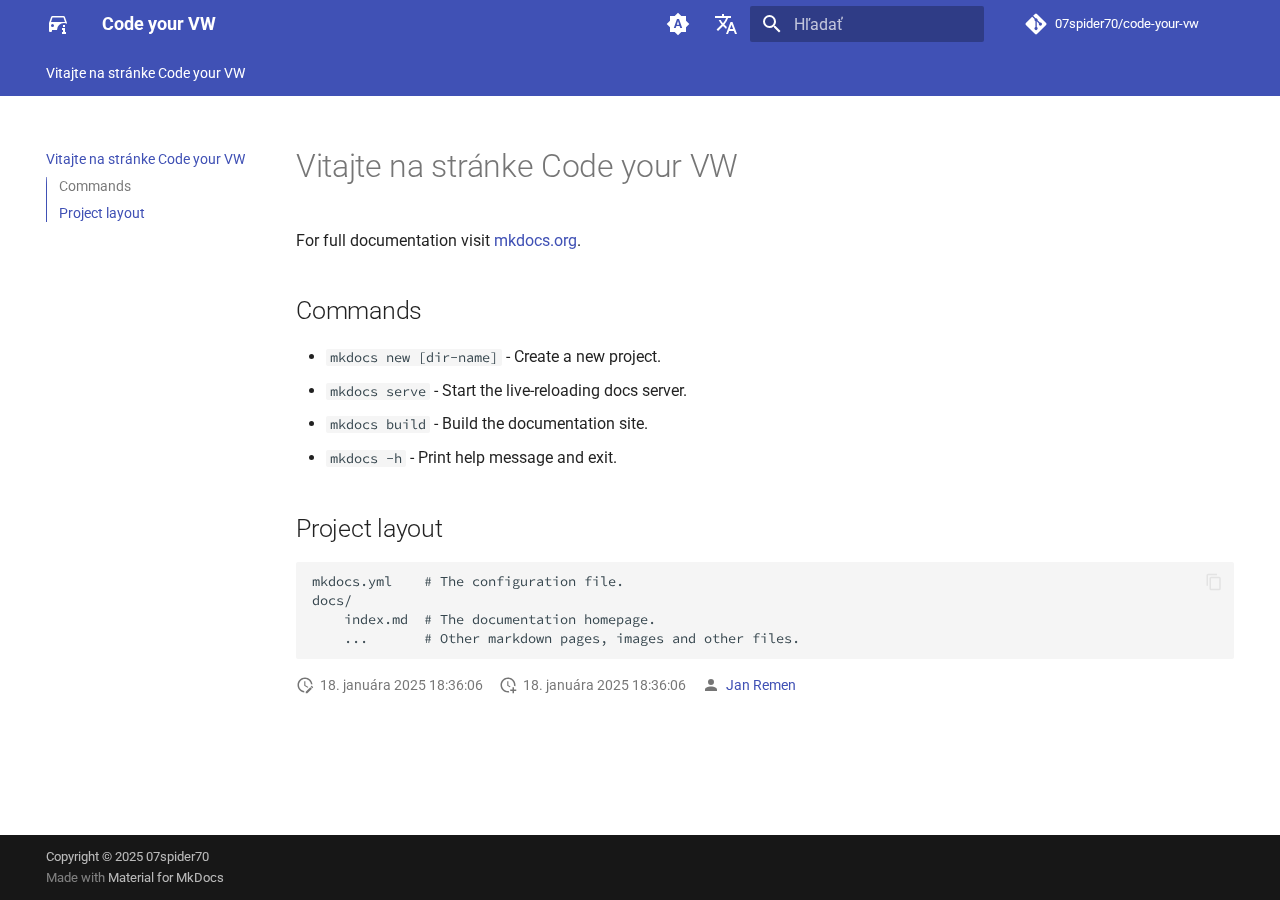
==== sk/index.html @ 98e1bb44 "Deployed 4ce5ed2 with MkDocs version: 1.6.1" ====
<!doctype html>
<html lang="sk" class="no-js">
  <head>
    
      <meta charset="utf-8">
      <meta name="viewport" content="width=device-width,initial-scale=1">
      
        <meta name="description" content="Code your VW is a collection of code snippets for Volkswagen cars.">
      
      
        <meta name="author" content="07spider70">
      
      
        <link rel="canonical" href="https://07spider70.github.io/code-your-vw/sk/">
      
      
      
      
      <link rel="icon" href="../assets/images/favicon.png">
      <meta name="generator" content="mkdocs-1.6.1, mkdocs-material-9.5.50">
    
    
      
        <title>Vitajte na stránke Code your VW - Code your VW</title>
      
    
    
      <link rel="stylesheet" href="../assets/stylesheets/main.a40c8224.min.css">
      
        
        <link rel="stylesheet" href="../assets/stylesheets/palette.06af60db.min.css">
      
      


    
    
      
    
    
      
        
        
        
        <link rel="stylesheet" href="../assets/external/fonts.googleapis.com/css.b7066c2d.css">
        <style>:root{--md-text-font:"Roboto";--md-code-font:"Source Code Pro"}</style>
      
    
    
      <link rel="stylesheet" href="../stylesheets/extra.css">
    
    <script>__md_scope=new URL("..",location),__md_hash=e=>[...e].reduce(((e,_)=>(e<<5)-e+_.charCodeAt(0)),0),__md_get=(e,_=localStorage,t=__md_scope)=>JSON.parse(_.getItem(t.pathname+"."+e)),__md_set=(e,_,t=localStorage,a=__md_scope)=>{try{t.setItem(a.pathname+"."+e,JSON.stringify(_))}catch(e){}}</script>
    
      

    
    
    
  </head>
  
  
    
    
      
    
    
    
    
    <body dir="ltr" data-md-color-scheme="default" data-md-color-primary="indigo" data-md-color-accent="indigo">
  
    
    <input class="md-toggle" data-md-toggle="drawer" type="checkbox" id="__drawer" autocomplete="off">
    <input class="md-toggle" data-md-toggle="search" type="checkbox" id="__search" autocomplete="off">
    <label class="md-overlay" for="__drawer"></label>
    <div data-md-component="skip">
      
        
        <a href="#vitajte-na-stranke-code-your-vw" class="md-skip">
          Preskočiť na obsah
        </a>
      
    </div>
    <div data-md-component="announce">
      
    </div>
    
    
      

<header class="md-header" data-md-component="header">
  <nav class="md-header__inner md-grid" aria-label="Hlavička">
    <a href="./" title="Code your VW" class="md-header__button md-logo" aria-label="Code your VW" data-md-component="logo">
      
  
  <svg xmlns="http://www.w3.org/2000/svg" viewBox="0 0 24 24"><path d="M19 15h-2v-2h2m1 7v2h-4v-2h1v-2h-1v-2h3v4m-.08-15a1.5 1.5 0 0 0-1.42-1h-11a1.5 1.5 0 0 0-1.42 1L3 11v8a1 1 0 0 0 1 1h1a1 1 0 0 0 1-1v-1h5a7 7 0 0 1 7-7 6.84 6.84 0 0 1 3 .68V11M6.5 15A1.5 1.5 0 1 1 8 13.5 1.5 1.5 0 0 1 6.5 15M5 10l1.5-4.5h11L19 10Z"/></svg>

    </a>
    <label class="md-header__button md-icon" for="__drawer">
      
      <svg xmlns="http://www.w3.org/2000/svg" viewBox="0 0 24 24"><path d="M3 6h18v2H3zm0 5h18v2H3zm0 5h18v2H3z"/></svg>
    </label>
    <div class="md-header__title" data-md-component="header-title">
      <div class="md-header__ellipsis">
        <div class="md-header__topic">
          <span class="md-ellipsis">
            Code your VW
          </span>
        </div>
        <div class="md-header__topic" data-md-component="header-topic">
          <span class="md-ellipsis">
            
              Vitajte na stránke Code your VW
            
          </span>
        </div>
      </div>
    </div>
    
      
        <form class="md-header__option" data-md-component="palette">
  
    
    
    
    <input class="md-option" data-md-color-media="(prefers-color-scheme)" data-md-color-scheme="default" data-md-color-primary="indigo" data-md-color-accent="indigo"  aria-label="Switch to light mode"  type="radio" name="__palette" id="__palette_0">
    
      <label class="md-header__button md-icon" title="Switch to light mode" for="__palette_1" hidden>
        <svg xmlns="http://www.w3.org/2000/svg" viewBox="0 0 24 24"><path d="m14.3 16-.7-2h-3.2l-.7 2H7.8L11 7h2l3.2 9zM20 8.69V4h-4.69L12 .69 8.69 4H4v4.69L.69 12 4 15.31V20h4.69L12 23.31 15.31 20H20v-4.69L23.31 12zm-9.15 3.96h2.3L12 9z"/></svg>
      </label>
    
  
    
    
    
    <input class="md-option" data-md-color-media="(prefers-color-scheme: light)" data-md-color-scheme="default" data-md-color-primary="indigo" data-md-color-accent="indigo"  aria-label="Switch to dark mode"  type="radio" name="__palette" id="__palette_1">
    
      <label class="md-header__button md-icon" title="Switch to dark mode" for="__palette_2" hidden>
        <svg xmlns="http://www.w3.org/2000/svg" viewBox="0 0 24 24"><path d="M12 2a7 7 0 0 0-7 7c0 2.38 1.19 4.47 3 5.74V17a1 1 0 0 0 1 1h6a1 1 0 0 0 1-1v-2.26c1.81-1.27 3-3.36 3-5.74a7 7 0 0 0-7-7M9 21a1 1 0 0 0 1 1h4a1 1 0 0 0 1-1v-1H9z"/></svg>
      </label>
    
  
    
    
    
    <input class="md-option" data-md-color-media="(prefers-color-scheme: dark)" data-md-color-scheme="slate" data-md-color-primary="indigo" data-md-color-accent="indigo"  aria-label="Switch to system preference"  type="radio" name="__palette" id="__palette_2">
    
      <label class="md-header__button md-icon" title="Switch to system preference" for="__palette_0" hidden>
        <svg xmlns="http://www.w3.org/2000/svg" viewBox="0 0 24 24"><path d="M12 2a7 7 0 0 1 7 7c0 2.38-1.19 4.47-3 5.74V17a1 1 0 0 1-1 1H9a1 1 0 0 1-1-1v-2.26C6.19 13.47 5 11.38 5 9a7 7 0 0 1 7-7M9 21v-1h6v1a1 1 0 0 1-1 1h-4a1 1 0 0 1-1-1m3-17a5 5 0 0 0-5 5c0 2.05 1.23 3.81 3 4.58V16h4v-2.42c1.77-.77 3-2.53 3-4.58a5 5 0 0 0-5-5"/></svg>
      </label>
    
  
</form>
      
    
    
      <script>var palette=__md_get("__palette");if(palette&&palette.color){if("(prefers-color-scheme)"===palette.color.media){var media=matchMedia("(prefers-color-scheme: light)"),input=document.querySelector(media.matches?"[data-md-color-media='(prefers-color-scheme: light)']":"[data-md-color-media='(prefers-color-scheme: dark)']");palette.color.media=input.getAttribute("data-md-color-media"),palette.color.scheme=input.getAttribute("data-md-color-scheme"),palette.color.primary=input.getAttribute("data-md-color-primary"),palette.color.accent=input.getAttribute("data-md-color-accent")}for(var[key,value]of Object.entries(palette.color))document.body.setAttribute("data-md-color-"+key,value)}</script>
    
    
      <div class="md-header__option">
  <div class="md-select">
    
    <button class="md-header__button md-icon" aria-label="Vyberte jazyk">
      <svg xmlns="http://www.w3.org/2000/svg" viewBox="0 0 24 24"><path d="m12.87 15.07-2.54-2.51.03-.03A17.5 17.5 0 0 0 14.07 6H17V4h-7V2H8v2H1v2h11.17C11.5 7.92 10.44 9.75 9 11.35 8.07 10.32 7.3 9.19 6.69 8h-2c.73 1.63 1.73 3.17 2.98 4.56l-5.09 5.02L4 19l5-5 3.11 3.11zM18.5 10h-2L12 22h2l1.12-3h4.75L21 22h2zm-2.62 7 1.62-4.33L19.12 17z"/></svg>
    </button>
    <div class="md-select__inner">
      <ul class="md-select__list">
        
          <li class="md-select__item">
            <a href="/code-your-vw/" hreflang="en" class="md-select__link">
              English
            </a>
          </li>
        
          <li class="md-select__item">
            <a href="/code-your-vw/sk/" hreflang="sk" class="md-select__link">
              Slovenský
            </a>
          </li>
        
      </ul>
    </div>
  </div>
</div>
    
    
      <label class="md-header__button md-icon" for="__search">
        
        <svg xmlns="http://www.w3.org/2000/svg" viewBox="0 0 24 24"><path d="M9.5 3A6.5 6.5 0 0 1 16 9.5c0 1.61-.59 3.09-1.56 4.23l.27.27h.79l5 5-1.5 1.5-5-5v-.79l-.27-.27A6.52 6.52 0 0 1 9.5 16 6.5 6.5 0 0 1 3 9.5 6.5 6.5 0 0 1 9.5 3m0 2C7 5 5 7 5 9.5S7 14 9.5 14 14 12 14 9.5 12 5 9.5 5"/></svg>
      </label>
      <div class="md-search" data-md-component="search" role="dialog">
  <label class="md-search__overlay" for="__search"></label>
  <div class="md-search__inner" role="search">
    <form class="md-search__form" name="search">
      <input type="text" class="md-search__input" name="query" aria-label="Hľadať" placeholder="Hľadať" autocapitalize="off" autocorrect="off" autocomplete="off" spellcheck="false" data-md-component="search-query" required>
      <label class="md-search__icon md-icon" for="__search">
        
        <svg xmlns="http://www.w3.org/2000/svg" viewBox="0 0 24 24"><path d="M9.5 3A6.5 6.5 0 0 1 16 9.5c0 1.61-.59 3.09-1.56 4.23l.27.27h.79l5 5-1.5 1.5-5-5v-.79l-.27-.27A6.52 6.52 0 0 1 9.5 16 6.5 6.5 0 0 1 3 9.5 6.5 6.5 0 0 1 9.5 3m0 2C7 5 5 7 5 9.5S7 14 9.5 14 14 12 14 9.5 12 5 9.5 5"/></svg>
        
        <svg xmlns="http://www.w3.org/2000/svg" viewBox="0 0 24 24"><path d="M20 11v2H8l5.5 5.5-1.42 1.42L4.16 12l7.92-7.92L13.5 5.5 8 11z"/></svg>
      </label>
      <nav class="md-search__options" aria-label="Vyhľadávanie">
        
          <a href="javascript:void(0)" class="md-search__icon md-icon" title="Zdieľaj" aria-label="Zdieľaj" data-clipboard data-clipboard-text="" data-md-component="search-share" tabindex="-1">
            
            <svg xmlns="http://www.w3.org/2000/svg" viewBox="0 0 24 24"><path d="M18 16.08c-.76 0-1.44.3-1.96.77L8.91 12.7c.05-.23.09-.46.09-.7s-.04-.47-.09-.7l7.05-4.11c.54.5 1.25.81 2.04.81a3 3 0 0 0 3-3 3 3 0 0 0-3-3 3 3 0 0 0-3 3c0 .24.04.47.09.7L8.04 9.81C7.5 9.31 6.79 9 6 9a3 3 0 0 0-3 3 3 3 0 0 0 3 3c.79 0 1.5-.31 2.04-.81l7.12 4.15c-.05.21-.08.43-.08.66 0 1.61 1.31 2.91 2.92 2.91s2.92-1.3 2.92-2.91A2.92 2.92 0 0 0 18 16.08"/></svg>
          </a>
        
        <button type="reset" class="md-search__icon md-icon" title="Vyčistiť" aria-label="Vyčistiť" tabindex="-1">
          
          <svg xmlns="http://www.w3.org/2000/svg" viewBox="0 0 24 24"><path d="M19 6.41 17.59 5 12 10.59 6.41 5 5 6.41 10.59 12 5 17.59 6.41 19 12 13.41 17.59 19 19 17.59 13.41 12z"/></svg>
        </button>
      </nav>
      
        <div class="md-search__suggest" data-md-component="search-suggest"></div>
      
    </form>
    <div class="md-search__output">
      <div class="md-search__scrollwrap" tabindex="0" data-md-scrollfix>
        <div class="md-search-result" data-md-component="search-result">
          <div class="md-search-result__meta">
            Spúšťam hľadanie
          </div>
          <ol class="md-search-result__list" role="presentation"></ol>
        </div>
      </div>
    </div>
  </div>
</div>
    
    
      <div class="md-header__source">
        <a href="https://github.com/07spider70/code-your-vw" title="Zobraziť repozitár" class="md-source" data-md-component="source">
  <div class="md-source__icon md-icon">
    
    <svg xmlns="http://www.w3.org/2000/svg" viewBox="0 0 448 512"><!--! Font Awesome Free 6.7.2 by @fontawesome - https://fontawesome.com License - https://fontawesome.com/license/free (Icons: CC BY 4.0, Fonts: SIL OFL 1.1, Code: MIT License) Copyright 2024 Fonticons, Inc.--><path d="M439.55 236.05 244 40.45a28.87 28.87 0 0 0-40.81 0l-40.66 40.63 51.52 51.52c27.06-9.14 52.68 16.77 43.39 43.68l49.66 49.66c34.23-11.8 61.18 31 35.47 56.69-26.49 26.49-70.21-2.87-56-37.34L240.22 199v121.85c25.3 12.54 22.26 41.85 9.08 55a34.34 34.34 0 0 1-48.55 0c-17.57-17.6-11.07-46.91 11.25-56v-123c-20.8-8.51-24.6-30.74-18.64-45L142.57 101 8.45 235.14a28.86 28.86 0 0 0 0 40.81l195.61 195.6a28.86 28.86 0 0 0 40.8 0l194.69-194.69a28.86 28.86 0 0 0 0-40.81"/></svg>
  </div>
  <div class="md-source__repository">
    07spider70/code-your-vw
  </div>
</a>
      </div>
    
  </nav>
  
</header>
    
    <div class="md-container" data-md-component="container">
      
      
        
          
            
<nav class="md-tabs" aria-label="Karty" data-md-component="tabs">
  <div class="md-grid">
    <ul class="md-tabs__list">
      
        
  
  
    
  
  
    <li class="md-tabs__item md-tabs__item--active">
      <a href="./" class="md-tabs__link">
        
  
    
  
  Vitajte na stránke Code your VW

      </a>
    </li>
  

      
    </ul>
  </div>
</nav>
          
        
      
      <main class="md-main" data-md-component="main">
        <div class="md-main__inner md-grid">
          
            
              
              <div class="md-sidebar md-sidebar--primary" data-md-component="sidebar" data-md-type="navigation" >
                <div class="md-sidebar__scrollwrap">
                  <div class="md-sidebar__inner">
                    


  


  

<nav class="md-nav md-nav--primary md-nav--lifted md-nav--integrated" aria-label="Navigácia" data-md-level="0">
  <label class="md-nav__title" for="__drawer">
    <a href="./" title="Code your VW" class="md-nav__button md-logo" aria-label="Code your VW" data-md-component="logo">
      
  
  <svg xmlns="http://www.w3.org/2000/svg" viewBox="0 0 24 24"><path d="M19 15h-2v-2h2m1 7v2h-4v-2h1v-2h-1v-2h3v4m-.08-15a1.5 1.5 0 0 0-1.42-1h-11a1.5 1.5 0 0 0-1.42 1L3 11v8a1 1 0 0 0 1 1h1a1 1 0 0 0 1-1v-1h5a7 7 0 0 1 7-7 6.84 6.84 0 0 1 3 .68V11M6.5 15A1.5 1.5 0 1 1 8 13.5 1.5 1.5 0 0 1 6.5 15M5 10l1.5-4.5h11L19 10Z"/></svg>

    </a>
    Code your VW
  </label>
  
    <div class="md-nav__source">
      <a href="https://github.com/07spider70/code-your-vw" title="Zobraziť repozitár" class="md-source" data-md-component="source">
  <div class="md-source__icon md-icon">
    
    <svg xmlns="http://www.w3.org/2000/svg" viewBox="0 0 448 512"><!--! Font Awesome Free 6.7.2 by @fontawesome - https://fontawesome.com License - https://fontawesome.com/license/free (Icons: CC BY 4.0, Fonts: SIL OFL 1.1, Code: MIT License) Copyright 2024 Fonticons, Inc.--><path d="M439.55 236.05 244 40.45a28.87 28.87 0 0 0-40.81 0l-40.66 40.63 51.52 51.52c27.06-9.14 52.68 16.77 43.39 43.68l49.66 49.66c34.23-11.8 61.18 31 35.47 56.69-26.49 26.49-70.21-2.87-56-37.34L240.22 199v121.85c25.3 12.54 22.26 41.85 9.08 55a34.34 34.34 0 0 1-48.55 0c-17.57-17.6-11.07-46.91 11.25-56v-123c-20.8-8.51-24.6-30.74-18.64-45L142.57 101 8.45 235.14a28.86 28.86 0 0 0 0 40.81l195.61 195.6a28.86 28.86 0 0 0 40.8 0l194.69-194.69a28.86 28.86 0 0 0 0-40.81"/></svg>
  </div>
  <div class="md-source__repository">
    07spider70/code-your-vw
  </div>
</a>
    </div>
  
  <ul class="md-nav__list" data-md-scrollfix>
    
      
      
  
  
    
  
  
  
    <li class="md-nav__item md-nav__item--active">
      
      <input class="md-nav__toggle md-toggle" type="checkbox" id="__toc">
      
      
        
      
      
        <label class="md-nav__link md-nav__link--active" for="__toc">
          
  
  <span class="md-ellipsis">
    Vitajte na stránke Code your VW
  </span>
  

          <span class="md-nav__icon md-icon"></span>
        </label>
      
      <a href="./" class="md-nav__link md-nav__link--active">
        
  
  <span class="md-ellipsis">
    Vitajte na stránke Code your VW
  </span>
  

      </a>
      
        

<nav class="md-nav md-nav--secondary" aria-label="Obsah">
  
  
  
    
  
  
    <label class="md-nav__title" for="__toc">
      <span class="md-nav__icon md-icon"></span>
      Obsah
    </label>
    <ul class="md-nav__list" data-md-component="toc" data-md-scrollfix>
      
        <li class="md-nav__item">
  <a href="#commands" class="md-nav__link">
    <span class="md-ellipsis">
      Commands
    </span>
  </a>
  
</li>
      
        <li class="md-nav__item">
  <a href="#project-layout" class="md-nav__link">
    <span class="md-ellipsis">
      Project layout
    </span>
  </a>
  
</li>
      
    </ul>
  
</nav>
      
    </li>
  

    
  </ul>
</nav>
                  </div>
                </div>
              </div>
            
            
          
          
            <div class="md-content" data-md-component="content">
              <article class="md-content__inner md-typeset">
                
                  

  
  


<h1 id="vitajte-na-stranke-code-your-vw">Vitajte na stránke Code your VW<a class="headerlink" href="#vitajte-na-stranke-code-your-vw" title="Permanent link">&para;</a></h1>
<p>For full documentation visit <a href="https://www.mkdocs.org">mkdocs.org</a>.</p>
<h2 id="commands">Commands<a class="headerlink" href="#commands" title="Permanent link">&para;</a></h2>
<ul>
<li><code>mkdocs new [dir-name]</code> - Create a new project.</li>
<li><code>mkdocs serve</code> - Start the live-reloading docs server.</li>
<li><code>mkdocs build</code> - Build the documentation site.</li>
<li><code>mkdocs -h</code> - Print help message and exit.</li>
</ul>
<h2 id="project-layout">Project layout<a class="headerlink" href="#project-layout" title="Permanent link">&para;</a></h2>
<div class="highlight"><pre><span></span><code>mkdocs.yml    # The configuration file.
docs/
    index.md  # The documentation homepage.
    ...       # Other markdown pages, images and other files.
</code></pre></div>







  
    
  
  
    
  


  <aside class="md-source-file">
    
      
  <span class="md-source-file__fact">
    <span class="md-icon" title="Posledná aktualizácia">
      <svg xmlns="http://www.w3.org/2000/svg" viewBox="0 0 24 24"><path d="M21 13.1c-.1 0-.3.1-.4.2l-1 1 2.1 2.1 1-1c.2-.2.2-.6 0-.8l-1.3-1.3c-.1-.1-.2-.2-.4-.2m-1.9 1.8-6.1 6V23h2.1l6.1-6.1zM12.5 7v5.2l4 2.4-1 1L11 13V7zM11 21.9c-5.1-.5-9-4.8-9-9.9C2 6.5 6.5 2 12 2c5.3 0 9.6 4.1 10 9.3-.3-.1-.6-.2-1-.2s-.7.1-1 .2C19.6 7.2 16.2 4 12 4c-4.4 0-8 3.6-8 8 0 4.1 3.1 7.5 7.1 7.9l-.1.2z"/></svg>
    </span>
    <span class="git-revision-date-localized-plugin git-revision-date-localized-plugin-datetime">18. januára 2025 18:36:06</span>
  </span>

    
    
      
  <span class="md-source-file__fact">
    <span class="md-icon" title="Vytvorené">
      <svg xmlns="http://www.w3.org/2000/svg" viewBox="0 0 24 24"><path d="M14.47 15.08 11 13V7h1.5v5.25l3.08 1.83c-.41.28-.79.62-1.11 1m-1.39 4.84c-.36.05-.71.08-1.08.08-4.42 0-8-3.58-8-8s3.58-8 8-8 8 3.58 8 8c0 .37-.03.72-.08 1.08.69.1 1.33.32 1.92.64.1-.56.16-1.13.16-1.72 0-5.5-4.5-10-10-10S2 6.5 2 12s4.47 10 10 10c.59 0 1.16-.06 1.72-.16-.32-.59-.54-1.23-.64-1.92M18 15v3h-3v2h3v3h2v-3h3v-2h-3v-3z"/></svg>
    </span>
    <span class="git-revision-date-localized-plugin git-revision-date-localized-plugin-datetime">18. januára 2025 18:36:06</span>
  </span>

    
    
      
  
  <span class="md-source-file__fact">
    <span class="md-icon" title="Prispievatelia">
      
        <svg xmlns="http://www.w3.org/2000/svg" viewBox="0 0 24 24"><path d="M12 4a4 4 0 0 1 4 4 4 4 0 0 1-4 4 4 4 0 0 1-4-4 4 4 0 0 1 4-4m0 10c4.42 0 8 1.79 8 4v2H4v-2c0-2.21 3.58-4 8-4"/></svg>
      
    </span>
    <nav>
      
        <a href="mailto:remen@emtest.sk">Jan Remen</a>
    </nav>
  </span>

    
    
  </aside>





                
              </article>
            </div>
          
          
  <script>var tabs=__md_get("__tabs");if(Array.isArray(tabs))e:for(var set of document.querySelectorAll(".tabbed-set")){var labels=set.querySelector(".tabbed-labels");for(var tab of tabs)for(var label of labels.getElementsByTagName("label"))if(label.innerText.trim()===tab){var input=document.getElementById(label.htmlFor);input.checked=!0;continue e}}</script>

<script>var target=document.getElementById(location.hash.slice(1));target&&target.name&&(target.checked=target.name.startsWith("__tabbed_"))</script>
        </div>
        
          <button type="button" class="md-top md-icon" data-md-component="top" hidden>
  
  <svg xmlns="http://www.w3.org/2000/svg" viewBox="0 0 24 24"><path d="M13 20h-2V8l-5.5 5.5-1.42-1.42L12 4.16l7.92 7.92-1.42 1.42L13 8z"/></svg>
  Na začiatok
</button>
        
      </main>
      
        <footer class="md-footer">
  
    
  
  <div class="md-footer-meta md-typeset">
    <div class="md-footer-meta__inner md-grid">
      <div class="md-copyright">
  
    <div class="md-copyright__highlight">
      Copyright &copy; 2025 07spider70
    </div>
  
  
    Made with
    <a href="https://squidfunk.github.io/mkdocs-material/" target="_blank" rel="noopener">
      Material for MkDocs
    </a>
  
</div>
      
    </div>
  </div>
</footer>
      
    </div>
    <div class="md-dialog" data-md-component="dialog">
      <div class="md-dialog__inner md-typeset"></div>
    </div>
    
      <div class="md-progress" data-md-component="progress" role="progressbar"></div>
    
    
    <script id="__config" type="application/json">{"base": "..", "features": ["navigation.tabs", "navigation.sections", "navigation.path", "navigation.expand", "navigation.footer", "navigation.indexes", "navigation.instant", "navigation.instant.progress", "navigation.tracking", "navigation.top", "search.suggest", "search.highlight", "content.tabs.link", "content.code.annotate", "content.code.copy", "content.tooltips", "toc.integrate", "search.share", "announce.dismiss"], "search": "../assets/javascripts/workers/search.f8cc74c7.min.js", "translations": {"clipboard.copied": "Skop\u00edrovan\u00e9 do schr\u00e1nky", "clipboard.copy": "Kop\u00edrova\u0165 do schr\u00e1nky", "search.result.more.one": "1 \u010fal\u0161\u00ed na tejto str\u00e1nke", "search.result.more.other": "# \u010fal\u0161\u00edch na tejto str\u00e1nke", "search.result.none": "\u017diadne vyhovuj\u00face dokumenty", "search.result.one": "Vyhovuj\u00faci dokument: 1", "search.result.other": "Vyhovuj\u00face dokumenty: #", "search.result.placeholder": "Pre vyh\u013ead\u00e1vanie za\u010dni p\u00edsa\u0165", "search.result.term.missing": "Ch\u00fdbaj\u00faci", "select.version": "Vyberte verziu"}}</script>
    
    
      <script src="../assets/javascripts/bundle.60a45f97.min.js"></script>
      
    
  </body>
</html>
---- assets/stylesheets/main.a40c8224.min.css ----
@charset "UTF-8";html{-webkit-text-size-adjust:none;-moz-text-size-adjust:none;text-size-adjust:none;box-sizing:border-box}*,:after,:before{box-sizing:inherit}@media (prefers-reduced-motion){*,:after,:before{transition:none!important}}body{margin:0}a,button,input,label{-webkit-tap-highlight-color:transparent}a{color:inherit;text-decoration:none}hr{border:0;box-sizing:initial;display:block;height:.05rem;overflow:visible;padding:0}small{font-size:80%}sub,sup{line-height:1em}img{border-style:none}table{border-collapse:initial;border-spacing:0}td,th{font-weight:400;vertical-align:top}button{background:#0000;border:0;font-family:inherit;font-size:inherit;margin:0;padding:0}input{border:0;outline:none}:root{--md-primary-fg-color:#4051b5;--md-primary-fg-color--light:#5d6cc0;--md-primary-fg-color--dark:#303fa1;--md-primary-bg-color:#fff;--md-primary-bg-color--light:#ffffffb3;--md-accent-fg-color:#526cfe;--md-accent-fg-color--transparent:#526cfe1a;--md-accent-bg-color:#fff;--md-accent-bg-color--light:#ffffffb3}[data-md-color-scheme=default]{color-scheme:light}[data-md-color-scheme=default] img[src$="#gh-dark-mode-only"],[data-md-color-scheme=default] img[src$="#only-dark"]{display:none}:root,[data-md-color-scheme=default]{--md-hue:225deg;--md-default-fg-color:#000000de;--md-default-fg-color--light:#0000008a;--md-default-fg-color--lighter:#00000052;--md-default-fg-color--lightest:#00000012;--md-default-bg-color:#fff;--md-default-bg-color--light:#ffffffb3;--md-default-bg-color--lighter:#ffffff4d;--md-default-bg-color--lightest:#ffffff1f;--md-code-fg-color:#36464e;--md-code-bg-color:#f5f5f5;--md-code-hl-color:#4287ff;--md-code-hl-color--light:#4287ff1a;--md-code-hl-number-color:#d52a2a;--md-code-hl-special-color:#db1457;--md-code-hl-function-color:#a846b9;--md-code-hl-constant-color:#6e59d9;--md-code-hl-keyword-color:#3f6ec6;--md-code-hl-string-color:#1c7d4d;--md-code-hl-name-color:var(--md-code-fg-color);--md-code-hl-operator-color:var(--md-default-fg-color--light);--md-code-hl-punctuation-color:var(--md-default-fg-color--light);--md-code-hl-comment-color:var(--md-default-fg-color--light);--md-code-hl-generic-color:var(--md-default-fg-color--light);--md-code-hl-variable-color:var(--md-default-fg-color--light);--md-typeset-color:var(--md-default-fg-color);--md-typeset-a-color:var(--md-primary-fg-color);--md-typeset-del-color:#f5503d26;--md-typeset-ins-color:#0bd57026;--md-typeset-kbd-color:#fafafa;--md-typeset-kbd-accent-color:#fff;--md-typeset-kbd-border-color:#b8b8b8;--md-typeset-mark-color:#ffff0080;--md-typeset-table-color:#0000001f;--md-typeset-table-color--light:rgba(0,0,0,.035);--md-admonition-fg-color:var(--md-default-fg-color);--md-admonition-bg-color:var(--md-default-bg-color);--md-warning-fg-color:#000000de;--md-warning-bg-color:#ff9;--md-footer-fg-color:#fff;--md-footer-fg-color--light:#ffffffb3;--md-footer-fg-color--lighter:#ffffff73;--md-footer-bg-color:#000000de;--md-footer-bg-color--dark:#00000052;--md-shadow-z1:0 0.2rem 0.5rem #0000000d,0 0 0.05rem #0000001a;--md-shadow-z2:0 0.2rem 0.5rem #0000001a,0 0 0.05rem #00000040;--md-shadow-z3:0 0.2rem 0.5rem #0003,0 0 0.05rem #00000059}.md-icon svg{fill:currentcolor;display:block;height:1.2rem;width:1.2rem}body{-webkit-font-smoothing:antialiased;-moz-osx-font-smoothing:grayscale;--md-text-font-family:var(--md-text-font,_),-apple-system,BlinkMacSystemFont,Helvetica,Arial,sans-serif;--md-code-font-family:var(--md-code-font,_),SFMono-Regular,Consolas,Menlo,monospace}aside,body,input{font-feature-settings:"kern","liga";color:var(--md-typeset-color);font-family:var(--md-text-font-family)}code,kbd,pre{font-feature-settings:"kern";font-family:var(--md-code-font-family)}:root{--md-typeset-table-sort-icon:url('data:image/svg+xml;charset=utf-8,<svg xmlns="http://www.w3.org/2000/svg" viewBox="0 0 24 24"><path d="m18 21-4-4h3V7h-3l4-4 4 4h-3v10h3M2 19v-2h10v2M2 13v-2h7v2M2 7V5h4v2z"/></svg>');--md-typeset-table-sort-icon--asc:url('data:image/svg+xml;charset=utf-8,<svg xmlns="http://www.w3.org/2000/svg" viewBox="0 0 24 24"><path d="M19 17h3l-4 4-4-4h3V3h2M2 17h10v2H2M6 5v2H2V5m0 6h7v2H2z"/></svg>');--md-typeset-table-sort-icon--desc:url('data:image/svg+xml;charset=utf-8,<svg xmlns="http://www.w3.org/2000/svg" viewBox="0 0 24 24"><path d="M19 7h3l-4-4-4 4h3v14h2M2 17h10v2H2M6 5v2H2V5m0 6h7v2H2z"/></svg>')}.md-typeset{-webkit-print-color-adjust:exact;color-adjust:exact;font-size:.8rem;line-height:1.6}@media print{.md-typeset{font-size:.68rem}}.md-typeset blockquote,.md-typeset dl,.md-typeset figure,.md-typeset ol,.md-typeset pre,.md-typeset ul{margin-bottom:1em;margin-top:1em}.md-typeset h1{color:var(--md-default-fg-color--light);font-size:2em;line-height:1.3;margin:0 0 1.25em}.md-typeset h1,.md-typeset h2{font-weight:300;letter-spacing:-.01em}.md-typeset h2{font-size:1.5625em;line-height:1.4;margin:1.6em 0 .64em}.md-typeset h3{font-size:1.25em;font-weight:400;letter-spacing:-.01em;line-height:1.5;margin:1.6em 0 .8em}.md-typeset h2+h3{margin-top:.8em}.md-typeset h4{font-weight:700;letter-spacing:-.01em;margin:1em 0}.md-typeset h5,.md-typeset h6{color:var(--md-default-fg-color--light);font-size:.8em;font-weight:700;letter-spacing:-.01em;margin:1.25em 0}.md-typeset h5{text-transform:uppercase}.md-typeset h5 code{text-transform:none}.md-typeset hr{border-bottom:.05rem solid var(--md-default-fg-color--lightest);display:flow-root;margin:1.5em 0}.md-typeset a{color:var(--md-typeset-a-color);word-break:break-word}.md-typeset a,.md-typeset a:before{transition:color 125ms}.md-typeset a:focus,.md-typeset a:hover{color:var(--md-accent-fg-color)}.md-typeset a:focus code,.md-typeset a:hover code{background-color:var(--md-accent-fg-color--transparent)}.md-typeset a code{color:currentcolor;transition:background-color 125ms}.md-typeset a.focus-visible{outline-color:var(--md-accent-fg-color);outline-offset:.2rem}.md-typeset code,.md-typeset kbd,.md-typeset pre{color:var(--md-code-fg-color);direction:ltr;font-variant-ligatures:none}@media print{.md-typeset code,.md-typeset kbd,.md-typeset pre{white-space:pre-wrap}}.md-typeset code{background-color:var(--md-code-bg-color);border-radius:.1rem;-webkit-box-decoration-break:clone;box-decoration-break:clone;font-size:.85em;padding:0 .2941176471em;word-break:break-word}.md-typeset code:not(.focus-visible){-webkit-tap-highlight-color:transparent;outline:none}.md-typeset pre{display:flow-root;line-height:1.4;position:relative}.md-typeset pre>code{-webkit-box-decoration-break:slice;box-decoration-break:slice;box-shadow:none;display:block;margin:0;outline-color:var(--md-accent-fg-color);overflow:auto;padding:.7720588235em 1.1764705882em;scrollbar-color:var(--md-default-fg-color--lighter) #0000;scrollbar-width:thin;touch-action:auto;word-break:normal}.md-typeset pre>code:hover{scrollbar-color:var(--md-accent-fg-color) #0000}.md-typeset pre>code::-webkit-scrollbar{height:.2rem;width:.2rem}.md-typeset pre>code::-webkit-scrollbar-thumb{background-color:var(--md-default-fg-color--lighter)}.md-typeset pre>code::-webkit-scrollbar-thumb:hover{background-color:var(--md-accent-fg-color)}.md-typeset kbd{background-color:var(--md-typeset-kbd-color);border-radius:.1rem;box-shadow:0 .1rem 0 .05rem var(--md-typeset-kbd-border-color),0 .1rem 0 var(--md-typeset-kbd-border-color),0 -.1rem .2rem var(--md-typeset-kbd-accent-color) inset;color:var(--md-default-fg-color);display:inline-block;font-size:.75em;padding:0 .6666666667em;vertical-align:text-top;word-break:break-word}.md-typeset mark{background-color:var(--md-typeset-mark-color);-webkit-box-decoration-break:clone;box-decoration-break:clone;color:inherit;word-break:break-word}.md-typeset abbr{border-bottom:.05rem dotted var(--md-default-fg-color--light);cursor:help;text-decoration:none}.md-typeset small{opacity:.75}[dir=ltr] .md-typeset sub,[dir=ltr] .md-typeset sup{margin-left:.078125em}[dir=rtl] .md-typeset sub,[dir=rtl] .md-typeset sup{margin-right:.078125em}[dir=ltr] .md-typeset blockquote{padding-left:.6rem}[dir=rtl] .md-typeset blockquote{padding-right:.6rem}[dir=ltr] .md-typeset blockquote{border-left:.2rem solid var(--md-default-fg-color--lighter)}[dir=rtl] .md-typeset blockquote{border-right:.2rem solid var(--md-default-fg-color--lighter)}.md-typeset blockquote{color:var(--md-default-fg-color--light);margin-left:0;margin-right:0}.md-typeset ul{list-style-type:disc}.md-typeset ul[type]{list-style-type:revert-layer}[dir=ltr] .md-typeset ol,[dir=ltr] .md-typeset ul{margin-left:.625em}[dir=rtl] .md-typeset ol,[dir=rtl] .md-typeset ul{margin-right:.625em}.md-typeset ol,.md-typeset ul{padding:0}.md-typeset ol:not([hidden]),.md-typeset ul:not([hidden]){display:flow-root}.md-typeset ol ol,.md-typeset ul ol{list-style-type:lower-alpha}.md-typeset ol ol ol,.md-typeset ul ol ol{list-style-type:lower-roman}.md-typeset ol ol ol ol,.md-typeset ul ol ol ol{list-style-type:upper-alpha}.md-typeset ol ol ol ol ol,.md-typeset ul ol ol ol ol{list-style-type:upper-roman}.md-typeset ol[type],.md-typeset ul[type]{list-style-type:revert-layer}[dir=ltr] .md-typeset ol li,[dir=ltr] .md-typeset ul li{margin-left:1.25em}[dir=rtl] .md-typeset ol li,[dir=rtl] .md-typeset ul li{margin-right:1.25em}.md-typeset ol li,.md-typeset ul li{margin-bottom:.5em}.md-typeset ol li blockquote,.md-typeset ol li p,.md-typeset ul li blockquote,.md-typeset ul li p{margin:.5em 0}.md-typeset ol li:last-child,.md-typeset ul li:last-child{margin-bottom:0}[dir=ltr] .md-typeset ol li ol,[dir=ltr] .md-typeset ol li ul,[dir=ltr] .md-typeset ul li ol,[dir=ltr] .md-typeset ul li ul{margin-left:.625em}[dir=rtl] .md-typeset ol li ol,[dir=rtl] .md-typeset ol li ul,[dir=rtl] .md-typeset ul li ol,[dir=rtl] .md-typeset ul li ul{margin-right:.625em}.md-typeset ol li ol,.md-typeset ol li ul,.md-typeset ul li ol,.md-typeset ul li ul{margin-bottom:.5em;margin-top:.5em}[dir=ltr] .md-typeset dd{margin-left:1.875em}[dir=rtl] .md-typeset dd{margin-right:1.875em}.md-typeset dd{margin-bottom:1.5em;margin-top:1em}.md-typeset img,.md-typeset svg,.md-typeset video{height:auto;max-width:100%}.md-typeset img[align=left]{margin:1em 1em 1em 0}.md-typeset img[align=right]{margin:1em 0 1em 1em}.md-typeset img[align]:only-child{margin-top:0}.md-typeset figure{display:flow-root;margin:1em auto;max-width:100%;text-align:center;width:-moz-fit-content;width:fit-content}.md-typeset figure img{display:block;margin:0 auto}.md-typeset figcaption{font-style:italic;margin:1em auto;max-width:24rem}.md-typeset iframe{max-width:100%}.md-typeset table:not([class]){background-color:var(--md-default-bg-color);border:.05rem solid var(--md-typeset-table-color);border-radius:.1rem;display:inline-block;font-size:.64rem;max-width:100%;overflow:auto;touch-action:auto}@media print{.md-typeset table:not([class]){display:table}}.md-typeset table:not([class])+*{margin-top:1.5em}.md-typeset table:not([class]) td>:first-child,.md-typeset table:not([class]) th>:first-child{margin-top:0}.md-typeset table:not([class]) td>:last-child,.md-typeset table:not([class]) th>:last-child{margin-bottom:0}.md-typeset table:not([class]) td:not([align]),.md-typeset table:not([class]) th:not([align]){text-align:left}[dir=rtl] .md-typeset table:not([class]) td:not([align]),[dir=rtl] .md-typeset table:not([class]) th:not([align]){text-align:right}.md-typeset table:not([class]) th{font-weight:700;min-width:5rem;padding:.9375em 1.25em;vertical-align:top}.md-typeset table:not([class]) td{border-top:.05rem solid var(--md-typeset-table-color);padding:.9375em 1.25em;vertical-align:top}.md-typeset table:not([class]) tbody tr{transition:background-color 125ms}.md-typeset table:not([class]) tbody tr:hover{background-color:var(--md-typeset-table-color--light);box-shadow:0 .05rem 0 var(--md-default-bg-color) inset}.md-typeset table:not([class]) a{word-break:normal}.md-typeset table th[role=columnheader]{cursor:pointer}[dir=ltr] .md-typeset table th[role=columnheader]:after{margin-left:.5em}[dir=rtl] .md-typeset table th[role=columnheader]:after{margin-right:.5em}.md-typeset table th[role=columnheader]:after{content:"";display:inline-block;height:1.2em;-webkit-mask-image:var(--md-typeset-table-sort-icon);mask-image:var(--md-typeset-table-sort-icon);-webkit-mask-repeat:no-repeat;mask-repeat:no-repeat;-webkit-mask-size:contain;mask-size:contain;transition:background-color 125ms;vertical-align:text-bottom;width:1.2em}.md-typeset table th[role=columnheader]:hover:after{background-color:var(--md-default-fg-color--lighter)}.md-typeset table th[role=columnheader][aria-sort=ascending]:after{background-color:var(--md-default-fg-color--light);-webkit-mask-image:var(--md-typeset-table-sort-icon--asc);mask-image:var(--md-typeset-table-sort-icon--asc)}.md-typeset table th[role=columnheader][aria-sort=descending]:after{background-color:var(--md-default-fg-color--light);-webkit-mask-image:var(--md-typeset-table-sort-icon--desc);mask-image:var(--md-typeset-table-sort-icon--desc)}.md-typeset__scrollwrap{margin:1em -.8rem;overflow-x:auto;touch-action:auto}.md-typeset__table{display:inline-block;margin-bottom:.5em;padding:0 .8rem}@media print{.md-typeset__table{display:block}}html .md-typeset__table table{display:table;margin:0;overflow:hidden;width:100%}@media screen and (max-width:44.984375em){.md-content__inner>pre{margin:1em -.8rem}.md-content__inner>pre code{border-radius:0}}.md-typeset .md-author{border-radius:100%;display:block;flex-shrink:0;height:1.6rem;overflow:hidden;position:relative;transition:color 125ms,transform 125ms;width:1.6rem}.md-typeset .md-author img{display:block}.md-typeset .md-author--more{background:var(--md-default-fg-color--lightest);color:var(--md-default-fg-color--lighter);font-size:.6rem;font-weight:700;line-height:1.6rem;text-align:center}.md-typeset .md-author--long{height:2.4rem;width:2.4rem}.md-typeset a.md-author{transform:scale(1)}.md-typeset a.md-author img{border-radius:100%;filter:grayscale(100%) opacity(75%);transition:filter 125ms}.md-typeset a.md-author:focus,.md-typeset a.md-author:hover{transform:scale(1.1);z-index:1}.md-typeset a.md-author:focus img,.md-typeset a.md-author:hover img{filter:grayscale(0)}.md-banner{background-color:var(--md-footer-bg-color);color:var(--md-footer-fg-color);overflow:auto}@media print{.md-banner{display:none}}.md-banner--warning{background-color:var(--md-warning-bg-color);color:var(--md-warning-fg-color)}.md-banner__inner{font-size:.7rem;margin:.6rem auto;padding:0 .8rem}[dir=ltr] .md-banner__button{float:right}[dir=rtl] .md-banner__button{float:left}.md-banner__button{color:inherit;cursor:pointer;transition:opacity .25s}.no-js .md-banner__button{display:none}.md-banner__button:hover{opacity:.7}html{font-size:125%;height:100%;overflow-x:hidden}@media screen and (min-width:100em){html{font-size:137.5%}}@media screen and (min-width:125em){html{font-size:150%}}body{background-color:var(--md-default-bg-color);display:flex;flex-direction:column;font-size:.5rem;min-height:100%;position:relative;width:100%}@media print{body{display:block}}@media screen and (max-width:59.984375em){body[data-md-scrolllock]{position:fixed}}.md-grid{margin-left:auto;margin-right:auto;max-width:61rem}.md-container{display:flex;flex-direction:column;flex-grow:1}@media print{.md-container{display:block}}.md-main{flex-grow:1}.md-main__inner{display:flex;height:100%;margin-top:1.5rem}.md-ellipsis{overflow:hidden;text-overflow:ellipsis}.md-toggle{display:none}.md-option{height:0;opacity:0;position:absolute;width:0}.md-option:checked+label:not([hidden]){display:block}.md-option.focus-visible+label{outline-color:var(--md-accent-fg-color);outline-style:auto}.md-skip{background-color:var(--md-default-fg-color);border-radius:.1rem;color:var(--md-default-bg-color);font-size:.64rem;margin:.5rem;opacity:0;outline-color:var(--md-accent-fg-color);padding:.3rem .5rem;position:fixed;transform:translateY(.4rem);z-index:-1}.md-skip:focus{opacity:1;transform:translateY(0);transition:transform .25s cubic-bezier(.4,0,.2,1),opacity 175ms 75ms;z-index:10}@page{margin:25mm}:root{--md-clipboard-icon:url('data:image/svg+xml;charset=utf-8,<svg xmlns="http://www.w3.org/2000/svg" viewBox="0 0 24 24"><path d="M19 21H8V7h11m0-2H8a2 2 0 0 0-2 2v14a2 2 0 0 0 2 2h11a2 2 0 0 0 2-2V7a2 2 0 0 0-2-2m-3-4H4a2 2 0 0 0-2 2v14h2V3h12z"/></svg>')}.md-clipboard{border-radius:.1rem;color:var(--md-default-fg-color--lightest);cursor:pointer;height:1.5em;outline-color:var(--md-accent-fg-color);outline-offset:.1rem;position:absolute;right:.5em;top:.5em;transition:color .25s;width:1.5em;z-index:1}@media print{.md-clipboard{display:none}}.md-clipboard:not(.focus-visible){-webkit-tap-highlight-color:transparent;outline:none}:hover>.md-clipboard{color:var(--md-default-fg-color--light)}.md-clipboard:focus,.md-clipboard:hover{color:var(--md-accent-fg-color)}.md-clipboard:after{background-color:currentcolor;content:"";display:block;height:1.125em;margin:0 auto;-webkit-mask-image:var(--md-clipboard-icon);mask-image:var(--md-clipboard-icon);-webkit-mask-position:center;mask-position:center;-webkit-mask-repeat:no-repeat;mask-repeat:no-repeat;-webkit-mask-size:contain;mask-size:contain;width:1.125em}.md-clipboard--inline{cursor:pointer}.md-clipboard--inline code{transition:color .25s,background-color .25s}.md-clipboard--inline:focus code,.md-clipboard--inline:hover code{background-color:var(--md-accent-fg-color--transparent);color:var(--md-accent-fg-color)}.md-typeset .md-code__content{display:grid}@keyframes consent{0%{opacity:0;transform:translateY(100%)}to{opacity:1;transform:translateY(0)}}@keyframes overlay{0%{opacity:0}to{opacity:1}}.md-consent__overlay{animation:overlay .25s both;-webkit-backdrop-filter:blur(.1rem);backdrop-filter:blur(.1rem);background-color:#0000008a;height:100%;opacity:1;position:fixed;top:0;width:100%;z-index:5}.md-consent__inner{animation:consent .5s cubic-bezier(.1,.7,.1,1) both;background-color:var(--md-default-bg-color);border:0;border-radius:.1rem;bottom:0;box-shadow:0 0 .2rem #0000001a,0 .2rem .4rem #0003;max-height:100%;overflow:auto;padding:0;position:fixed;width:100%;z-index:5}.md-consent__form{padding:.8rem}.md-consent__settings{display:none;margin:1em 0}input:checked+.md-consent__settings{display:block}.md-consent__controls{margin-bottom:.8rem}.md-typeset .md-consent__controls .md-button{display:inline}@media screen and (max-width:44.984375em){.md-typeset .md-consent__controls .md-button{display:block;margin-top:.4rem;text-align:center;width:100%}}.md-consent label{cursor:pointer}.md-content{flex-grow:1;min-width:0}.md-content__inner{margin:0 .8rem 1.2rem;padding-top:.6rem}@media screen and (min-width:76.25em){[dir=ltr] .md-sidebar--primary:not([hidden])~.md-content>.md-content__inner{margin-left:1.2rem}[dir=ltr] .md-sidebar--secondary:not([hidden])~.md-content>.md-content__inner,[dir=rtl] .md-sidebar--primary:not([hidden])~.md-content>.md-content__inner{margin-right:1.2rem}[dir=rtl] .md-sidebar--secondary:not([hidden])~.md-content>.md-content__inner{margin-left:1.2rem}}.md-content__inner:before{content:"";display:block;height:.4rem}.md-content__inner>:last-child{margin-bottom:0}[dir=ltr] .md-content__button{float:right}[dir=rtl] .md-content__button{float:left}[dir=ltr] .md-content__button{margin-left:.4rem}[dir=rtl] .md-content__button{margin-right:.4rem}.md-content__button{margin:.4rem 0;padding:0}@media print{.md-content__button{display:none}}.md-typeset .md-content__button{color:var(--md-default-fg-color--lighter)}.md-content__button svg{display:inline;vertical-align:top}[dir=rtl] .md-content__button svg{transform:scaleX(-1)}[dir=ltr] .md-dialog{right:.8rem}[dir=rtl] .md-dialog{left:.8rem}.md-dialog{background-color:var(--md-default-fg-color);border-radius:.1rem;bottom:.8rem;box-shadow:var(--md-shadow-z3);min-width:11.1rem;opacity:0;padding:.4rem .6rem;pointer-events:none;position:fixed;transform:translateY(100%);transition:transform 0ms .4s,opacity .4s;z-index:4}@media print{.md-dialog{display:none}}.md-dialog--active{opacity:1;pointer-events:auto;transform:translateY(0);transition:transform .4s cubic-bezier(.075,.85,.175,1),opacity .4s}.md-dialog__inner{color:var(--md-default-bg-color);font-size:.7rem}.md-feedback{margin:2em 0 1em;text-align:center}.md-feedback fieldset{border:none;margin:0;padding:0}.md-feedback__title{font-weight:700;margin:1em auto}.md-feedback__inner{position:relative}.md-feedback__list{display:flex;flex-wrap:wrap;place-content:baseline center;position:relative}.md-feedback__list:hover .md-icon:not(:disabled){color:var(--md-default-fg-color--lighter)}:disabled .md-feedback__list{min-height:1.8rem}.md-feedback__icon{color:var(--md-default-fg-color--light);cursor:pointer;flex-shrink:0;margin:0 .1rem;transition:color 125ms}.md-feedback__icon:not(:disabled).md-icon:hover{color:var(--md-accent-fg-color)}.md-feedback__icon:disabled{color:var(--md-default-fg-color--lightest);pointer-events:none}.md-feedback__note{opacity:0;position:relative;transform:translateY(.4rem);transition:transform .4s cubic-bezier(.1,.7,.1,1),opacity .15s}.md-feedback__note>*{margin:0 auto;max-width:16rem}:disabled .md-feedback__note{opacity:1;transform:translateY(0)}@media print{.md-feedback{display:none}}.md-footer{background-color:var(--md-footer-bg-color);color:var(--md-footer-fg-color)}@media print{.md-footer{display:none}}.md-footer__inner{justify-content:space-between;overflow:auto;padding:.2rem}.md-footer__inner:not([hidden]){display:flex}.md-footer__link{align-items:end;display:flex;flex-grow:0.01;margin-bottom:.4rem;margin-top:1rem;max-width:100%;outline-color:var(--md-accent-fg-color);overflow:hidden;transition:opacity .25s}.md-footer__link:focus,.md-footer__link:hover{opacity:.7}[dir=rtl] .md-footer__link svg{transform:scaleX(-1)}@media screen and (max-width:44.984375em){.md-footer__link--prev{flex-shrink:0}.md-footer__link--prev .md-footer__title{display:none}}[dir=ltr] .md-footer__link--next{margin-left:auto}[dir=rtl] .md-footer__link--next{margin-right:auto}.md-footer__link--next{text-align:right}[dir=rtl] .md-footer__link--next{text-align:left}.md-footer__title{flex-grow:1;font-size:.9rem;margin-bottom:.7rem;max-width:calc(100% - 2.4rem);padding:0 1rem;white-space:nowrap}.md-footer__button{margin:.2rem;padding:.4rem}.md-footer__direction{font-size:.64rem;opacity:.7}.md-footer-meta{background-color:var(--md-footer-bg-color--dark)}.md-footer-meta__inner{display:flex;flex-wrap:wrap;justify-content:space-between;padding:.2rem}html .md-footer-meta.md-typeset a{color:var(--md-footer-fg-color--light)}html .md-footer-meta.md-typeset a:focus,html .md-footer-meta.md-typeset a:hover{color:var(--md-footer-fg-color)}.md-copyright{color:var(--md-footer-fg-color--lighter);font-size:.64rem;margin:auto .6rem;padding:.4rem 0;width:100%}@media screen and (min-width:45em){.md-copyright{width:auto}}.md-copyright__highlight{color:var(--md-footer-fg-color--light)}.md-social{display:inline-flex;gap:.2rem;margin:0 .4rem;padding:.2rem 0 .6rem}@media screen and (min-width:45em){.md-social{padding:.6rem 0}}.md-social__link{display:inline-block;height:1.6rem;text-align:center;width:1.6rem}.md-social__link:before{line-height:1.9}.md-social__link svg{fill:currentcolor;max-height:.8rem;vertical-align:-25%}.md-typeset .md-button{border:.1rem solid;border-radius:.1rem;color:var(--md-primary-fg-color);cursor:pointer;display:inline-block;font-weight:700;padding:.625em 2em;transition:color 125ms,background-color 125ms,border-color 125ms}.md-typeset .md-button--primary{background-color:var(--md-primary-fg-color);border-color:var(--md-primary-fg-color);color:var(--md-primary-bg-color)}.md-typeset .md-button:focus,.md-typeset .md-button:hover{background-color:var(--md-accent-fg-color);border-color:var(--md-accent-fg-color);color:var(--md-accent-bg-color)}[dir=ltr] .md-typeset .md-input{border-top-left-radius:.1rem}[dir=ltr] .md-typeset .md-input,[dir=rtl] .md-typeset .md-input{border-top-right-radius:.1rem}[dir=rtl] .md-typeset .md-input{border-top-left-radius:.1rem}.md-typeset .md-input{border-bottom:.1rem solid var(--md-default-fg-color--lighter);box-shadow:var(--md-shadow-z1);font-size:.8rem;height:1.8rem;padding:0 .6rem;transition:border .25s,box-shadow .25s}.md-typeset .md-input:focus,.md-typeset .md-input:hover{border-bottom-color:var(--md-accent-fg-color);box-shadow:var(--md-shadow-z2)}.md-typeset .md-input--stretch{width:100%}.md-header{background-color:var(--md-primary-fg-color);box-shadow:0 0 .2rem #0000,0 .2rem .4rem #0000;color:var(--md-primary-bg-color);display:block;left:0;position:sticky;right:0;top:0;z-index:4}@media print{.md-header{display:none}}.md-header[hidden]{transform:translateY(-100%);transition:transform .25s cubic-bezier(.8,0,.6,1),box-shadow .25s}.md-header--shadow{box-shadow:0 0 .2rem #0000001a,0 .2rem .4rem #0003;transition:transform .25s cubic-bezier(.1,.7,.1,1),box-shadow .25s}.md-header__inner{align-items:center;display:flex;padding:0 .2rem}.md-header__button{color:currentcolor;cursor:pointer;margin:.2rem;outline-color:var(--md-accent-fg-color);padding:.4rem;position:relative;transition:opacity .25s;vertical-align:middle;z-index:1}.md-header__button:hover{opacity:.7}.md-header__button:not([hidden]){display:inline-block}.md-header__button:not(.focus-visible){-webkit-tap-highlight-color:transparent;outline:none}.md-header__button.md-logo{margin:.2rem;padding:.4rem}@media screen and (max-width:76.234375em){.md-header__button.md-logo{display:none}}.md-header__button.md-logo img,.md-header__button.md-logo svg{fill:currentcolor;display:block;height:1.2rem;width:auto}@media screen and (min-width:60em){.md-header__button[for=__search]{display:none}}.no-js .md-header__button[for=__search]{display:none}[dir=rtl] .md-header__button[for=__search] svg{transform:scaleX(-1)}@media screen and (min-width:76.25em){.md-header__button[for=__drawer]{display:none}}.md-header__topic{display:flex;max-width:100%;position:absolute;transition:transform .4s cubic-bezier(.1,.7,.1,1),opacity .15s;white-space:nowrap}.md-header__topic+.md-header__topic{opacity:0;pointer-events:none;transform:translateX(1.25rem);transition:transform .4s cubic-bezier(1,.7,.1,.1),opacity .15s;z-index:-1}[dir=rtl] .md-header__topic+.md-header__topic{transform:translateX(-1.25rem)}.md-header__topic:first-child{font-weight:700}[dir=ltr] .md-header__title{margin-left:1rem;margin-right:.4rem}[dir=rtl] .md-header__title{margin-left:.4rem;margin-right:1rem}.md-header__title{flex-grow:1;font-size:.9rem;height:2.4rem;line-height:2.4rem}.md-header__title--active .md-header__topic{opacity:0;pointer-events:none;transform:translateX(-1.25rem);transition:transform .4s cubic-bezier(1,.7,.1,.1),opacity .15s;z-index:-1}[dir=rtl] .md-header__title--active .md-header__topic{transform:translateX(1.25rem)}.md-header__title--active .md-header__topic+.md-header__topic{opacity:1;pointer-events:auto;transform:translateX(0);transition:transform .4s cubic-bezier(.1,.7,.1,1),opacity .15s;z-index:0}.md-header__title>.md-header__ellipsis{height:100%;position:relative;width:100%}.md-header__option{display:flex;flex-shrink:0;max-width:100%;transition:max-width 0ms .25s,opacity .25s .25s;white-space:nowrap}[data-md-toggle=search]:checked~.md-header .md-header__option{max-width:0;opacity:0;transition:max-width 0ms,opacity 0ms}.md-header__option>input{bottom:0}.md-header__source{display:none}@media screen and (min-width:60em){[dir=ltr] .md-header__source{margin-left:1rem}[dir=rtl] .md-header__source{margin-right:1rem}.md-header__source{display:block;max-width:11.7rem;width:11.7rem}}@media screen and (min-width:76.25em){[dir=ltr] .md-header__source{margin-left:1.4rem}[dir=rtl] .md-header__source{margin-right:1.4rem}}.md-meta{color:var(--md-default-fg-color--light);font-size:.7rem;line-height:1.3}.md-meta__list{display:inline-flex;flex-wrap:wrap;list-style:none;margin:0;padding:0}.md-meta__item:not(:last-child):after{content:"·";margin-left:.2rem;margin-right:.2rem}.md-meta__link{color:var(--md-typeset-a-color)}.md-meta__link:focus,.md-meta__link:hover{color:var(--md-accent-fg-color)}.md-draft{background-color:#ff1744;border-radius:.125em;color:#fff;display:inline-block;font-weight:700;padding-left:.5714285714em;padding-right:.5714285714em}:root{--md-nav-icon--prev:url('data:image/svg+xml;charset=utf-8,<svg xmlns="http://www.w3.org/2000/svg" viewBox="0 0 24 24"><path d="M20 11v2H8l5.5 5.5-1.42 1.42L4.16 12l7.92-7.92L13.5 5.5 8 11z"/></svg>');--md-nav-icon--next:url('data:image/svg+xml;charset=utf-8,<svg xmlns="http://www.w3.org/2000/svg" viewBox="0 0 24 24"><path d="M8.59 16.58 13.17 12 8.59 7.41 10 6l6 6-6 6z"/></svg>');--md-toc-icon:url('data:image/svg+xml;charset=utf-8,<svg xmlns="http://www.w3.org/2000/svg" viewBox="0 0 24 24"><path d="M3 9h14V7H3zm0 4h14v-2H3zm0 4h14v-2H3zm16 0h2v-2h-2zm0-10v2h2V7zm0 6h2v-2h-2z"/></svg>')}.md-nav{font-size:.7rem;line-height:1.3}.md-nav__title{color:var(--md-default-fg-color--light);display:block;font-weight:700;overflow:hidden;padding:0 .6rem;text-overflow:ellipsis}.md-nav__title .md-nav__button{display:none}.md-nav__title .md-nav__button img{height:100%;width:auto}.md-nav__title .md-nav__button.md-logo img,.md-nav__title .md-nav__button.md-logo svg{fill:currentcolor;display:block;height:2.4rem;max-width:100%;object-fit:contain;width:auto}.md-nav__list{list-style:none;margin:0;padding:0}.md-nav__link{align-items:flex-start;display:flex;gap:.4rem;margin-top:.625em;scroll-snap-align:start;transition:color 125ms}.md-nav__link--passed{color:var(--md-default-fg-color--light)}.md-nav__item .md-nav__link--active,.md-nav__item .md-nav__link--active code{color:var(--md-typeset-a-color)}.md-nav__link .md-ellipsis{position:relative}[dir=ltr] .md-nav__link .md-icon:last-child{margin-left:auto}[dir=rtl] .md-nav__link .md-icon:last-child{margin-right:auto}.md-nav__link svg{fill:currentcolor;flex-shrink:0;height:1.3em;position:relative}.md-nav__link[for]:focus,.md-nav__link[for]:hover,.md-nav__link[href]:focus,.md-nav__link[href]:hover{color:var(--md-accent-fg-color);cursor:pointer}.md-nav__link.focus-visible{outline-color:var(--md-accent-fg-color);outline-offset:.2rem}.md-nav--primary .md-nav__link[for=__toc]{display:none}.md-nav--primary .md-nav__link[for=__toc] .md-icon:after{background-color:currentcolor;display:block;height:100%;-webkit-mask-image:var(--md-toc-icon);mask-image:var(--md-toc-icon);width:100%}.md-nav--primary .md-nav__link[for=__toc]~.md-nav{display:none}.md-nav__container>.md-nav__link{margin-top:0}.md-nav__container>.md-nav__link:first-child{flex-grow:1;min-width:0}.md-nav__icon{flex-shrink:0}.md-nav__source{display:none}@media screen and (max-width:76.234375em){.md-nav--primary,.md-nav--primary .md-nav{background-color:var(--md-default-bg-color);display:flex;flex-direction:column;height:100%;left:0;position:absolute;right:0;top:0;z-index:1}.md-nav--primary .md-nav__item,.md-nav--primary .md-nav__title{font-size:.8rem;line-height:1.5}.md-nav--primary .md-nav__title{background-color:var(--md-default-fg-color--lightest);color:var(--md-default-fg-color--light);cursor:pointer;height:5.6rem;line-height:2.4rem;padding:3rem .8rem .2rem;position:relative;white-space:nowrap}[dir=ltr] .md-nav--primary .md-nav__title .md-nav__icon{left:.4rem}[dir=rtl] .md-nav--primary .md-nav__title .md-nav__icon{right:.4rem}.md-nav--primary .md-nav__title .md-nav__icon{display:block;height:1.2rem;margin:.2rem;position:absolute;top:.4rem;width:1.2rem}.md-nav--primary .md-nav__title .md-nav__icon:after{background-color:currentcolor;content:"";display:block;height:100%;-webkit-mask-image:var(--md-nav-icon--prev);mask-image:var(--md-nav-icon--prev);-webkit-mask-position:center;mask-position:center;-webkit-mask-repeat:no-repeat;mask-repeat:no-repeat;-webkit-mask-size:contain;mask-size:contain;width:100%}.md-nav--primary .md-nav__title~.md-nav__list{background-color:var(--md-default-bg-color);box-shadow:0 .05rem 0 var(--md-default-fg-color--lightest) inset;overflow-y:auto;scroll-snap-type:y mandatory;touch-action:pan-y}.md-nav--primary .md-nav__title~.md-nav__list>:first-child{border-top:0}.md-nav--primary .md-nav__title[for=__drawer]{background-color:var(--md-primary-fg-color);color:var(--md-primary-bg-color);font-weight:700}.md-nav--primary .md-nav__title .md-logo{display:block;left:.2rem;margin:.2rem;padding:.4rem;position:absolute;right:.2rem;top:.2rem}.md-nav--primary .md-nav__list{flex:1}.md-nav--primary .md-nav__item{border-top:.05rem solid var(--md-default-fg-color--lightest)}.md-nav--primary .md-nav__item--active>.md-nav__link{color:var(--md-typeset-a-color)}.md-nav--primary .md-nav__item--active>.md-nav__link:focus,.md-nav--primary .md-nav__item--active>.md-nav__link:hover{color:var(--md-accent-fg-color)}.md-nav--primary .md-nav__link{margin-top:0;padding:.6rem .8rem}.md-nav--primary .md-nav__link svg{margin-top:.1em}.md-nav--primary .md-nav__link>.md-nav__link{padding:0}[dir=ltr] .md-nav--primary .md-nav__link .md-nav__icon{margin-right:-.2rem}[dir=rtl] .md-nav--primary .md-nav__link .md-nav__icon{margin-left:-.2rem}.md-nav--primary .md-nav__link .md-nav__icon{font-size:1.2rem;height:1.2rem;width:1.2rem}.md-nav--primary .md-nav__link .md-nav__icon:after{background-color:currentcolor;content:"";display:block;height:100%;-webkit-mask-image:var(--md-nav-icon--next);mask-image:var(--md-nav-icon--next);-webkit-mask-position:center;mask-position:center;-webkit-mask-repeat:no-repeat;mask-repeat:no-repeat;-webkit-mask-size:contain;mask-size:contain;width:100%}[dir=rtl] .md-nav--primary .md-nav__icon:after{transform:scale(-1)}.md-nav--primary .md-nav--secondary .md-nav{background-color:initial;position:static}[dir=ltr] .md-nav--primary .md-nav--secondary .md-nav .md-nav__link{padding-left:1.4rem}[dir=rtl] .md-nav--primary .md-nav--secondary .md-nav .md-nav__link{padding-right:1.4rem}[dir=ltr] .md-nav--primary .md-nav--secondary .md-nav .md-nav .md-nav__link{padding-left:2rem}[dir=rtl] .md-nav--primary .md-nav--secondary .md-nav .md-nav .md-nav__link{padding-right:2rem}[dir=ltr] .md-nav--primary .md-nav--secondary .md-nav .md-nav .md-nav .md-nav__link{padding-left:2.6rem}[dir=rtl] .md-nav--primary .md-nav--secondary .md-nav .md-nav .md-nav .md-nav__link{padding-right:2.6rem}[dir=ltr] .md-nav--primary .md-nav--secondary .md-nav .md-nav .md-nav .md-nav .md-nav__link{padding-left:3.2rem}[dir=rtl] .md-nav--primary .md-nav--secondary .md-nav .md-nav .md-nav .md-nav .md-nav__link{padding-right:3.2rem}.md-nav--secondary{background-color:initial}.md-nav__toggle~.md-nav{display:flex;opacity:0;transform:translateX(100%);transition:transform .25s cubic-bezier(.8,0,.6,1),opacity 125ms 50ms}[dir=rtl] .md-nav__toggle~.md-nav{transform:translateX(-100%)}.md-nav__toggle:checked~.md-nav{opacity:1;transform:translateX(0);transition:transform .25s cubic-bezier(.4,0,.2,1),opacity 125ms 125ms}.md-nav__toggle:checked~.md-nav>.md-nav__list{-webkit-backface-visibility:hidden;backface-visibility:hidden}}@media screen and (max-width:59.984375em){.md-nav--primary .md-nav__link[for=__toc]{display:flex}.md-nav--primary .md-nav__link[for=__toc] .md-icon:after{content:""}.md-nav--primary .md-nav__link[for=__toc]+.md-nav__link{display:none}.md-nav--primary .md-nav__link[for=__toc]~.md-nav{display:flex}.md-nav__source{background-color:var(--md-primary-fg-color--dark);color:var(--md-primary-bg-color);display:block;padding:0 .2rem}}@media screen and (min-width:60em) and (max-width:76.234375em){.md-nav--integrated .md-nav__link[for=__toc]{display:flex}.md-nav--integrated .md-nav__link[for=__toc] .md-icon:after{content:""}.md-nav--integrated .md-nav__link[for=__toc]+.md-nav__link{display:none}.md-nav--integrated .md-nav__link[for=__toc]~.md-nav{display:flex}}@media screen and (min-width:60em){.md-nav{margin-bottom:-.4rem}.md-nav--secondary .md-nav__title{background:var(--md-default-bg-color);box-shadow:0 0 .4rem .4rem var(--md-default-bg-color);position:sticky;top:0;z-index:1}.md-nav--secondary .md-nav__title[for=__toc]{scroll-snap-align:start}.md-nav--secondary .md-nav__title .md-nav__icon{display:none}[dir=ltr] .md-nav--secondary .md-nav__list{padding-left:.6rem}[dir=rtl] .md-nav--secondary .md-nav__list{padding-right:.6rem}.md-nav--secondary .md-nav__list{padding-bottom:.4rem}[dir=ltr] .md-nav--secondary .md-nav__item>.md-nav__link{margin-right:.4rem}[dir=rtl] .md-nav--secondary .md-nav__item>.md-nav__link{margin-left:.4rem}}@media screen and (min-width:76.25em){.md-nav{margin-bottom:-.4rem;transition:max-height .25s cubic-bezier(.86,0,.07,1)}.md-nav--primary .md-nav__title{background:var(--md-default-bg-color);box-shadow:0 0 .4rem .4rem var(--md-default-bg-color);position:sticky;top:0;z-index:1}.md-nav--primary .md-nav__title[for=__drawer]{scroll-snap-align:start}.md-nav--primary .md-nav__title .md-nav__icon{display:none}[dir=ltr] .md-nav--primary .md-nav__list{padding-left:.6rem}[dir=rtl] .md-nav--primary .md-nav__list{padding-right:.6rem}.md-nav--primary .md-nav__list{padding-bottom:.4rem}[dir=ltr] .md-nav--primary .md-nav__item>.md-nav__link{margin-right:.4rem}[dir=rtl] .md-nav--primary .md-nav__item>.md-nav__link{margin-left:.4rem}.md-nav__toggle~.md-nav{display:grid;grid-template-rows:0fr;opacity:0;transition:grid-template-rows .25s cubic-bezier(.86,0,.07,1),opacity .25s,visibility 0ms .25s;visibility:collapse}.md-nav__toggle~.md-nav>.md-nav__list{overflow:hidden}.md-nav__toggle.md-toggle--indeterminate~.md-nav,.md-nav__toggle:checked~.md-nav{grid-template-rows:1fr;opacity:1;transition:grid-template-rows .25s cubic-bezier(.86,0,.07,1),opacity .15s .1s,visibility 0ms;visibility:visible}.md-nav__toggle.md-toggle--indeterminate~.md-nav{transition:none}.md-nav__item--nested>.md-nav>.md-nav__title{display:none}.md-nav__item--section{display:block;margin:1.25em 0}.md-nav__item--section:last-child{margin-bottom:0}.md-nav__item--section>.md-nav__link{font-weight:700}.md-nav__item--section>.md-nav__link[for]{color:var(--md-default-fg-color--light)}.md-nav__item--section>.md-nav__link:not(.md-nav__container){pointer-events:none}.md-nav__item--section>.md-nav__link .md-icon,.md-nav__item--section>.md-nav__link>[for]{display:none}[dir=ltr] .md-nav__item--section>.md-nav{margin-left:-.6rem}[dir=rtl] .md-nav__item--section>.md-nav{margin-right:-.6rem}.md-nav__item--section>.md-nav{display:block;opacity:1;visibility:visible}.md-nav__item--section>.md-nav>.md-nav__list>.md-nav__item{padding:0}.md-nav__icon{border-radius:100%;height:.9rem;transition:background-color .25s;width:.9rem}.md-nav__icon:hover{background-color:var(--md-accent-fg-color--transparent)}.md-nav__icon:after{background-color:currentcolor;border-radius:100%;content:"";display:inline-block;height:100%;-webkit-mask-image:var(--md-nav-icon--next);mask-image:var(--md-nav-icon--next);-webkit-mask-position:center;mask-position:center;-webkit-mask-repeat:no-repeat;mask-repeat:no-repeat;-webkit-mask-size:contain;mask-size:contain;transition:transform .25s;vertical-align:-.1rem;width:100%}[dir=rtl] .md-nav__icon:after{transform:rotate(180deg)}.md-nav__item--nested .md-nav__toggle:checked~.md-nav__link .md-nav__icon:after,.md-nav__item--nested .md-toggle--indeterminate~.md-nav__link .md-nav__icon:after{transform:rotate(90deg)}.md-nav--lifted>.md-nav__list>.md-nav__item,.md-nav--lifted>.md-nav__title{display:none}.md-nav--lifted>.md-nav__list>.md-nav__item--active{display:block}.md-nav--lifted>.md-nav__list>.md-nav__item--active>.md-nav__link{background:var(--md-default-bg-color);box-shadow:0 0 .4rem .4rem var(--md-default-bg-color);margin-top:0;position:sticky;top:0;z-index:1}.md-nav--lifted>.md-nav__list>.md-nav__item--active>.md-nav__link:not(.md-nav__container){pointer-events:none}.md-nav--lifted>.md-nav__list>.md-nav__item--active.md-nav__item--section{margin:0}[dir=ltr] .md-nav--lifted>.md-nav__list>.md-nav__item>.md-nav:not(.md-nav--secondary){margin-left:-.6rem}[dir=rtl] .md-nav--lifted>.md-nav__list>.md-nav__item>.md-nav:not(.md-nav--secondary){margin-right:-.6rem}.md-nav--lifted>.md-nav__list>.md-nav__item>[for]{color:var(--md-default-fg-color--light)}.md-nav--lifted .md-nav[data-md-level="1"]{grid-template-rows:1fr;opacity:1;visibility:visible}[dir=ltr] .md-nav--integrated>.md-nav__list>.md-nav__item--active .md-nav--secondary{border-left:.05rem solid var(--md-primary-fg-color)}[dir=rtl] .md-nav--integrated>.md-nav__list>.md-nav__item--active .md-nav--secondary{border-right:.05rem solid var(--md-primary-fg-color)}.md-nav--integrated>.md-nav__list>.md-nav__item--active .md-nav--secondary{display:block;margin-bottom:1.25em;opacity:1;visibility:visible}.md-nav--integrated>.md-nav__list>.md-nav__item--active .md-nav--secondary>.md-nav__list{overflow:visible;padding-bottom:0}.md-nav--integrated>.md-nav__list>.md-nav__item--active .md-nav--secondary>.md-nav__title{display:none}}.md-pagination{font-size:.8rem;font-weight:700;gap:.4rem}.md-pagination,.md-pagination>*{align-items:center;display:flex;justify-content:center}.md-pagination>*{border-radius:.2rem;height:1.8rem;min-width:1.8rem;text-align:center}.md-pagination__current{background-color:var(--md-default-fg-color--lightest);color:var(--md-default-fg-color--light)}.md-pagination__link{transition:color 125ms,background-color 125ms}.md-pagination__link:focus,.md-pagination__link:hover{background-color:var(--md-accent-fg-color--transparent);color:var(--md-accent-fg-color)}.md-pagination__link:focus svg,.md-pagination__link:hover svg{color:var(--md-accent-fg-color)}.md-pagination__link.focus-visible{outline-color:var(--md-accent-fg-color);outline-offset:.2rem}.md-pagination__link svg{fill:currentcolor;color:var(--md-default-fg-color--lighter);display:block;max-height:100%;width:1.2rem}.md-post__back{border-bottom:.05rem solid var(--md-default-fg-color--lightest);margin-bottom:1.2rem;padding-bottom:1.2rem}@media screen and (max-width:76.234375em){.md-post__back{display:none}}[dir=rtl] .md-post__back svg{transform:scaleX(-1)}.md-post__authors{display:flex;flex-direction:column;gap:.6rem;margin:0 .6rem 1.2rem}.md-post .md-post__meta a{transition:color 125ms}.md-post .md-post__meta a:focus,.md-post .md-post__meta a:hover{color:var(--md-accent-fg-color)}.md-post__title{color:var(--md-default-fg-color--light);font-weight:700}.md-post--excerpt{margin-bottom:3.2rem}.md-post--excerpt .md-post__header{align-items:center;display:flex;gap:.6rem;min-height:1.6rem}.md-post--excerpt .md-post__authors{align-items:center;display:inline-flex;flex-direction:row;gap:.2rem;margin:0;min-height:2.4rem}[dir=ltr] .md-post--excerpt .md-post__meta .md-meta__list{margin-right:.4rem}[dir=rtl] .md-post--excerpt .md-post__meta .md-meta__list{margin-left:.4rem}.md-post--excerpt .md-post__content>:first-child{--md-scroll-margin:6rem;margin-top:0}.md-post>.md-nav--secondary{margin:1em 0}.md-profile{align-items:center;display:flex;font-size:.7rem;gap:.6rem;line-height:1.4;width:100%}.md-profile__description{flex-grow:1}.md-content--post{display:flex}@media screen and (max-width:76.234375em){.md-content--post{flex-flow:column-reverse}}.md-content--post>.md-content__inner{min-width:0}@media screen and (min-width:76.25em){[dir=ltr] .md-content--post>.md-content__inner{margin-left:1.2rem}[dir=rtl] .md-content--post>.md-content__inner{margin-right:1.2rem}}@media screen and (max-width:76.234375em){.md-sidebar.md-sidebar--post{padding:0;position:static;width:100%}.md-sidebar.md-sidebar--post .md-sidebar__scrollwrap{overflow:visible}.md-sidebar.md-sidebar--post .md-sidebar__inner{padding:0}.md-sidebar.md-sidebar--post .md-post__meta{margin-left:.6rem;margin-right:.6rem}.md-sidebar.md-sidebar--post .md-nav__item{border:none;display:inline}.md-sidebar.md-sidebar--post .md-nav__list{display:inline-flex;flex-wrap:wrap;gap:.6rem;padding-bottom:.6rem;padding-top:.6rem}.md-sidebar.md-sidebar--post .md-nav__link{padding:0}.md-sidebar.md-sidebar--post .md-nav{height:auto;margin-bottom:0;position:static}}:root{--md-progress-value:0;--md-progress-delay:400ms}.md-progress{background:var(--md-primary-bg-color);height:.075rem;opacity:min(clamp(0,var(--md-progress-value),1),clamp(0,100 - var(--md-progress-value),1));position:fixed;top:0;transform:scaleX(calc(var(--md-progress-value)*1%));transform-origin:left;transition:transform .5s cubic-bezier(.19,1,.22,1),opacity .25s var(--md-progress-delay);width:100%;z-index:4}:root{--md-search-result-icon:url('data:image/svg+xml;charset=utf-8,<svg xmlns="http://www.w3.org/2000/svg" viewBox="0 0 24 24"><path d="M14 2H6a2 2 0 0 0-2 2v16a2 2 0 0 0 2 2h7c-.41-.25-.8-.56-1.14-.9-.33-.33-.61-.7-.86-1.1H6V4h7v5h5v1.18c.71.16 1.39.43 2 .82V8zm6.31 16.9c1.33-2.11.69-4.9-1.4-6.22-2.11-1.33-4.91-.68-6.22 1.4-1.34 2.11-.69 4.89 1.4 6.22 1.46.93 3.32.93 4.79.02L22 23.39 23.39 22zm-3.81.1a2.5 2.5 0 0 1-2.5-2.5 2.5 2.5 0 0 1 2.5-2.5 2.5 2.5 0 0 1 2.5 2.5 2.5 2.5 0 0 1-2.5 2.5"/></svg>')}.md-search{position:relative}@media screen and (min-width:60em){.md-search{padding:.2rem 0}}.no-js .md-search{display:none}.md-search__overlay{opacity:0;z-index:1}@media screen and (max-width:59.984375em){[dir=ltr] .md-search__overlay{left:-2.2rem}[dir=rtl] .md-search__overlay{right:-2.2rem}.md-search__overlay{background-color:var(--md-default-bg-color);border-radius:1rem;height:2rem;overflow:hidden;pointer-events:none;position:absolute;top:-1rem;transform-origin:center;transition:transform .3s .1s,opacity .2s .2s;width:2rem}[data-md-toggle=search]:checked~.md-header .md-search__overlay{opacity:1;transition:transform .4s,opacity .1s}}@media screen and (min-width:60em){[dir=ltr] .md-search__overlay{left:0}[dir=rtl] .md-search__overlay{right:0}.md-search__overlay{background-color:#0000008a;cursor:pointer;height:0;position:fixed;top:0;transition:width 0ms .25s,height 0ms .25s,opacity .25s;width:0}[data-md-toggle=search]:checked~.md-header .md-search__overlay{height:200vh;opacity:1;transition:width 0ms,height 0ms,opacity .25s;width:100%}}@media screen and (max-width:29.984375em){[data-md-toggle=search]:checked~.md-header .md-search__overlay{transform:scale(45)}}@media screen and (min-width:30em) and (max-width:44.984375em){[data-md-toggle=search]:checked~.md-header .md-search__overlay{transform:scale(60)}}@media screen and (min-width:45em) and (max-width:59.984375em){[data-md-toggle=search]:checked~.md-header .md-search__overlay{transform:scale(75)}}.md-search__inner{-webkit-backface-visibility:hidden;backface-visibility:hidden}@media screen and (max-width:59.984375em){[dir=ltr] .md-search__inner{left:0}[dir=rtl] .md-search__inner{right:0}.md-search__inner{height:0;opacity:0;overflow:hidden;position:fixed;top:0;transform:translateX(5%);transition:width 0ms .3s,height 0ms .3s,transform .15s cubic-bezier(.4,0,.2,1) .15s,opacity .15s .15s;width:0;z-index:2}[dir=rtl] .md-search__inner{transform:translateX(-5%)}[data-md-toggle=search]:checked~.md-header .md-search__inner{height:100%;opacity:1;transform:translateX(0);transition:width 0ms 0ms,height 0ms 0ms,transform .15s cubic-bezier(.1,.7,.1,1) .15s,opacity .15s .15s;width:100%}}@media screen and (min-width:60em){[dir=ltr] .md-search__inner{float:right}[dir=rtl] .md-search__inner{float:left}.md-search__inner{padding:.1rem 0;position:relative;transition:width .25s cubic-bezier(.1,.7,.1,1);width:11.7rem}}@media screen and (min-width:60em) and (max-width:76.234375em){[data-md-toggle=search]:checked~.md-header .md-search__inner{width:23.4rem}}@media screen and (min-width:76.25em){[data-md-toggle=search]:checked~.md-header .md-search__inner{width:34.4rem}}.md-search__form{background-color:var(--md-default-bg-color);box-shadow:0 0 .6rem #0000;height:2.4rem;position:relative;transition:color .25s,background-color .25s;z-index:2}@media screen and (min-width:60em){.md-search__form{background-color:#00000042;border-radius:.1rem;height:1.8rem}.md-search__form:hover{background-color:#ffffff1f}}[data-md-toggle=search]:checked~.md-header .md-search__form{background-color:var(--md-default-bg-color);border-radius:.1rem .1rem 0 0;box-shadow:0 0 .6rem #00000012;color:var(--md-default-fg-color)}[dir=ltr] .md-search__input{padding-left:3.6rem;padding-right:2.2rem}[dir=rtl] .md-search__input{padding-left:2.2rem;padding-right:3.6rem}.md-search__input{background:#0000;font-size:.9rem;height:100%;position:relative;text-overflow:ellipsis;width:100%;z-index:2}.md-search__input::placeholder{transition:color .25s}.md-search__input::placeholder,.md-search__input~.md-search__icon{color:var(--md-default-fg-color--light)}.md-search__input::-ms-clear{display:none}@media screen and (max-width:59.984375em){.md-search__input{font-size:.9rem;height:2.4rem;width:100%}}@media screen and (min-width:60em){[dir=ltr] .md-search__input{padding-left:2.2rem}[dir=rtl] .md-search__input{padding-right:2.2rem}.md-search__input{color:inherit;font-size:.8rem}.md-search__input::placeholder{color:var(--md-primary-bg-color--light)}.md-search__input+.md-search__icon{color:var(--md-primary-bg-color)}[data-md-toggle=search]:checked~.md-header .md-search__input{text-overflow:clip}[data-md-toggle=search]:checked~.md-header .md-search__input+.md-search__icon{color:var(--md-default-fg-color--light)}[data-md-toggle=search]:checked~.md-header .md-search__input::placeholder{color:#0000}}.md-search__icon{cursor:pointer;display:inline-block;height:1.2rem;transition:color .25s,opacity .25s;width:1.2rem}.md-search__icon:hover{opacity:.7}[dir=ltr] .md-search__icon[for=__search]{left:.5rem}[dir=rtl] .md-search__icon[for=__search]{right:.5rem}.md-search__icon[for=__search]{position:absolute;top:.3rem;z-index:2}[dir=rtl] .md-search__icon[for=__search] svg{transform:scaleX(-1)}@media screen and (max-width:59.984375em){[dir=ltr] .md-search__icon[for=__search]{left:.8rem}[dir=rtl] .md-search__icon[for=__search]{right:.8rem}.md-search__icon[for=__search]{top:.6rem}.md-search__icon[for=__search] svg:first-child{display:none}}@media screen and (min-width:60em){.md-search__icon[for=__search]{pointer-events:none}.md-search__icon[for=__search] svg:last-child{display:none}}[dir=ltr] .md-search__options{right:.5rem}[dir=rtl] .md-search__options{left:.5rem}.md-search__options{pointer-events:none;position:absolute;top:.3rem;z-index:2}@media screen and (max-width:59.984375em){[dir=ltr] .md-search__options{right:.8rem}[dir=rtl] .md-search__options{left:.8rem}.md-search__options{top:.6rem}}[dir=ltr] .md-search__options>.md-icon{margin-left:.2rem}[dir=rtl] .md-search__options>.md-icon{margin-right:.2rem}.md-search__options>.md-icon{color:var(--md-default-fg-color--light);opacity:0;transform:scale(.75);transition:transform .15s cubic-bezier(.1,.7,.1,1),opacity .15s}.md-search__options>.md-icon:not(.focus-visible){-webkit-tap-highlight-color:transparent;outline:none}[data-md-toggle=search]:checked~.md-header .md-search__input:valid~.md-search__options>.md-icon{opacity:1;pointer-events:auto;transform:scale(1)}[data-md-toggle=search]:checked~.md-header .md-search__input:valid~.md-search__options>.md-icon:hover{opacity:.7}[dir=ltr] .md-search__suggest{padding-left:3.6rem;padding-right:2.2rem}[dir=rtl] .md-search__suggest{padding-left:2.2rem;padding-right:3.6rem}.md-search__suggest{align-items:center;color:var(--md-default-fg-color--lighter);display:flex;font-size:.9rem;height:100%;opacity:0;position:absolute;top:0;transition:opacity 50ms;white-space:nowrap;width:100%}@media screen and (min-width:60em){[dir=ltr] .md-search__suggest{padding-left:2.2rem}[dir=rtl] .md-search__suggest{padding-right:2.2rem}.md-search__suggest{font-size:.8rem}}[data-md-toggle=search]:checked~.md-header .md-search__suggest{opacity:1;transition:opacity .3s .1s}[dir=ltr] .md-search__output{border-bottom-left-radius:.1rem}[dir=ltr] .md-search__output,[dir=rtl] .md-search__output{border-bottom-right-radius:.1rem}[dir=rtl] .md-search__output{border-bottom-left-radius:.1rem}.md-search__output{overflow:hidden;position:absolute;width:100%;z-index:1}@media screen and (max-width:59.984375em){.md-search__output{bottom:0;top:2.4rem}}@media screen and (min-width:60em){.md-search__output{opacity:0;top:1.9rem;transition:opacity .4s}[data-md-toggle=search]:checked~.md-header .md-search__output{box-shadow:var(--md-shadow-z3);opacity:1}}.md-search__scrollwrap{-webkit-backface-visibility:hidden;backface-visibility:hidden;background-color:var(--md-default-bg-color);height:100%;overflow-y:auto;touch-action:pan-y}@media (-webkit-max-device-pixel-ratio:1),(max-resolution:1dppx){.md-search__scrollwrap{transform:translateZ(0)}}@media screen and (min-width:60em) and (max-width:76.234375em){.md-search__scrollwrap{width:23.4rem}}@media screen and (min-width:76.25em){.md-search__scrollwrap{width:34.4rem}}@media screen and (min-width:60em){.md-search__scrollwrap{max-height:0;scrollbar-color:var(--md-default-fg-color--lighter) #0000;scrollbar-width:thin}[data-md-toggle=search]:checked~.md-header .md-search__scrollwrap{max-height:75vh}.md-search__scrollwrap:hover{scrollbar-color:var(--md-accent-fg-color) #0000}.md-search__scrollwrap::-webkit-scrollbar{height:.2rem;width:.2rem}.md-search__scrollwrap::-webkit-scrollbar-thumb{background-color:var(--md-default-fg-color--lighter)}.md-search__scrollwrap::-webkit-scrollbar-thumb:hover{background-color:var(--md-accent-fg-color)}}.md-search-result{color:var(--md-default-fg-color);word-break:break-word}.md-search-result__meta{background-color:var(--md-default-fg-color--lightest);color:var(--md-default-fg-color--light);font-size:.64rem;line-height:1.8rem;padding:0 .8rem;scroll-snap-align:start}@media screen and (min-width:60em){[dir=ltr] .md-search-result__meta{padding-left:2.2rem}[dir=rtl] .md-search-result__meta{padding-right:2.2rem}}.md-search-result__list{list-style:none;margin:0;padding:0;-webkit-user-select:none;user-select:none}.md-search-result__item{box-shadow:0 -.05rem var(--md-default-fg-color--lightest)}.md-search-result__item:first-child{box-shadow:none}.md-search-result__link{display:block;outline:none;scroll-snap-align:start;transition:background-color .25s}.md-search-result__link:focus,.md-search-result__link:hover{background-color:var(--md-accent-fg-color--transparent)}.md-search-result__link:last-child p:last-child{margin-bottom:.6rem}.md-search-result__more>summary{cursor:pointer;display:block;outline:none;position:sticky;scroll-snap-align:start;top:0;z-index:1}.md-search-result__more>summary::marker{display:none}.md-search-result__more>summary::-webkit-details-marker{display:none}.md-search-result__more>summary>div{color:var(--md-typeset-a-color);font-size:.64rem;padding:.75em .8rem;transition:color .25s,background-color .25s}@media screen and (min-width:60em){[dir=ltr] .md-search-result__more>summary>div{padding-left:2.2rem}[dir=rtl] .md-search-result__more>summary>div{padding-right:2.2rem}}.md-search-result__more>summary:focus>div,.md-search-result__more>summary:hover>div{background-color:var(--md-accent-fg-color--transparent);color:var(--md-accent-fg-color)}.md-search-result__more[open]>summary{background-color:var(--md-default-bg-color)}.md-search-result__article{overflow:hidden;padding:0 .8rem;position:relative}@media screen and (min-width:60em){[dir=ltr] .md-search-result__article{padding-left:2.2rem}[dir=rtl] .md-search-result__article{padding-right:2.2rem}}[dir=ltr] .md-search-result__icon{left:0}[dir=rtl] .md-search-result__icon{right:0}.md-search-result__icon{color:var(--md-default-fg-color--light);height:1.2rem;margin:.5rem;position:absolute;width:1.2rem}@media screen and (max-width:59.984375em){.md-search-result__icon{display:none}}.md-search-result__icon:after{background-color:currentcolor;content:"";display:inline-block;height:100%;-webkit-mask-image:var(--md-search-result-icon);mask-image:var(--md-search-result-icon);-webkit-mask-position:center;mask-position:center;-webkit-mask-repeat:no-repeat;mask-repeat:no-repeat;-webkit-mask-size:contain;mask-size:contain;width:100%}[dir=rtl] .md-search-result__icon:after{transform:scaleX(-1)}.md-search-result .md-typeset{color:var(--md-default-fg-color--light);font-size:.64rem;line-height:1.6}.md-search-result .md-typeset h1{color:var(--md-default-fg-color);font-size:.8rem;font-weight:400;line-height:1.4;margin:.55rem 0}.md-search-result .md-typeset h1 mark{text-decoration:none}.md-search-result .md-typeset h2{color:var(--md-default-fg-color);font-size:.64rem;font-weight:700;line-height:1.6;margin:.5em 0}.md-search-result .md-typeset h2 mark{text-decoration:none}.md-search-result__terms{color:var(--md-default-fg-color);display:block;font-size:.64rem;font-style:italic;margin:.5em 0}.md-search-result mark{background-color:initial;color:var(--md-accent-fg-color);text-decoration:underline}.md-select{position:relative;z-index:1}.md-select__inner{background-color:var(--md-default-bg-color);border-radius:.1rem;box-shadow:var(--md-shadow-z2);color:var(--md-default-fg-color);left:50%;margin-top:.2rem;max-height:0;opacity:0;position:absolute;top:calc(100% - .2rem);transform:translate3d(-50%,.3rem,0);transition:transform .25s 375ms,opacity .25s .25s,max-height 0ms .5s}.md-select:focus-within .md-select__inner,.md-select:hover .md-select__inner{max-height:10rem;opacity:1;transform:translate3d(-50%,0,0);transition:transform .25s cubic-bezier(.1,.7,.1,1),opacity .25s,max-height 0ms}.md-select__inner:after{border-bottom:.2rem solid #0000;border-bottom-color:var(--md-default-bg-color);border-left:.2rem solid #0000;border-right:.2rem solid #0000;border-top:0;content:"";height:0;left:50%;margin-left:-.2rem;margin-top:-.2rem;position:absolute;top:0;width:0}.md-select__list{border-radius:.1rem;font-size:.8rem;list-style-type:none;margin:0;max-height:inherit;overflow:auto;padding:0}.md-select__item{line-height:1.8rem}[dir=ltr] .md-select__link{padding-left:.6rem;padding-right:1.2rem}[dir=rtl] .md-select__link{padding-left:1.2rem;padding-right:.6rem}.md-select__link{cursor:pointer;display:block;outline:none;scroll-snap-align:start;transition:background-color .25s,color .25s;width:100%}.md-select__link:focus,.md-select__link:hover{color:var(--md-accent-fg-color)}.md-select__link:focus{background-color:var(--md-default-fg-color--lightest)}.md-sidebar{align-self:flex-start;flex-shrink:0;padding:1.2rem 0;position:sticky;top:2.4rem;width:12.1rem}@media print{.md-sidebar{display:none}}@media screen and (max-width:76.234375em){[dir=ltr] .md-sidebar--primary{left:-12.1rem}[dir=rtl] .md-sidebar--primary{right:-12.1rem}.md-sidebar--primary{background-color:var(--md-default-bg-color);display:block;height:100%;position:fixed;top:0;transform:translateX(0);transition:transform .25s cubic-bezier(.4,0,.2,1),box-shadow .25s;width:12.1rem;z-index:5}[data-md-toggle=drawer]:checked~.md-container .md-sidebar--primary{box-shadow:var(--md-shadow-z3);transform:translateX(12.1rem)}[dir=rtl] [data-md-toggle=drawer]:checked~.md-container .md-sidebar--primary{transform:translateX(-12.1rem)}.md-sidebar--primary .md-sidebar__scrollwrap{bottom:0;left:0;margin:0;overflow:hidden;position:absolute;right:0;scroll-snap-type:none;top:0}}@media screen and (min-width:76.25em){.md-sidebar{height:0}.no-js .md-sidebar{height:auto}.md-header--lifted~.md-container .md-sidebar{top:4.8rem}}.md-sidebar--secondary{display:none;order:2}@media screen and (min-width:60em){.md-sidebar--secondary{height:0}.no-js .md-sidebar--secondary{height:auto}.md-sidebar--secondary:not([hidden]){display:block}.md-sidebar--secondary .md-sidebar__scrollwrap{touch-action:pan-y}}.md-sidebar__scrollwrap{scrollbar-gutter:stable;-webkit-backface-visibility:hidden;backface-visibility:hidden;margin:0 .2rem;overflow-y:auto;scrollbar-color:var(--md-default-fg-color--lighter) #0000;scrollbar-width:thin}.md-sidebar__scrollwrap::-webkit-scrollbar{height:.2rem;width:.2rem}.md-sidebar__scrollwrap:focus-within,.md-sidebar__scrollwrap:hover{scrollbar-color:var(--md-accent-fg-color) #0000}.md-sidebar__scrollwrap:focus-within::-webkit-scrollbar-thumb,.md-sidebar__scrollwrap:hover::-webkit-scrollbar-thumb{background-color:var(--md-default-fg-color--lighter)}.md-sidebar__scrollwrap:focus-within::-webkit-scrollbar-thumb:hover,.md-sidebar__scrollwrap:hover::-webkit-scrollbar-thumb:hover{background-color:var(--md-accent-fg-color)}@supports selector(::-webkit-scrollbar){.md-sidebar__scrollwrap{scrollbar-gutter:auto}[dir=ltr] .md-sidebar__inner{padding-right:calc(100% - 11.5rem)}[dir=rtl] .md-sidebar__inner{padding-left:calc(100% - 11.5rem)}}@media screen and (max-width:76.234375em){.md-overlay{background-color:#0000008a;height:0;opacity:0;position:fixed;top:0;transition:width 0ms .25s,height 0ms .25s,opacity .25s;width:0;z-index:5}[data-md-toggle=drawer]:checked~.md-overlay{height:100%;opacity:1;transition:width 0ms,height 0ms,opacity .25s;width:100%}}@keyframes facts{0%{height:0}to{height:.65rem}}@keyframes fact{0%{opacity:0;transform:translateY(100%)}50%{opacity:0}to{opacity:1;transform:translateY(0)}}:root{--md-source-forks-icon:url('data:image/svg+xml;charset=utf-8,<svg xmlns="http://www.w3.org/2000/svg" viewBox="0 0 16 16"><path d="M5 5.372v.878c0 .414.336.75.75.75h4.5a.75.75 0 0 0 .75-.75v-.878a2.25 2.25 0 1 1 1.5 0v.878a2.25 2.25 0 0 1-2.25 2.25h-1.5v2.128a2.251 2.251 0 1 1-1.5 0V8.5h-1.5A2.25 2.25 0 0 1 3.5 6.25v-.878a2.25 2.25 0 1 1 1.5 0M5 3.25a.75.75 0 1 0-1.5 0 .75.75 0 0 0 1.5 0m6.75.75a.75.75 0 1 0 0-1.5.75.75 0 0 0 0 1.5m-3 8.75a.75.75 0 1 0-1.5 0 .75.75 0 0 0 1.5 0"/></svg>');--md-source-repositories-icon:url('data:image/svg+xml;charset=utf-8,<svg xmlns="http://www.w3.org/2000/svg" viewBox="0 0 16 16"><path d="M2 2.5A2.5 2.5 0 0 1 4.5 0h8.75a.75.75 0 0 1 .75.75v12.5a.75.75 0 0 1-.75.75h-2.5a.75.75 0 0 1 0-1.5h1.75v-2h-8a1 1 0 0 0-.714 1.7.75.75 0 1 1-1.072 1.05A2.5 2.5 0 0 1 2 11.5Zm10.5-1h-8a1 1 0 0 0-1 1v6.708A2.5 2.5 0 0 1 4.5 9h8ZM5 12.25a.25.25 0 0 1 .25-.25h3.5a.25.25 0 0 1 .25.25v3.25a.25.25 0 0 1-.4.2l-1.45-1.087a.25.25 0 0 0-.3 0L5.4 15.7a.25.25 0 0 1-.4-.2Z"/></svg>');--md-source-stars-icon:url('data:image/svg+xml;charset=utf-8,<svg xmlns="http://www.w3.org/2000/svg" viewBox="0 0 16 16"><path d="M8 .25a.75.75 0 0 1 .673.418l1.882 3.815 4.21.612a.75.75 0 0 1 .416 1.279l-3.046 2.97.719 4.192a.751.751 0 0 1-1.088.791L8 12.347l-3.766 1.98a.75.75 0 0 1-1.088-.79l.72-4.194L.818 6.374a.75.75 0 0 1 .416-1.28l4.21-.611L7.327.668A.75.75 0 0 1 8 .25m0 2.445L6.615 5.5a.75.75 0 0 1-.564.41l-3.097.45 2.24 2.184a.75.75 0 0 1 .216.664l-.528 3.084 2.769-1.456a.75.75 0 0 1 .698 0l2.77 1.456-.53-3.084a.75.75 0 0 1 .216-.664l2.24-2.183-3.096-.45a.75.75 0 0 1-.564-.41z"/></svg>');--md-source-version-icon:url('data:image/svg+xml;charset=utf-8,<svg xmlns="http://www.w3.org/2000/svg" viewBox="0 0 16 16"><path d="M1 7.775V2.75C1 1.784 1.784 1 2.75 1h5.025c.464 0 .91.184 1.238.513l6.25 6.25a1.75 1.75 0 0 1 0 2.474l-5.026 5.026a1.75 1.75 0 0 1-2.474 0l-6.25-6.25A1.75 1.75 0 0 1 1 7.775m1.5 0c0 .066.026.13.073.177l6.25 6.25a.25.25 0 0 0 .354 0l5.025-5.025a.25.25 0 0 0 0-.354l-6.25-6.25a.25.25 0 0 0-.177-.073H2.75a.25.25 0 0 0-.25.25ZM6 5a1 1 0 1 1 0 2 1 1 0 0 1 0-2"/></svg>')}.md-source{-webkit-backface-visibility:hidden;backface-visibility:hidden;display:block;font-size:.65rem;line-height:1.2;outline-color:var(--md-accent-fg-color);transition:opacity .25s;white-space:nowrap}.md-source:hover{opacity:.7}.md-source__icon{display:inline-block;height:2.4rem;vertical-align:middle;width:2rem}[dir=ltr] .md-source__icon svg{margin-left:.6rem}[dir=rtl] .md-source__icon svg{margin-right:.6rem}.md-source__icon svg{margin-top:.6rem}[dir=ltr] .md-source__icon+.md-source__repository{padding-left:2rem}[dir=rtl] .md-source__icon+.md-source__repository{padding-right:2rem}[dir=ltr] .md-source__icon+.md-source__repository{margin-left:-2rem}[dir=rtl] .md-source__icon+.md-source__repository{margin-right:-2rem}[dir=ltr] .md-source__repository{margin-left:.6rem}[dir=rtl] .md-source__repository{margin-right:.6rem}.md-source__repository{display:inline-block;max-width:calc(100% - 1.2rem);overflow:hidden;text-overflow:ellipsis;vertical-align:middle}.md-source__facts{display:flex;font-size:.55rem;gap:.4rem;list-style-type:none;margin:.1rem 0 0;opacity:.75;overflow:hidden;padding:0;width:100%}.md-source__repository--active .md-source__facts{animation:facts .25s ease-in}.md-source__fact{overflow:hidden;text-overflow:ellipsis}.md-source__repository--active .md-source__fact{animation:fact .4s ease-out}[dir=ltr] .md-source__fact:before{margin-right:.1rem}[dir=rtl] .md-source__fact:before{margin-left:.1rem}.md-source__fact:before{background-color:currentcolor;content:"";display:inline-block;height:.6rem;-webkit-mask-position:center;mask-position:center;-webkit-mask-repeat:no-repeat;mask-repeat:no-repeat;-webkit-mask-size:contain;mask-size:contain;vertical-align:text-top;width:.6rem}.md-source__fact:nth-child(1n+2){flex-shrink:0}.md-source__fact--version:before{-webkit-mask-image:var(--md-source-version-icon);mask-image:var(--md-source-version-icon)}.md-source__fact--stars:before{-webkit-mask-image:var(--md-source-stars-icon);mask-image:var(--md-source-stars-icon)}.md-source__fact--forks:before{-webkit-mask-image:var(--md-source-forks-icon);mask-image:var(--md-source-forks-icon)}.md-source__fact--repositories:before{-webkit-mask-image:var(--md-source-repositories-icon);mask-image:var(--md-source-repositories-icon)}.md-source-file{margin:1em 0}[dir=ltr] .md-source-file__fact{margin-right:.6rem}[dir=rtl] .md-source-file__fact{margin-left:.6rem}.md-source-file__fact{align-items:center;color:var(--md-default-fg-color--light);display:inline-flex;font-size:.68rem;gap:.3rem}.md-source-file__fact .md-icon{flex-shrink:0;margin-bottom:.05rem}[dir=ltr] .md-source-file__fact .md-author{float:left}[dir=rtl] .md-source-file__fact .md-author{float:right}.md-source-file__fact .md-author{margin-right:.2rem}.md-source-file__fact svg{width:.9rem}:root{--md-status:url('data:image/svg+xml;charset=utf-8,<svg xmlns="http://www.w3.org/2000/svg" viewBox="0 0 24 24"><path d="M11 9h2V7h-2m1 13c-4.41 0-8-3.59-8-8s3.59-8 8-8 8 3.59 8 8-3.59 8-8 8m0-18A10 10 0 0 0 2 12a10 10 0 0 0 10 10 10 10 0 0 0 10-10A10 10 0 0 0 12 2m-1 15h2v-6h-2z"/></svg>');--md-status--new:url('data:image/svg+xml;charset=utf-8,<svg xmlns="http://www.w3.org/2000/svg" viewBox="0 0 24 24"><path d="m23 12-2.44-2.78.34-3.68-3.61-.82-1.89-3.18L12 3 8.6 1.54 6.71 4.72l-3.61.81.34 3.68L1 12l2.44 2.78-.34 3.69 3.61.82 1.89 3.18L12 21l3.4 1.46 1.89-3.18 3.61-.82-.34-3.68zm-10 5h-2v-2h2zm0-4h-2V7h2z"/></svg>');--md-status--deprecated:url('data:image/svg+xml;charset=utf-8,<svg xmlns="http://www.w3.org/2000/svg" viewBox="0 0 24 24"><path d="M9 3v1H4v2h1v13a2 2 0 0 0 2 2h10a2 2 0 0 0 2-2V6h1V4h-5V3zm0 5h2v9H9zm4 0h2v9h-2z"/></svg>');--md-status--encrypted:url('data:image/svg+xml;charset=utf-8,<svg xmlns="http://www.w3.org/2000/svg" viewBox="0 0 24 24"><path d="M12 1 3 5v6c0 5.55 3.84 10.74 9 12 5.16-1.26 9-6.45 9-12V5zm0 6c1.4 0 2.8 1.1 2.8 2.5V11c.6 0 1.2.6 1.2 1.3v3.5c0 .6-.6 1.2-1.3 1.2H9.2c-.6 0-1.2-.6-1.2-1.3v-3.5c0-.6.6-1.2 1.2-1.2V9.5C9.2 8.1 10.6 7 12 7m0 1.2c-.8 0-1.5.5-1.5 1.3V11h3V9.5c0-.8-.7-1.3-1.5-1.3"/></svg>')}.md-status:after{background-color:var(--md-default-fg-color--light);content:"";display:inline-block;height:1.125em;-webkit-mask-image:var(--md-status);mask-image:var(--md-status);-webkit-mask-position:center;mask-position:center;-webkit-mask-repeat:no-repeat;mask-repeat:no-repeat;-webkit-mask-size:contain;mask-size:contain;vertical-align:text-bottom;width:1.125em}.md-status:hover:after{background-color:currentcolor}.md-status--new:after{-webkit-mask-image:var(--md-status--new);mask-image:var(--md-status--new)}.md-status--deprecated:after{-webkit-mask-image:var(--md-status--deprecated);mask-image:var(--md-status--deprecated)}.md-status--encrypted:after{-webkit-mask-image:var(--md-status--encrypted);mask-image:var(--md-status--encrypted)}.md-tabs{background-color:var(--md-primary-fg-color);color:var(--md-primary-bg-color);display:block;line-height:1.3;overflow:auto;width:100%;z-index:3}@media print{.md-tabs{display:none}}@media screen and (max-width:76.234375em){.md-tabs{display:none}}.md-tabs[hidden]{pointer-events:none}[dir=ltr] .md-tabs__list{margin-left:.2rem}[dir=rtl] .md-tabs__list{margin-right:.2rem}.md-tabs__list{contain:content;display:flex;list-style:none;margin:0;overflow:auto;padding:0;scrollbar-width:none;white-space:nowrap}.md-tabs__list::-webkit-scrollbar{display:none}.md-tabs__item{height:2.4rem;padding-left:.6rem;padding-right:.6rem}.md-tabs__item--active .md-tabs__link{color:inherit;opacity:1}.md-tabs__link{-webkit-backface-visibility:hidden;backface-visibility:hidden;display:flex;font-size:.7rem;margin-top:.8rem;opacity:.7;outline-color:var(--md-accent-fg-color);outline-offset:.2rem;transition:transform .4s cubic-bezier(.1,.7,.1,1),opacity .25s}.md-tabs__link:focus,.md-tabs__link:hover{color:inherit;opacity:1}[dir=ltr] .md-tabs__link svg{margin-right:.4rem}[dir=rtl] .md-tabs__link svg{margin-left:.4rem}.md-tabs__link svg{fill:currentcolor;height:1.3em}.md-tabs__item:nth-child(2) .md-tabs__link{transition-delay:20ms}.md-tabs__item:nth-child(3) .md-tabs__link{transition-delay:40ms}.md-tabs__item:nth-child(4) .md-tabs__link{transition-delay:60ms}.md-tabs__item:nth-child(5) .md-tabs__link{transition-delay:80ms}.md-tabs__item:nth-child(6) .md-tabs__link{transition-delay:.1s}.md-tabs__item:nth-child(7) .md-tabs__link{transition-delay:.12s}.md-tabs__item:nth-child(8) .md-tabs__link{transition-delay:.14s}.md-tabs__item:nth-child(9) .md-tabs__link{transition-delay:.16s}.md-tabs__item:nth-child(10) .md-tabs__link{transition-delay:.18s}.md-tabs__item:nth-child(11) .md-tabs__link{transition-delay:.2s}.md-tabs__item:nth-child(12) .md-tabs__link{transition-delay:.22s}.md-tabs__item:nth-child(13) .md-tabs__link{transition-delay:.24s}.md-tabs__item:nth-child(14) .md-tabs__link{transition-delay:.26s}.md-tabs__item:nth-child(15) .md-tabs__link{transition-delay:.28s}.md-tabs__item:nth-child(16) .md-tabs__link{transition-delay:.3s}.md-tabs[hidden] .md-tabs__link{opacity:0;transform:translateY(50%);transition:transform 0ms .1s,opacity .1s}:root{--md-tag-icon:url('data:image/svg+xml;charset=utf-8,<svg xmlns="http://www.w3.org/2000/svg" viewBox="0 0 24 24"><path d="m5.41 21 .71-4h-4l.35-2h4l1.06-6h-4l.35-2h4l.71-4h2l-.71 4h6l.71-4h2l-.71 4h4l-.35 2h-4l-1.06 6h4l-.35 2h-4l-.71 4h-2l.71-4h-6l-.71 4zM9.53 9l-1.06 6h6l1.06-6z"/></svg>')}.md-typeset .md-tags:not([hidden]){display:inline-flex;flex-wrap:wrap;gap:.5em;margin-bottom:.75em;margin-top:-.125em}.md-typeset .md-tag{align-items:center;background:var(--md-default-fg-color--lightest);border-radius:2.4rem;display:inline-flex;font-size:.64rem;font-size:min(.8em,.64rem);font-weight:700;gap:.5em;letter-spacing:normal;line-height:1.6;padding:.3125em .78125em}.md-typeset .md-tag[href]{-webkit-tap-highlight-color:transparent;color:inherit;outline:none;transition:color 125ms,background-color 125ms}.md-typeset .md-tag[href]:focus,.md-typeset .md-tag[href]:hover{background-color:var(--md-accent-fg-color);color:var(--md-accent-bg-color)}[id]>.md-typeset .md-tag{vertical-align:text-top}.md-typeset .md-tag-icon:before{background-color:var(--md-default-fg-color--lighter);content:"";display:inline-block;height:1.2em;-webkit-mask-image:var(--md-tag-icon);mask-image:var(--md-tag-icon);-webkit-mask-position:center;mask-position:center;-webkit-mask-repeat:no-repeat;mask-repeat:no-repeat;-webkit-mask-size:contain;mask-size:contain;transition:background-color 125ms;vertical-align:text-bottom;width:1.2em}.md-typeset .md-tag-icon[href]:focus:before,.md-typeset .md-tag-icon[href]:hover:before{background-color:var(--md-accent-bg-color)}@keyframes pulse{0%{transform:scale(.95)}75%{transform:scale(1)}to{transform:scale(.95)}}:root{--md-annotation-bg-icon:url('data:image/svg+xml;charset=utf-8,<svg xmlns="http://www.w3.org/2000/svg" viewBox="0 0 24 24"><path d="M12 2A10 10 0 0 0 2 12a10 10 0 0 0 10 10 10 10 0 0 0 10-10A10 10 0 0 0 12 2"/></svg>');--md-annotation-icon:url('data:image/svg+xml;charset=utf-8,<svg xmlns="http://www.w3.org/2000/svg" viewBox="0 0 24 24"><path d="M17 13h-4v4h-2v-4H7v-2h4V7h2v4h4m-5-9A10 10 0 0 0 2 12a10 10 0 0 0 10 10 10 10 0 0 0 10-10A10 10 0 0 0 12 2"/></svg>')}.md-tooltip{-webkit-backface-visibility:hidden;backface-visibility:hidden;background-color:var(--md-default-bg-color);border-radius:.1rem;box-shadow:var(--md-shadow-z2);color:var(--md-default-fg-color);font-family:var(--md-text-font-family);left:clamp(var(--md-tooltip-0,0rem) + .8rem,var(--md-tooltip-x),100vw + var(--md-tooltip-0,0rem) + .8rem - var(--md-tooltip-width) - 2 * .8rem);max-width:calc(100vw - 1.6rem);opacity:0;position:absolute;top:var(--md-tooltip-y);transform:translateY(-.4rem);transition:transform 0ms .25s,opacity .25s,z-index .25s;width:var(--md-tooltip-width);z-index:0}.md-tooltip--active{opacity:1;transform:translateY(0);transition:transform .25s cubic-bezier(.1,.7,.1,1),opacity .25s,z-index 0ms;z-index:2}.md-tooltip--inline{font-weight:700;-webkit-user-select:none;user-select:none;width:auto}.md-tooltip--inline:not(.md-tooltip--active){transform:translateY(.2rem) scale(.9)}.md-tooltip--inline .md-tooltip__inner{font-size:.5rem;padding:.2rem .4rem}[hidden]+.md-tooltip--inline{display:none}.focus-visible>.md-tooltip,.md-tooltip:target{outline:var(--md-accent-fg-color) auto}.md-tooltip__inner{font-size:.64rem;padding:.8rem}.md-tooltip__inner.md-typeset>:first-child{margin-top:0}.md-tooltip__inner.md-typeset>:last-child{margin-bottom:0}.md-annotation{font-style:normal;font-weight:400;outline:none;text-align:initial;vertical-align:text-bottom;white-space:normal}[dir=rtl] .md-annotation{direction:rtl}code .md-annotation{font-family:var(--md-code-font-family);font-size:inherit}.md-annotation:not([hidden]){display:inline-block;line-height:1.25}.md-annotation__index{border-radius:.01px;cursor:pointer;display:inline-block;margin-left:.4ch;margin-right:.4ch;outline:none;overflow:hidden;position:relative;-webkit-user-select:none;user-select:none;vertical-align:text-top;z-index:0}.md-annotation .md-annotation__index{transition:z-index .25s}@media screen{.md-annotation__index{width:2.2ch}[data-md-visible]>.md-annotation__index{animation:pulse 2s infinite}.md-annotation__index:before{background:var(--md-default-bg-color);-webkit-mask-image:var(--md-annotation-bg-icon);mask-image:var(--md-annotation-bg-icon)}.md-annotation__index:after,.md-annotation__index:before{content:"";height:2.2ch;-webkit-mask-position:center;mask-position:center;-webkit-mask-repeat:no-repeat;mask-repeat:no-repeat;-webkit-mask-size:contain;mask-size:contain;position:absolute;top:-.1ch;width:2.2ch;z-index:-1}.md-annotation__index:after{background-color:var(--md-default-fg-color--lighter);-webkit-mask-image:var(--md-annotation-icon);mask-image:var(--md-annotation-icon);transform:scale(1.0001);transition:background-color .25s,transform .25s}.md-tooltip--active+.md-annotation__index:after{transform:rotate(45deg)}.md-tooltip--active+.md-annotation__index:after,:hover>.md-annotation__index:after{background-color:var(--md-accent-fg-color)}}.md-tooltip--active+.md-annotation__index{animation-play-state:paused;transition-duration:0ms;z-index:2}.md-annotation__index [data-md-annotation-id]{display:inline-block}@media print{.md-annotation__index [data-md-annotation-id]{background:var(--md-default-fg-color--lighter);border-radius:2ch;color:var(--md-default-bg-color);font-weight:700;padding:0 .6ch;white-space:nowrap}.md-annotation__index [data-md-annotation-id]:after{content:attr(data-md-annotation-id)}}.md-typeset .md-annotation-list{counter-reset:xxx;list-style:none}.md-typeset .md-annotation-list li{position:relative}[dir=ltr] .md-typeset .md-annotation-list li:before{left:-2.125em}[dir=rtl] .md-typeset .md-annotation-list li:before{right:-2.125em}.md-typeset .md-annotation-list li:before{background:var(--md-default-fg-color--lighter);border-radius:2ch;color:var(--md-default-bg-color);content:counter(xxx);counter-increment:xxx;font-size:.8875em;font-weight:700;height:2ch;line-height:1.25;min-width:2ch;padding:0 .6ch;position:absolute;text-align:center;top:.25em}:root{--md-tooltip-width:20rem;--md-tooltip-tail:0.3rem}.md-tooltip2{-webkit-backface-visibility:hidden;backface-visibility:hidden;color:var(--md-default-fg-color);font-family:var(--md-text-font-family);opacity:0;pointer-events:none;position:absolute;top:calc(var(--md-tooltip-host-y) + var(--md-tooltip-y));transform:translateY(-.4rem);transform-origin:calc(var(--md-tooltip-host-x) + var(--md-tooltip-x)) 0;transition:transform 0ms .25s,opacity .25s,z-index .25s;width:100%;z-index:0}.md-tooltip2:before{border-left:var(--md-tooltip-tail) solid #0000;border-right:var(--md-tooltip-tail) solid #0000;content:"";display:block;left:clamp(1.5 * .8rem,var(--md-tooltip-host-x) + var(--md-tooltip-x) - var(--md-tooltip-tail),100vw - 2 * var(--md-tooltip-tail) - 1.5 * .8rem);position:absolute;z-index:1}.md-tooltip2--top:before{border-top:var(--md-tooltip-tail) solid var(--md-default-bg-color);bottom:calc(var(--md-tooltip-tail)*-1 + .025rem);filter:drop-shadow(0 1px 0 hsla(0,0%,0%,.05))}.md-tooltip2--bottom:before{border-bottom:var(--md-tooltip-tail) solid var(--md-default-bg-color);filter:drop-shadow(0 -1px 0 hsla(0,0%,0%,.05));top:calc(var(--md-tooltip-tail)*-1 + .025rem)}.md-tooltip2--active{opacity:1;transform:translateY(0);transition:transform .4s cubic-bezier(0,1,.5,1),opacity .25s,z-index 0ms;z-index:2}.md-tooltip2__inner{scrollbar-gutter:stable;background-color:var(--md-default-bg-color);border-radius:.1rem;box-shadow:var(--md-shadow-z2);left:clamp(.8rem,var(--md-tooltip-host-x) - .8rem,100vw - var(--md-tooltip-width) - .8rem);max-height:40vh;max-width:calc(100vw - 1.6rem);position:relative;scrollbar-width:thin}.md-tooltip2__inner::-webkit-scrollbar{height:.2rem;width:.2rem}.md-tooltip2__inner::-webkit-scrollbar-thumb{background-color:var(--md-default-fg-color--lighter)}.md-tooltip2__inner::-webkit-scrollbar-thumb:hover{background-color:var(--md-accent-fg-color)}[role=tooltip]>.md-tooltip2__inner{font-size:.5rem;font-weight:700;left:clamp(.8rem,var(--md-tooltip-host-x) + var(--md-tooltip-x) - var(--md-tooltip-width)/2,100vw - var(--md-tooltip-width) - .8rem);max-width:min(100vw - 2 * .8rem,400px);padding:.2rem .4rem;-webkit-user-select:none;user-select:none;width:-moz-fit-content;width:fit-content}.md-tooltip2__inner.md-typeset>:first-child{margin-top:0}.md-tooltip2__inner.md-typeset>:last-child{margin-bottom:0}[dir=ltr] .md-top{margin-left:50%}[dir=rtl] .md-top{margin-right:50%}.md-top{background-color:var(--md-default-bg-color);border-radius:1.6rem;box-shadow:var(--md-shadow-z2);color:var(--md-default-fg-color--light);cursor:pointer;display:block;font-size:.7rem;outline:none;padding:.4rem .8rem;position:fixed;top:3.2rem;transform:translate(-50%);transition:color 125ms,background-color 125ms,transform 125ms cubic-bezier(.4,0,.2,1),opacity 125ms;z-index:2}@media print{.md-top{display:none}}[dir=rtl] .md-top{transform:translate(50%)}.md-top[hidden]{opacity:0;pointer-events:none;transform:translate(-50%,.2rem);transition-duration:0ms}[dir=rtl] .md-top[hidden]{transform:translate(50%,.2rem)}.md-top:focus,.md-top:hover{background-color:var(--md-accent-fg-color);color:var(--md-accent-bg-color)}.md-top svg{display:inline-block;vertical-align:-.5em}@keyframes hoverfix{0%{pointer-events:none}}:root{--md-version-icon:url('data:image/svg+xml;charset=utf-8,<svg xmlns="http://www.w3.org/2000/svg" viewBox="0 0 320 512"><!--! Font Awesome Free 6.7.2 by @fontawesome - https://fontawesome.com License - https://fontawesome.com/license/free (Icons: CC BY 4.0, Fonts: SIL OFL 1.1, Code: MIT License) Copyright 2024 Fonticons, Inc.--><path d="M137.4 374.6c12.5 12.5 32.8 12.5 45.3 0l128-128c9.2-9.2 11.9-22.9 6.9-34.9S301 191.9 288 191.9L32 192c-12.9 0-24.6 7.8-29.6 19.8s-2.2 25.7 6.9 34.9l128 128z"/></svg>')}.md-version{flex-shrink:0;font-size:.8rem;height:2.4rem}[dir=ltr] .md-version__current{margin-left:1.4rem;margin-right:.4rem}[dir=rtl] .md-version__current{margin-left:.4rem;margin-right:1.4rem}.md-version__current{color:inherit;cursor:pointer;outline:none;position:relative;top:.05rem}[dir=ltr] .md-version__current:after{margin-left:.4rem}[dir=rtl] .md-version__current:after{margin-right:.4rem}.md-version__current:after{background-color:currentcolor;content:"";display:inline-block;height:.6rem;-webkit-mask-image:var(--md-version-icon);mask-image:var(--md-version-icon);-webkit-mask-position:center;mask-position:center;-webkit-mask-repeat:no-repeat;mask-repeat:no-repeat;-webkit-mask-size:contain;mask-size:contain;width:.4rem}.md-version__alias{margin-left:.3rem;opacity:.7}.md-version__list{background-color:var(--md-default-bg-color);border-radius:.1rem;box-shadow:var(--md-shadow-z2);color:var(--md-default-fg-color);list-style-type:none;margin:.2rem .8rem;max-height:0;opacity:0;overflow:auto;padding:0;position:absolute;scroll-snap-type:y mandatory;top:.15rem;transition:max-height 0ms .5s,opacity .25s .25s;z-index:3}.md-version:focus-within .md-version__list,.md-version:hover .md-version__list{max-height:10rem;opacity:1;transition:max-height 0ms,opacity .25s}@media (hover:none),(pointer:coarse){.md-version:hover .md-version__list{animation:hoverfix .25s forwards}.md-version:focus-within .md-version__list{animation:none}}.md-version__item{line-height:1.8rem}[dir=ltr] .md-version__link{padding-left:.6rem;padding-right:1.2rem}[dir=rtl] .md-version__link{padding-left:1.2rem;padding-right:.6rem}.md-version__link{cursor:pointer;display:block;outline:none;scroll-snap-align:start;transition:color .25s,background-color .25s;white-space:nowrap;width:100%}.md-version__link:focus,.md-version__link:hover{color:var(--md-accent-fg-color)}.md-version__link:focus{background-color:var(--md-default-fg-color--lightest)}:root{--md-admonition-icon--note:url('data:image/svg+xml;charset=utf-8,<svg xmlns="http://www.w3.org/2000/svg" viewBox="0 0 24 24"><path d="M12 2C6.47 2 2 6.47 2 12s4.47 10 10 10 10-4.47 10-10S17.53 2 12 2m3.1 5.07c.14 0 .28.05.4.16l1.27 1.27c.23.22.23.57 0 .78l-1 1-2.05-2.05 1-1c.1-.11.24-.16.38-.16m-1.97 1.74 2.06 2.06-6.06 6.06H7.07v-2.06z"/></svg>');--md-admonition-icon--abstract:url('data:image/svg+xml;charset=utf-8,<svg xmlns="http://www.w3.org/2000/svg" viewBox="0 0 24 24"><path d="M17 9H7V7h10m0 6H7v-2h10m-3 6H7v-2h7M12 3a1 1 0 0 1 1 1 1 1 0 0 1-1 1 1 1 0 0 1-1-1 1 1 0 0 1 1-1m7 0h-4.18C14.4 1.84 13.3 1 12 1s-2.4.84-2.82 2H5a2 2 0 0 0-2 2v14a2 2 0 0 0 2 2h14a2 2 0 0 0 2-2V5a2 2 0 0 0-2-2"/></svg>');--md-admonition-icon--info:url('data:image/svg+xml;charset=utf-8,<svg xmlns="http://www.w3.org/2000/svg" viewBox="0 0 24 24"><path d="M13 9h-2V7h2m0 10h-2v-6h2m-1-9A10 10 0 0 0 2 12a10 10 0 0 0 10 10 10 10 0 0 0 10-10A10 10 0 0 0 12 2"/></svg>');--md-admonition-icon--tip:url('data:image/svg+xml;charset=utf-8,<svg xmlns="http://www.w3.org/2000/svg" viewBox="0 0 24 24"><path d="M17.66 11.2c-.23-.3-.51-.56-.77-.82-.67-.6-1.43-1.03-2.07-1.66C13.33 7.26 13 4.85 13.95 3c-.95.23-1.78.75-2.49 1.32-2.59 2.08-3.61 5.75-2.39 8.9.04.1.08.2.08.33 0 .22-.15.42-.35.5-.23.1-.47.04-.66-.12a.6.6 0 0 1-.14-.17c-1.13-1.43-1.31-3.48-.55-5.12C5.78 10 4.87 12.3 5 14.47c.06.5.12 1 .29 1.5.14.6.41 1.2.71 1.73 1.08 1.73 2.95 2.97 4.96 3.22 2.14.27 4.43-.12 6.07-1.6 1.83-1.66 2.47-4.32 1.53-6.6l-.13-.26c-.21-.46-.77-1.26-.77-1.26m-3.16 6.3c-.28.24-.74.5-1.1.6-1.12.4-2.24-.16-2.9-.82 1.19-.28 1.9-1.16 2.11-2.05.17-.8-.15-1.46-.28-2.23-.12-.74-.1-1.37.17-2.06.19.38.39.76.63 1.06.77 1 1.98 1.44 2.24 2.8.04.14.06.28.06.43.03.82-.33 1.72-.93 2.27"/></svg>');--md-admonition-icon--success:url('data:image/svg+xml;charset=utf-8,<svg xmlns="http://www.w3.org/2000/svg" viewBox="0 0 24 24"><path d="M21 7 9 19l-5.5-5.5 1.41-1.41L9 16.17 19.59 5.59z"/></svg>');--md-admonition-icon--question:url('data:image/svg+xml;charset=utf-8,<svg xmlns="http://www.w3.org/2000/svg" viewBox="0 0 24 24"><path d="m15.07 11.25-.9.92C13.45 12.89 13 13.5 13 15h-2v-.5c0-1.11.45-2.11 1.17-2.83l1.24-1.26c.37-.36.59-.86.59-1.41a2 2 0 0 0-2-2 2 2 0 0 0-2 2H8a4 4 0 0 1 4-4 4 4 0 0 1 4 4 3.2 3.2 0 0 1-.93 2.25M13 19h-2v-2h2M12 2A10 10 0 0 0 2 12a10 10 0 0 0 10 10 10 10 0 0 0 10-10c0-5.53-4.5-10-10-10"/></svg>');--md-admonition-icon--warning:url('data:image/svg+xml;charset=utf-8,<svg xmlns="http://www.w3.org/2000/svg" viewBox="0 0 24 24"><path d="M13 14h-2V9h2m0 9h-2v-2h2M1 21h22L12 2z"/></svg>');--md-admonition-icon--failure:url('data:image/svg+xml;charset=utf-8,<svg xmlns="http://www.w3.org/2000/svg" viewBox="0 0 24 24"><path d="M19 6.41 17.59 5 12 10.59 6.41 5 5 6.41 10.59 12 5 17.59 6.41 19 12 13.41 17.59 19 19 17.59 13.41 12z"/></svg>');--md-admonition-icon--danger:url('data:image/svg+xml;charset=utf-8,<svg xmlns="http://www.w3.org/2000/svg" viewBox="0 0 24 24"><path d="m11.5 20 4.86-9.73H13V4l-5 9.73h3.5zM12 2c2.75 0 5.1 1 7.05 2.95S22 9.25 22 12s-1 5.1-2.95 7.05S14.75 22 12 22s-5.1-1-7.05-2.95S2 14.75 2 12s1-5.1 2.95-7.05S9.25 2 12 2"/></svg>');--md-admonition-icon--bug:url('data:image/svg+xml;charset=utf-8,<svg xmlns="http://www.w3.org/2000/svg" viewBox="0 0 24 24"><path d="M11 13h2v1h-2zm10-8v6c0 5.5-3.8 10.7-9 12-5.2-1.3-9-6.5-9-12V5l9-4zm-4 5h-2.2c-.2-.6-.6-1.1-1.1-1.5l1.2-1.2-.7-.7L12.8 8H12c-.2 0-.5 0-.7.1L9.9 6.6l-.8.8 1.2 1.2c-.5.3-.9.8-1.1 1.4H7v1h2v1H7v1h2v1H7v1h2.2c.4 1.2 1.5 2 2.8 2s2.4-.8 2.8-2H17v-1h-2v-1h2v-1h-2v-1h2zm-6 2h2v-1h-2z"/></svg>');--md-admonition-icon--example:url('data:image/svg+xml;charset=utf-8,<svg xmlns="http://www.w3.org/2000/svg" viewBox="0 0 24 24"><path d="M7 2v2h1v14a4 4 0 0 0 4 4 4 4 0 0 0 4-4V4h1V2zm4 14c-.6 0-1-.4-1-1s.4-1 1-1 1 .4 1 1-.4 1-1 1m2-4c-.6 0-1-.4-1-1s.4-1 1-1 1 .4 1 1-.4 1-1 1m1-5h-4V4h4z"/></svg>');--md-admonition-icon--quote:url('data:image/svg+xml;charset=utf-8,<svg xmlns="http://www.w3.org/2000/svg" viewBox="0 0 24 24"><path d="M14 17h3l2-4V7h-6v6h3M6 17h3l2-4V7H5v6h3z"/></svg>')}.md-typeset .admonition,.md-typeset details{background-color:var(--md-admonition-bg-color);border:.075rem solid #448aff;border-radius:.2rem;box-shadow:var(--md-shadow-z1);color:var(--md-admonition-fg-color);display:flow-root;font-size:.64rem;margin:1.5625em 0;padding:0 .6rem;page-break-inside:avoid;transition:box-shadow 125ms}@media print{.md-typeset .admonition,.md-typeset details{box-shadow:none}}.md-typeset .admonition:focus-within,.md-typeset details:focus-within{box-shadow:0 0 0 .2rem #448aff1a}.md-typeset .admonition>*,.md-typeset details>*{box-sizing:border-box}.md-typeset .admonition .admonition,.md-typeset .admonition details,.md-typeset details .admonition,.md-typeset details details{margin-bottom:1em;margin-top:1em}.md-typeset .admonition .md-typeset__scrollwrap,.md-typeset details .md-typeset__scrollwrap{margin:1em -.6rem}.md-typeset .admonition .md-typeset__table,.md-typeset details .md-typeset__table{padding:0 .6rem}.md-typeset .admonition>.tabbed-set:only-child,.md-typeset details>.tabbed-set:only-child{margin-top:0}html .md-typeset .admonition>:last-child,html .md-typeset details>:last-child{margin-bottom:.6rem}[dir=ltr] .md-typeset .admonition-title,[dir=ltr] .md-typeset summary{padding-left:2rem;padding-right:.6rem}[dir=rtl] .md-typeset .admonition-title,[dir=rtl] .md-typeset summary{padding-left:.6rem;padding-right:2rem}[dir=ltr] .md-typeset .admonition-title,[dir=ltr] .md-typeset summary{border-left-width:.2rem}[dir=rtl] .md-typeset .admonition-title,[dir=rtl] .md-typeset summary{border-right-width:.2rem}[dir=ltr] .md-typeset .admonition-title,[dir=ltr] .md-typeset summary{border-top-left-radius:.1rem}[dir=ltr] .md-typeset .admonition-title,[dir=ltr] .md-typeset summary,[dir=rtl] .md-typeset .admonition-title,[dir=rtl] .md-typeset summary{border-top-right-radius:.1rem}[dir=rtl] .md-typeset .admonition-title,[dir=rtl] .md-typeset summary{border-top-left-radius:.1rem}.md-typeset .admonition-title,.md-typeset summary{background-color:#448aff1a;border:none;font-weight:700;margin:0 -.6rem;padding-bottom:.4rem;padding-top:.4rem;position:relative}html .md-typeset .admonition-title:last-child,html .md-typeset summary:last-child{margin-bottom:0}[dir=ltr] .md-typeset .admonition-title:before,[dir=ltr] .md-typeset summary:before{left:.6rem}[dir=rtl] .md-typeset .admonition-title:before,[dir=rtl] .md-typeset summary:before{right:.6rem}.md-typeset .admonition-title:before,.md-typeset summary:before{background-color:#448aff;content:"";height:1rem;-webkit-mask-image:var(--md-admonition-icon--note);mask-image:var(--md-admonition-icon--note);-webkit-mask-position:center;mask-position:center;-webkit-mask-repeat:no-repeat;mask-repeat:no-repeat;-webkit-mask-size:contain;mask-size:contain;position:absolute;top:.625em;width:1rem}.md-typeset .admonition-title code,.md-typeset summary code{box-shadow:0 0 0 .05rem var(--md-default-fg-color--lightest)}.md-typeset .admonition.note,.md-typeset details.note{border-color:#448aff}.md-typeset .admonition.note:focus-within,.md-typeset details.note:focus-within{box-shadow:0 0 0 .2rem #448aff1a}.md-typeset .note>.admonition-title,.md-typeset .note>summary{background-color:#448aff1a}.md-typeset .note>.admonition-title:before,.md-typeset .note>summary:before{background-color:#448aff;-webkit-mask-image:var(--md-admonition-icon--note);mask-image:var(--md-admonition-icon--note)}.md-typeset .note>.admonition-title:after,.md-typeset .note>summary:after{color:#448aff}.md-typeset .admonition.abstract,.md-typeset details.abstract{border-color:#00b0ff}.md-typeset .admonition.abstract:focus-within,.md-typeset details.abstract:focus-within{box-shadow:0 0 0 .2rem #00b0ff1a}.md-typeset .abstract>.admonition-title,.md-typeset .abstract>summary{background-color:#00b0ff1a}.md-typeset .abstract>.admonition-title:before,.md-typeset .abstract>summary:before{background-color:#00b0ff;-webkit-mask-image:var(--md-admonition-icon--abstract);mask-image:var(--md-admonition-icon--abstract)}.md-typeset .abstract>.admonition-title:after,.md-typeset .abstract>summary:after{color:#00b0ff}.md-typeset .admonition.info,.md-typeset details.info{border-color:#00b8d4}.md-typeset .admonition.info:focus-within,.md-typeset details.info:focus-within{box-shadow:0 0 0 .2rem #00b8d41a}.md-typeset .info>.admonition-title,.md-typeset .info>summary{background-color:#00b8d41a}.md-typeset .info>.admonition-title:before,.md-typeset .info>summary:before{background-color:#00b8d4;-webkit-mask-image:var(--md-admonition-icon--info);mask-image:var(--md-admonition-icon--info)}.md-typeset .info>.admonition-title:after,.md-typeset .info>summary:after{color:#00b8d4}.md-typeset .admonition.tip,.md-typeset details.tip{border-color:#00bfa5}.md-typeset .admonition.tip:focus-within,.md-typeset details.tip:focus-within{box-shadow:0 0 0 .2rem #00bfa51a}.md-typeset .tip>.admonition-title,.md-typeset .tip>summary{background-color:#00bfa51a}.md-typeset .tip>.admonition-title:before,.md-typeset .tip>summary:before{background-color:#00bfa5;-webkit-mask-image:var(--md-admonition-icon--tip);mask-image:var(--md-admonition-icon--tip)}.md-typeset .tip>.admonition-title:after,.md-typeset .tip>summary:after{color:#00bfa5}.md-typeset .admonition.success,.md-typeset details.success{border-color:#00c853}.md-typeset .admonition.success:focus-within,.md-typeset details.success:focus-within{box-shadow:0 0 0 .2rem #00c8531a}.md-typeset .success>.admonition-title,.md-typeset .success>summary{background-color:#00c8531a}.md-typeset .success>.admonition-title:before,.md-typeset .success>summary:before{background-color:#00c853;-webkit-mask-image:var(--md-admonition-icon--success);mask-image:var(--md-admonition-icon--success)}.md-typeset .success>.admonition-title:after,.md-typeset .success>summary:after{color:#00c853}.md-typeset .admonition.question,.md-typeset details.question{border-color:#64dd17}.md-typeset .admonition.question:focus-within,.md-typeset details.question:focus-within{box-shadow:0 0 0 .2rem #64dd171a}.md-typeset .question>.admonition-title,.md-typeset .question>summary{background-color:#64dd171a}.md-typeset .question>.admonition-title:before,.md-typeset .question>summary:before{background-color:#64dd17;-webkit-mask-image:var(--md-admonition-icon--question);mask-image:var(--md-admonition-icon--question)}.md-typeset .question>.admonition-title:after,.md-typeset .question>summary:after{color:#64dd17}.md-typeset .admonition.warning,.md-typeset details.warning{border-color:#ff9100}.md-typeset .admonition.warning:focus-within,.md-typeset details.warning:focus-within{box-shadow:0 0 0 .2rem #ff91001a}.md-typeset .warning>.admonition-title,.md-typeset .warning>summary{background-color:#ff91001a}.md-typeset .warning>.admonition-title:before,.md-typeset .warning>summary:before{background-color:#ff9100;-webkit-mask-image:var(--md-admonition-icon--warning);mask-image:var(--md-admonition-icon--warning)}.md-typeset .warning>.admonition-title:after,.md-typeset .warning>summary:after{color:#ff9100}.md-typeset .admonition.failure,.md-typeset details.failure{border-color:#ff5252}.md-typeset .admonition.failure:focus-within,.md-typeset details.failure:focus-within{box-shadow:0 0 0 .2rem #ff52521a}.md-typeset .failure>.admonition-title,.md-typeset .failure>summary{background-color:#ff52521a}.md-typeset .failure>.admonition-title:before,.md-typeset .failure>summary:before{background-color:#ff5252;-webkit-mask-image:var(--md-admonition-icon--failure);mask-image:var(--md-admonition-icon--failure)}.md-typeset .failure>.admonition-title:after,.md-typeset .failure>summary:after{color:#ff5252}.md-typeset .admonition.danger,.md-typeset details.danger{border-color:#ff1744}.md-typeset .admonition.danger:focus-within,.md-typeset details.danger:focus-within{box-shadow:0 0 0 .2rem #ff17441a}.md-typeset .danger>.admonition-title,.md-typeset .danger>summary{background-color:#ff17441a}.md-typeset .danger>.admonition-title:before,.md-typeset .danger>summary:before{background-color:#ff1744;-webkit-mask-image:var(--md-admonition-icon--danger);mask-image:var(--md-admonition-icon--danger)}.md-typeset .danger>.admonition-title:after,.md-typeset .danger>summary:after{color:#ff1744}.md-typeset .admonition.bug,.md-typeset details.bug{border-color:#f50057}.md-typeset .admonition.bug:focus-within,.md-typeset details.bug:focus-within{box-shadow:0 0 0 .2rem #f500571a}.md-typeset .bug>.admonition-title,.md-typeset .bug>summary{background-color:#f500571a}.md-typeset .bug>.admonition-title:before,.md-typeset .bug>summary:before{background-color:#f50057;-webkit-mask-image:var(--md-admonition-icon--bug);mask-image:var(--md-admonition-icon--bug)}.md-typeset .bug>.admonition-title:after,.md-typeset .bug>summary:after{color:#f50057}.md-typeset .admonition.example,.md-typeset details.example{border-color:#7c4dff}.md-typeset .admonition.example:focus-within,.md-typeset details.example:focus-within{box-shadow:0 0 0 .2rem #7c4dff1a}.md-typeset .example>.admonition-title,.md-typeset .example>summary{background-color:#7c4dff1a}.md-typeset .example>.admonition-title:before,.md-typeset .example>summary:before{background-color:#7c4dff;-webkit-mask-image:var(--md-admonition-icon--example);mask-image:var(--md-admonition-icon--example)}.md-typeset .example>.admonition-title:after,.md-typeset .example>summary:after{color:#7c4dff}.md-typeset .admonition.quote,.md-typeset details.quote{border-color:#9e9e9e}.md-typeset .admonition.quote:focus-within,.md-typeset details.quote:focus-within{box-shadow:0 0 0 .2rem #9e9e9e1a}.md-typeset .quote>.admonition-title,.md-typeset .quote>summary{background-color:#9e9e9e1a}.md-typeset .quote>.admonition-title:before,.md-typeset .quote>summary:before{background-color:#9e9e9e;-webkit-mask-image:var(--md-admonition-icon--quote);mask-image:var(--md-admonition-icon--quote)}.md-typeset .quote>.admonition-title:after,.md-typeset .quote>summary:after{color:#9e9e9e}:root{--md-footnotes-icon:url('data:image/svg+xml;charset=utf-8,<svg xmlns="http://www.w3.org/2000/svg" viewBox="0 0 24 24"><path d="M19 7v4H5.83l3.58-3.59L8 6l-6 6 6 6 1.41-1.42L5.83 13H21V7z"/></svg>')}.md-typeset .footnote{color:var(--md-default-fg-color--light);font-size:.64rem}[dir=ltr] .md-typeset .footnote>ol{margin-left:0}[dir=rtl] .md-typeset .footnote>ol{margin-right:0}.md-typeset .footnote>ol>li{transition:color 125ms}.md-typeset .footnote>ol>li:target{color:var(--md-default-fg-color)}.md-typeset .footnote>ol>li:focus-within .footnote-backref{opacity:1;transform:translateX(0);transition:none}.md-typeset .footnote>ol>li:hover .footnote-backref,.md-typeset .footnote>ol>li:target .footnote-backref{opacity:1;transform:translateX(0)}.md-typeset .footnote>ol>li>:first-child{margin-top:0}.md-typeset .footnote-ref{font-size:.75em;font-weight:700}html .md-typeset .footnote-ref{outline-offset:.1rem}.md-typeset [id^="fnref:"]:target>.footnote-ref{outline:auto}.md-typeset .footnote-backref{color:var(--md-typeset-a-color);display:inline-block;font-size:0;opacity:0;transform:translateX(.25rem);transition:color .25s,transform .25s .25s,opacity 125ms .25s;vertical-align:text-bottom}@media print{.md-typeset .footnote-backref{color:var(--md-typeset-a-color);opacity:1;transform:translateX(0)}}[dir=rtl] .md-typeset .footnote-backref{transform:translateX(-.25rem)}.md-typeset .footnote-backref:hover{color:var(--md-accent-fg-color)}.md-typeset .footnote-backref:before{background-color:currentcolor;content:"";display:inline-block;height:.8rem;-webkit-mask-image:var(--md-footnotes-icon);mask-image:var(--md-footnotes-icon);-webkit-mask-position:center;mask-position:center;-webkit-mask-repeat:no-repeat;mask-repeat:no-repeat;-webkit-mask-size:contain;mask-size:contain;width:.8rem}[dir=rtl] .md-typeset .footnote-backref:before svg{transform:scaleX(-1)}[dir=ltr] .md-typeset .headerlink{margin-left:.5rem}[dir=rtl] .md-typeset .headerlink{margin-right:.5rem}.md-typeset .headerlink{color:var(--md-default-fg-color--lighter);display:inline-block;opacity:0;transition:color .25s,opacity 125ms}@media print{.md-typeset .headerlink{display:none}}.md-typeset .headerlink:focus,.md-typeset :hover>.headerlink,.md-typeset :target>.headerlink{opacity:1;transition:color .25s,opacity 125ms}.md-typeset .headerlink:focus,.md-typeset .headerlink:hover,.md-typeset :target>.headerlink{color:var(--md-accent-fg-color)}.md-typeset :target{--md-scroll-margin:3.6rem;--md-scroll-offset:0rem;scroll-margin-top:calc(var(--md-scroll-margin) - var(--md-scroll-offset))}@media screen and (min-width:76.25em){.md-header--lifted~.md-container .md-typeset :target{--md-scroll-margin:6rem}}.md-typeset h1:target,.md-typeset h2:target,.md-typeset h3:target{--md-scroll-offset:0.2rem}.md-typeset h4:target{--md-scroll-offset:0.15rem}.md-typeset div.arithmatex{overflow:auto}@media screen and (max-width:44.984375em){.md-typeset div.arithmatex{margin:0 -.8rem}.md-typeset div.arithmatex>*{width:min-content}}.md-typeset div.arithmatex>*{margin-left:auto!important;margin-right:auto!important;padding:0 .8rem;touch-action:auto}.md-typeset div.arithmatex>* mjx-container{margin:0!important}.md-typeset div.arithmatex mjx-assistive-mml{height:0}.md-typeset del.critic{background-color:var(--md-typeset-del-color)}.md-typeset del.critic,.md-typeset ins.critic{-webkit-box-decoration-break:clone;box-decoration-break:clone}.md-typeset ins.critic{background-color:var(--md-typeset-ins-color)}.md-typeset .critic.comment{-webkit-box-decoration-break:clone;box-decoration-break:clone;color:var(--md-code-hl-comment-color)}.md-typeset .critic.comment:before{content:"/* "}.md-typeset .critic.comment:after{content:" */"}.md-typeset .critic.block{box-shadow:none;display:block;margin:1em 0;overflow:auto;padding-left:.8rem;padding-right:.8rem}.md-typeset .critic.block>:first-child{margin-top:.5em}.md-typeset .critic.block>:last-child{margin-bottom:.5em}:root{--md-details-icon:url('data:image/svg+xml;charset=utf-8,<svg xmlns="http://www.w3.org/2000/svg" viewBox="0 0 24 24"><path d="M8.59 16.58 13.17 12 8.59 7.41 10 6l6 6-6 6z"/></svg>')}.md-typeset details{display:flow-root;overflow:visible;padding-top:0}.md-typeset details[open]>summary:after{transform:rotate(90deg)}.md-typeset details:not([open]){box-shadow:none;padding-bottom:0}.md-typeset details:not([open])>summary{border-radius:.1rem}[dir=ltr] .md-typeset summary{padding-right:1.8rem}[dir=rtl] .md-typeset summary{padding-left:1.8rem}[dir=ltr] .md-typeset summary{border-top-left-radius:.1rem}[dir=ltr] .md-typeset summary,[dir=rtl] .md-typeset summary{border-top-right-radius:.1rem}[dir=rtl] .md-typeset summary{border-top-left-radius:.1rem}.md-typeset summary{cursor:pointer;display:block;min-height:1rem;overflow:hidden}.md-typeset summary.focus-visible{outline-color:var(--md-accent-fg-color);outline-offset:.2rem}.md-typeset summary:not(.focus-visible){-webkit-tap-highlight-color:transparent;outline:none}[dir=ltr] .md-typeset summary:after{right:.4rem}[dir=rtl] .md-typeset summary:after{left:.4rem}.md-typeset summary:after{background-color:currentcolor;content:"";height:1rem;-webkit-mask-image:var(--md-details-icon);mask-image:var(--md-details-icon);-webkit-mask-position:center;mask-position:center;-webkit-mask-repeat:no-repeat;mask-repeat:no-repeat;-webkit-mask-size:contain;mask-size:contain;position:absolute;top:.625em;transform:rotate(0deg);transition:transform .25s;width:1rem}[dir=rtl] .md-typeset summary:after{transform:rotate(180deg)}.md-typeset summary::marker{display:none}.md-typeset summary::-webkit-details-marker{display:none}.md-typeset .emojione,.md-typeset .gemoji,.md-typeset .twemoji{--md-icon-size:1.125em;display:inline-flex;height:var(--md-icon-size);vertical-align:text-top}.md-typeset .emojione svg,.md-typeset .gemoji svg,.md-typeset .twemoji svg{fill:currentcolor;max-height:100%;width:var(--md-icon-size)}.md-typeset .lg,.md-typeset .xl,.md-typeset .xxl,.md-typeset .xxxl{vertical-align:text-bottom}.md-typeset .middle{vertical-align:middle}.md-typeset .lg{--md-icon-size:1.5em}.md-typeset .xl{--md-icon-size:2.25em}.md-typeset .xxl{--md-icon-size:3em}.md-typeset .xxxl{--md-icon-size:4em}.highlight .o,.highlight .ow{color:var(--md-code-hl-operator-color)}.highlight .p{color:var(--md-code-hl-punctuation-color)}.highlight .cpf,.highlight .l,.highlight .s,.highlight .s1,.highlight .s2,.highlight .sb,.highlight .sc,.highlight .si,.highlight .ss{color:var(--md-code-hl-string-color)}.highlight .cp,.highlight .se,.highlight .sh,.highlight .sr,.highlight .sx{color:var(--md-code-hl-special-color)}.highlight .il,.highlight .m,.highlight .mb,.highlight .mf,.highlight .mh,.highlight .mi,.highlight .mo{color:var(--md-code-hl-number-color)}.highlight .k,.highlight .kd,.highlight .kn,.highlight .kp,.highlight .kr,.highlight .kt{color:var(--md-code-hl-keyword-color)}.highlight .kc,.highlight .n{color:var(--md-code-hl-name-color)}.highlight .bp,.highlight .nb,.highlight .no{color:var(--md-code-hl-constant-color)}.highlight .nc,.highlight .ne,.highlight .nf,.highlight .nn{color:var(--md-code-hl-function-color)}.highlight .nd,.highlight .ni,.highlight .nl,.highlight .nt{color:var(--md-code-hl-keyword-color)}.highlight .c,.highlight .c1,.highlight .ch,.highlight .cm,.highlight .cs,.highlight .sd{color:var(--md-code-hl-comment-color)}.highlight .na,.highlight .nv,.highlight .vc,.highlight .vg,.highlight .vi{color:var(--md-code-hl-variable-color)}.highlight .ge,.highlight .gh,.highlight .go,.highlight .gp,.highlight .gr,.highlight .gs,.highlight .gt,.highlight .gu{color:var(--md-code-hl-generic-color)}.highlight .gd,.highlight .gi{border-radius:.1rem;margin:0 -.125em;padding:0 .125em}.highlight .gd{background-color:var(--md-typeset-del-color)}.highlight .gi{background-color:var(--md-typeset-ins-color)}.highlight .hll{background-color:var(--md-code-hl-color--light);box-shadow:2px 0 0 0 var(--md-code-hl-color) inset;display:block;margin:0 -1.1764705882em;padding:0 1.1764705882em}.highlight span.filename{background-color:var(--md-code-bg-color);border-bottom:.05rem solid var(--md-default-fg-color--lightest);border-top-left-radius:.1rem;border-top-right-radius:.1rem;display:flow-root;font-size:.85em;font-weight:700;margin-top:1em;padding:.6617647059em 1.1764705882em;position:relative}.highlight span.filename+pre{margin-top:0}.highlight span.filename+pre>code{border-top-left-radius:0;border-top-right-radius:0}.highlight [data-linenos]:before{background-color:var(--md-code-bg-color);box-shadow:-.05rem 0 var(--md-default-fg-color--lightest) inset;color:var(--md-default-fg-color--light);content:attr(data-linenos);float:left;left:-1.1764705882em;margin-left:-1.1764705882em;margin-right:1.1764705882em;padding-left:1.1764705882em;position:sticky;-webkit-user-select:none;user-select:none;z-index:3}.highlight code a[id]{position:absolute;visibility:hidden}.highlight code[data-md-copying]{display:initial}.highlight code[data-md-copying] .hll{display:contents}.highlight code[data-md-copying] .md-annotation{display:none}.highlighttable{display:flow-root}.highlighttable tbody,.highlighttable td{display:block;padding:0}.highlighttable tr{display:flex}.highlighttable pre{margin:0}.highlighttable th.filename{flex-grow:1;padding:0;text-align:left}.highlighttable th.filename span.filename{margin-top:0}.highlighttable .linenos{background-color:var(--md-code-bg-color);border-bottom-left-radius:.1rem;border-top-left-radius:.1rem;font-size:.85em;padding:.7720588235em 0 .7720588235em 1.1764705882em;-webkit-user-select:none;user-select:none}.highlighttable .linenodiv{box-shadow:-.05rem 0 var(--md-default-fg-color--lightest) inset;padding-right:.5882352941em}.highlighttable .linenodiv pre{color:var(--md-default-fg-color--light);text-align:right}.highlighttable .code{flex:1;min-width:0}.linenodiv a{color:inherit}.md-typeset .highlighttable{direction:ltr;margin:1em 0}.md-typeset .highlighttable>tbody>tr>.code>div>pre>code{border-bottom-left-radius:0;border-top-left-radius:0}.md-typeset .highlight+.result{border:.05rem solid var(--md-code-bg-color);border-bottom-left-radius:.1rem;border-bottom-right-radius:.1rem;border-top-width:.1rem;margin-top:-1.125em;overflow:visible;padding:0 1em}.md-typeset .highlight+.result:after{clear:both;content:"";display:block}@media screen and (max-width:44.984375em){.md-content__inner>.highlight{margin:1em -.8rem}.md-content__inner>.highlight>.filename,.md-content__inner>.highlight>.highlighttable>tbody>tr>.code>div>pre>code,.md-content__inner>.highlight>.highlighttable>tbody>tr>.filename span.filename,.md-content__inner>.highlight>.highlighttable>tbody>tr>.linenos,.md-content__inner>.highlight>pre>code{border-radius:0}.md-content__inner>.highlight+.result{border-left-width:0;border-radius:0;border-right-width:0;margin-left:-.8rem;margin-right:-.8rem}}.md-typeset .keys kbd:after,.md-typeset .keys kbd:before{-moz-osx-font-smoothing:initial;-webkit-font-smoothing:initial;color:inherit;margin:0;position:relative}.md-typeset .keys span{color:var(--md-default-fg-color--light);padding:0 .2em}.md-typeset .keys .key-alt:before,.md-typeset .keys .key-left-alt:before,.md-typeset .keys .key-right-alt:before{content:"⎇";padding-right:.4em}.md-typeset .keys .key-command:before,.md-typeset .keys .key-left-command:before,.md-typeset .keys .key-right-command:before{content:"⌘";padding-right:.4em}.md-typeset .keys .key-control:before,.md-typeset .keys .key-left-control:before,.md-typeset .keys .key-right-control:before{content:"⌃";padding-right:.4em}.md-typeset .keys .key-left-meta:before,.md-typeset .keys .key-meta:before,.md-typeset .keys .key-right-meta:before{content:"◆";padding-right:.4em}.md-typeset .keys .key-left-option:before,.md-typeset .keys .key-option:before,.md-typeset .keys .key-right-option:before{content:"⌥";padding-right:.4em}.md-typeset .keys .key-left-shift:before,.md-typeset .keys .key-right-shift:before,.md-typeset .keys .key-shift:before{content:"⇧";padding-right:.4em}.md-typeset .keys .key-left-super:before,.md-typeset .keys .key-right-super:before,.md-typeset .keys .key-super:before{content:"❖";padding-right:.4em}.md-typeset .keys .key-left-windows:before,.md-typeset .keys .key-right-windows:before,.md-typeset .keys .key-windows:before{content:"⊞";padding-right:.4em}.md-typeset .keys .key-arrow-down:before{content:"↓";padding-right:.4em}.md-typeset .keys .key-arrow-left:before{content:"←";padding-right:.4em}.md-typeset .keys .key-arrow-right:before{content:"→";padding-right:.4em}.md-typeset .keys .key-arrow-up:before{content:"↑";padding-right:.4em}.md-typeset .keys .key-backspace:before{content:"⌫";padding-right:.4em}.md-typeset .keys .key-backtab:before{content:"⇤";padding-right:.4em}.md-typeset .keys .key-caps-lock:before{content:"⇪";padding-right:.4em}.md-typeset .keys .key-clear:before{content:"⌧";padding-right:.4em}.md-typeset .keys .key-context-menu:before{content:"☰";padding-right:.4em}.md-typeset .keys .key-delete:before{content:"⌦";padding-right:.4em}.md-typeset .keys .key-eject:before{content:"⏏";padding-right:.4em}.md-typeset .keys .key-end:before{content:"⤓";padding-right:.4em}.md-typeset .keys .key-escape:before{content:"⎋";padding-right:.4em}.md-typeset .keys .key-home:before{content:"⤒";padding-right:.4em}.md-typeset .keys .key-insert:before{content:"⎀";padding-right:.4em}.md-typeset .keys .key-page-down:before{content:"⇟";padding-right:.4em}.md-typeset .keys .key-page-up:before{content:"⇞";padding-right:.4em}.md-typeset .keys .key-print-screen:before{content:"⎙";padding-right:.4em}.md-typeset .keys .key-tab:after{content:"⇥";padding-left:.4em}.md-typeset .keys .key-num-enter:after{content:"⌤";padding-left:.4em}.md-typeset .keys .key-enter:after{content:"⏎";padding-left:.4em}:root{--md-tabbed-icon--prev:url('data:image/svg+xml;charset=utf-8,<svg xmlns="http://www.w3.org/2000/svg" viewBox="0 0 24 24"><path d="M15.41 16.58 10.83 12l4.58-4.59L14 6l-6 6 6 6z"/></svg>');--md-tabbed-icon--next:url('data:image/svg+xml;charset=utf-8,<svg xmlns="http://www.w3.org/2000/svg" viewBox="0 0 24 24"><path d="M8.59 16.58 13.17 12 8.59 7.41 10 6l6 6-6 6z"/></svg>')}.md-typeset .tabbed-set{border-radius:.1rem;display:flex;flex-flow:column wrap;margin:1em 0;position:relative}.md-typeset .tabbed-set>input{height:0;opacity:0;position:absolute;width:0}.md-typeset .tabbed-set>input:target{--md-scroll-offset:0.625em}.md-typeset .tabbed-set>input.focus-visible~.tabbed-labels:before{background-color:var(--md-accent-fg-color)}.md-typeset .tabbed-labels{-ms-overflow-style:none;box-shadow:0 -.05rem var(--md-default-fg-color--lightest) inset;display:flex;max-width:100%;overflow:auto;scrollbar-width:none}@media print{.md-typeset .tabbed-labels{display:contents}}@media screen{.js .md-typeset .tabbed-labels{position:relative}.js .md-typeset .tabbed-labels:before{background:var(--md-default-fg-color);bottom:0;content:"";display:block;height:2px;left:0;position:absolute;transform:translateX(var(--md-indicator-x));transition:width 225ms,background-color .25s,transform .25s;transition-timing-function:cubic-bezier(.4,0,.2,1);width:var(--md-indicator-width)}}.md-typeset .tabbed-labels::-webkit-scrollbar{display:none}.md-typeset .tabbed-labels>label{border-bottom:.1rem solid #0000;border-radius:.1rem .1rem 0 0;color:var(--md-default-fg-color--light);cursor:pointer;flex-shrink:0;font-size:.64rem;font-weight:700;padding:.78125em 1.25em .625em;scroll-margin-inline-start:1rem;transition:background-color .25s,color .25s;white-space:nowrap;width:auto}@media print{.md-typeset .tabbed-labels>label:first-child{order:1}.md-typeset .tabbed-labels>label:nth-child(2){order:2}.md-typeset .tabbed-labels>label:nth-child(3){order:3}.md-typeset .tabbed-labels>label:nth-child(4){order:4}.md-typeset .tabbed-labels>label:nth-child(5){order:5}.md-typeset .tabbed-labels>label:nth-child(6){order:6}.md-typeset .tabbed-labels>label:nth-child(7){order:7}.md-typeset .tabbed-labels>label:nth-child(8){order:8}.md-typeset .tabbed-labels>label:nth-child(9){order:9}.md-typeset .tabbed-labels>label:nth-child(10){order:10}.md-typeset .tabbed-labels>label:nth-child(11){order:11}.md-typeset .tabbed-labels>label:nth-child(12){order:12}.md-typeset .tabbed-labels>label:nth-child(13){order:13}.md-typeset .tabbed-labels>label:nth-child(14){order:14}.md-typeset .tabbed-labels>label:nth-child(15){order:15}.md-typeset .tabbed-labels>label:nth-child(16){order:16}.md-typeset .tabbed-labels>label:nth-child(17){order:17}.md-typeset .tabbed-labels>label:nth-child(18){order:18}.md-typeset .tabbed-labels>label:nth-child(19){order:19}.md-typeset .tabbed-labels>label:nth-child(20){order:20}}.md-typeset .tabbed-labels>label:hover{color:var(--md-default-fg-color)}.md-typeset .tabbed-labels>label>[href]:first-child{color:inherit}.md-typeset .tabbed-labels--linked>label{padding:0}.md-typeset .tabbed-labels--linked>label>a{display:block;padding:.78125em 1.25em .625em}.md-typeset .tabbed-content{width:100%}@media print{.md-typeset .tabbed-content{display:contents}}.md-typeset .tabbed-block{display:none}@media print{.md-typeset .tabbed-block{display:block}.md-typeset .tabbed-block:first-child{order:1}.md-typeset .tabbed-block:nth-child(2){order:2}.md-typeset .tabbed-block:nth-child(3){order:3}.md-typeset .tabbed-block:nth-child(4){order:4}.md-typeset .tabbed-block:nth-child(5){order:5}.md-typeset .tabbed-block:nth-child(6){order:6}.md-typeset .tabbed-block:nth-child(7){order:7}.md-typeset .tabbed-block:nth-child(8){order:8}.md-typeset .tabbed-block:nth-child(9){order:9}.md-typeset .tabbed-block:nth-child(10){order:10}.md-typeset .tabbed-block:nth-child(11){order:11}.md-typeset .tabbed-block:nth-child(12){order:12}.md-typeset .tabbed-block:nth-child(13){order:13}.md-typeset .tabbed-block:nth-child(14){order:14}.md-typeset .tabbed-block:nth-child(15){order:15}.md-typeset .tabbed-block:nth-child(16){order:16}.md-typeset .tabbed-block:nth-child(17){order:17}.md-typeset .tabbed-block:nth-child(18){order:18}.md-typeset .tabbed-block:nth-child(19){order:19}.md-typeset .tabbed-block:nth-child(20){order:20}}.md-typeset .tabbed-block>.highlight:first-child>pre,.md-typeset .tabbed-block>pre:first-child{margin:0}.md-typeset .tabbed-block>.highlight:first-child>pre>code,.md-typeset .tabbed-block>pre:first-child>code{border-top-left-radius:0;border-top-right-radius:0}.md-typeset .tabbed-block>.highlight:first-child>.filename{border-top-left-radius:0;border-top-right-radius:0;margin:0}.md-typeset .tabbed-block>.highlight:first-child>.highlighttable{margin:0}.md-typeset .tabbed-block>.highlight:first-child>.highlighttable>tbody>tr>.filename span.filename,.md-typeset .tabbed-block>.highlight:first-child>.highlighttable>tbody>tr>.linenos{border-top-left-radius:0;border-top-right-radius:0;margin:0}.md-typeset .tabbed-block>.highlight:first-child>.highlighttable>tbody>tr>.code>div>pre>code{border-top-left-radius:0;border-top-right-radius:0}.md-typeset .tabbed-block>.highlight:first-child+.result{margin-top:-.125em}.md-typeset .tabbed-block>.tabbed-set{margin:0}.md-typeset .tabbed-button{align-self:center;border-radius:100%;color:var(--md-default-fg-color--light);cursor:pointer;display:block;height:.9rem;margin-top:.1rem;pointer-events:auto;transition:background-color .25s;width:.9rem}.md-typeset .tabbed-button:hover{background-color:var(--md-accent-fg-color--transparent);color:var(--md-accent-fg-color)}.md-typeset .tabbed-button:after{background-color:currentcolor;content:"";display:block;height:100%;-webkit-mask-image:var(--md-tabbed-icon--prev);mask-image:var(--md-tabbed-icon--prev);-webkit-mask-position:center;mask-position:center;-webkit-mask-repeat:no-repeat;mask-repeat:no-repeat;-webkit-mask-size:contain;mask-size:contain;transition:background-color .25s,transform .25s;width:100%}.md-typeset .tabbed-control{background:linear-gradient(to right,var(--md-default-bg-color) 60%,#0000);display:flex;height:1.9rem;justify-content:start;pointer-events:none;position:absolute;transition:opacity 125ms;width:1.2rem}[dir=rtl] .md-typeset .tabbed-control{transform:rotate(180deg)}.md-typeset .tabbed-control[hidden]{opacity:0}.md-typeset .tabbed-control--next{background:linear-gradient(to left,var(--md-default-bg-color) 60%,#0000);justify-content:end;right:0}.md-typeset .tabbed-control--next .tabbed-button:after{-webkit-mask-image:var(--md-tabbed-icon--next);mask-image:var(--md-tabbed-icon--next)}@media screen and (max-width:44.984375em){[dir=ltr] .md-content__inner>.tabbed-set .tabbed-labels{padding-left:.8rem}[dir=rtl] .md-content__inner>.tabbed-set .tabbed-labels{padding-right:.8rem}.md-content__inner>.tabbed-set .tabbed-labels{margin:0 -.8rem;max-width:100vw;scroll-padding-inline-start:.8rem}[dir=ltr] .md-content__inner>.tabbed-set .tabbed-labels:after{padding-right:.8rem}[dir=rtl] .md-content__inner>.tabbed-set .tabbed-labels:after{padding-left:.8rem}.md-content__inner>.tabbed-set .tabbed-labels:after{content:""}[dir=ltr] .md-content__inner>.tabbed-set .tabbed-labels~.tabbed-control--prev{padding-left:.8rem}[dir=rtl] .md-content__inner>.tabbed-set .tabbed-labels~.tabbed-control--prev{padding-right:.8rem}[dir=ltr] .md-content__inner>.tabbed-set .tabbed-labels~.tabbed-control--prev{margin-left:-.8rem}[dir=rtl] .md-content__inner>.tabbed-set .tabbed-labels~.tabbed-control--prev{margin-right:-.8rem}.md-content__inner>.tabbed-set .tabbed-labels~.tabbed-control--prev{width:2rem}[dir=ltr] .md-content__inner>.tabbed-set .tabbed-labels~.tabbed-control--next{padding-right:.8rem}[dir=rtl] .md-content__inner>.tabbed-set .tabbed-labels~.tabbed-control--next{padding-left:.8rem}[dir=ltr] .md-content__inner>.tabbed-set .tabbed-labels~.tabbed-control--next{margin-right:-.8rem}[dir=rtl] .md-content__inner>.tabbed-set .tabbed-labels~.tabbed-control--next{margin-left:-.8rem}.md-content__inner>.tabbed-set .tabbed-labels~.tabbed-control--next{width:2rem}}@media screen{.md-typeset .tabbed-set>input:first-child:checked~.tabbed-labels>:first-child,.md-typeset .tabbed-set>input:nth-child(10):checked~.tabbed-labels>:nth-child(10),.md-typeset .tabbed-set>input:nth-child(11):checked~.tabbed-labels>:nth-child(11),.md-typeset .tabbed-set>input:nth-child(12):checked~.tabbed-labels>:nth-child(12),.md-typeset .tabbed-set>input:nth-child(13):checked~.tabbed-labels>:nth-child(13),.md-typeset .tabbed-set>input:nth-child(14):checked~.tabbed-labels>:nth-child(14),.md-typeset .tabbed-set>input:nth-child(15):checked~.tabbed-labels>:nth-child(15),.md-typeset .tabbed-set>input:nth-child(16):checked~.tabbed-labels>:nth-child(16),.md-typeset .tabbed-set>input:nth-child(17):checked~.tabbed-labels>:nth-child(17),.md-typeset .tabbed-set>input:nth-child(18):checked~.tabbed-labels>:nth-child(18),.md-typeset .tabbed-set>input:nth-child(19):checked~.tabbed-labels>:nth-child(19),.md-typeset .tabbed-set>input:nth-child(2):checked~.tabbed-labels>:nth-child(2),.md-typeset .tabbed-set>input:nth-child(20):checked~.tabbed-labels>:nth-child(20),.md-typeset .tabbed-set>input:nth-child(3):checked~.tabbed-labels>:nth-child(3),.md-typeset .tabbed-set>input:nth-child(4):checked~.tabbed-labels>:nth-child(4),.md-typeset .tabbed-set>input:nth-child(5):checked~.tabbed-labels>:nth-child(5),.md-typeset .tabbed-set>input:nth-child(6):checked~.tabbed-labels>:nth-child(6),.md-typeset .tabbed-set>input:nth-child(7):checked~.tabbed-labels>:nth-child(7),.md-typeset .tabbed-set>input:nth-child(8):checked~.tabbed-labels>:nth-child(8),.md-typeset .tabbed-set>input:nth-child(9):checked~.tabbed-labels>:nth-child(9){color:var(--md-default-fg-color)}.md-typeset .no-js .tabbed-set>input:first-child:checked~.tabbed-labels>:first-child,.md-typeset .no-js .tabbed-set>input:nth-child(10):checked~.tabbed-labels>:nth-child(10),.md-typeset .no-js .tabbed-set>input:nth-child(11):checked~.tabbed-labels>:nth-child(11),.md-typeset .no-js .tabbed-set>input:nth-child(12):checked~.tabbed-labels>:nth-child(12),.md-typeset .no-js .tabbed-set>input:nth-child(13):checked~.tabbed-labels>:nth-child(13),.md-typeset .no-js .tabbed-set>input:nth-child(14):checked~.tabbed-labels>:nth-child(14),.md-typeset .no-js .tabbed-set>input:nth-child(15):checked~.tabbed-labels>:nth-child(15),.md-typeset .no-js .tabbed-set>input:nth-child(16):checked~.tabbed-labels>:nth-child(16),.md-typeset .no-js .tabbed-set>input:nth-child(17):checked~.tabbed-labels>:nth-child(17),.md-typeset .no-js .tabbed-set>input:nth-child(18):checked~.tabbed-labels>:nth-child(18),.md-typeset .no-js .tabbed-set>input:nth-child(19):checked~.tabbed-labels>:nth-child(19),.md-typeset .no-js .tabbed-set>input:nth-child(2):checked~.tabbed-labels>:nth-child(2),.md-typeset .no-js .tabbed-set>input:nth-child(20):checked~.tabbed-labels>:nth-child(20),.md-typeset .no-js .tabbed-set>input:nth-child(3):checked~.tabbed-labels>:nth-child(3),.md-typeset .no-js .tabbed-set>input:nth-child(4):checked~.tabbed-labels>:nth-child(4),.md-typeset .no-js .tabbed-set>input:nth-child(5):checked~.tabbed-labels>:nth-child(5),.md-typeset .no-js .tabbed-set>input:nth-child(6):checked~.tabbed-labels>:nth-child(6),.md-typeset .no-js .tabbed-set>input:nth-child(7):checked~.tabbed-labels>:nth-child(7),.md-typeset .no-js .tabbed-set>input:nth-child(8):checked~.tabbed-labels>:nth-child(8),.md-typeset .no-js .tabbed-set>input:nth-child(9):checked~.tabbed-labels>:nth-child(9),.no-js .md-typeset .tabbed-set>input:first-child:checked~.tabbed-labels>:first-child,.no-js .md-typeset .tabbed-set>input:nth-child(10):checked~.tabbed-labels>:nth-child(10),.no-js .md-typeset .tabbed-set>input:nth-child(11):checked~.tabbed-labels>:nth-child(11),.no-js .md-typeset .tabbed-set>input:nth-child(12):checked~.tabbed-labels>:nth-child(12),.no-js .md-typeset .tabbed-set>input:nth-child(13):checked~.tabbed-labels>:nth-child(13),.no-js .md-typeset .tabbed-set>input:nth-child(14):checked~.tabbed-labels>:nth-child(14),.no-js .md-typeset .tabbed-set>input:nth-child(15):checked~.tabbed-labels>:nth-child(15),.no-js .md-typeset .tabbed-set>input:nth-child(16):checked~.tabbed-labels>:nth-child(16),.no-js .md-typeset .tabbed-set>input:nth-child(17):checked~.tabbed-labels>:nth-child(17),.no-js .md-typeset .tabbed-set>input:nth-child(18):checked~.tabbed-labels>:nth-child(18),.no-js .md-typeset .tabbed-set>input:nth-child(19):checked~.tabbed-labels>:nth-child(19),.no-js .md-typeset .tabbed-set>input:nth-child(2):checked~.tabbed-labels>:nth-child(2),.no-js .md-typeset .tabbed-set>input:nth-child(20):checked~.tabbed-labels>:nth-child(20),.no-js .md-typeset .tabbed-set>input:nth-child(3):checked~.tabbed-labels>:nth-child(3),.no-js .md-typeset .tabbed-set>input:nth-child(4):checked~.tabbed-labels>:nth-child(4),.no-js .md-typeset .tabbed-set>input:nth-child(5):checked~.tabbed-labels>:nth-child(5),.no-js .md-typeset .tabbed-set>input:nth-child(6):checked~.tabbed-labels>:nth-child(6),.no-js .md-typeset .tabbed-set>input:nth-child(7):checked~.tabbed-labels>:nth-child(7),.no-js .md-typeset .tabbed-set>input:nth-child(8):checked~.tabbed-labels>:nth-child(8),.no-js .md-typeset .tabbed-set>input:nth-child(9):checked~.tabbed-labels>:nth-child(9){border-color:var(--md-default-fg-color)}}.md-typeset .tabbed-set>input:first-child.focus-visible~.tabbed-labels>:first-child,.md-typeset .tabbed-set>input:nth-child(10).focus-visible~.tabbed-labels>:nth-child(10),.md-typeset .tabbed-set>input:nth-child(11).focus-visible~.tabbed-labels>:nth-child(11),.md-typeset .tabbed-set>input:nth-child(12).focus-visible~.tabbed-labels>:nth-child(12),.md-typeset .tabbed-set>input:nth-child(13).focus-visible~.tabbed-labels>:nth-child(13),.md-typeset .tabbed-set>input:nth-child(14).focus-visible~.tabbed-labels>:nth-child(14),.md-typeset .tabbed-set>input:nth-child(15).focus-visible~.tabbed-labels>:nth-child(15),.md-typeset .tabbed-set>input:nth-child(16).focus-visible~.tabbed-labels>:nth-child(16),.md-typeset .tabbed-set>input:nth-child(17).focus-visible~.tabbed-labels>:nth-child(17),.md-typeset .tabbed-set>input:nth-child(18).focus-visible~.tabbed-labels>:nth-child(18),.md-typeset .tabbed-set>input:nth-child(19).focus-visible~.tabbed-labels>:nth-child(19),.md-typeset .tabbed-set>input:nth-child(2).focus-visible~.tabbed-labels>:nth-child(2),.md-typeset .tabbed-set>input:nth-child(20).focus-visible~.tabbed-labels>:nth-child(20),.md-typeset .tabbed-set>input:nth-child(3).focus-visible~.tabbed-labels>:nth-child(3),.md-typeset .tabbed-set>input:nth-child(4).focus-visible~.tabbed-labels>:nth-child(4),.md-typeset .tabbed-set>input:nth-child(5).focus-visible~.tabbed-labels>:nth-child(5),.md-typeset .tabbed-set>input:nth-child(6).focus-visible~.tabbed-labels>:nth-child(6),.md-typeset .tabbed-set>input:nth-child(7).focus-visible~.tabbed-labels>:nth-child(7),.md-typeset .tabbed-set>input:nth-child(8).focus-visible~.tabbed-labels>:nth-child(8),.md-typeset .tabbed-set>input:nth-child(9).focus-visible~.tabbed-labels>:nth-child(9){color:var(--md-accent-fg-color)}.md-typeset .tabbed-set>input:first-child:checked~.tabbed-content>:first-child,.md-typeset .tabbed-set>input:nth-child(10):checked~.tabbed-content>:nth-child(10),.md-typeset .tabbed-set>input:nth-child(11):checked~.tabbed-content>:nth-child(11),.md-typeset .tabbed-set>input:nth-child(12):checked~.tabbed-content>:nth-child(12),.md-typeset .tabbed-set>input:nth-child(13):checked~.tabbed-content>:nth-child(13),.md-typeset .tabbed-set>input:nth-child(14):checked~.tabbed-content>:nth-child(14),.md-typeset .tabbed-set>input:nth-child(15):checked~.tabbed-content>:nth-child(15),.md-typeset .tabbed-set>input:nth-child(16):checked~.tabbed-content>:nth-child(16),.md-typeset .tabbed-set>input:nth-child(17):checked~.tabbed-content>:nth-child(17),.md-typeset .tabbed-set>input:nth-child(18):checked~.tabbed-content>:nth-child(18),.md-typeset .tabbed-set>input:nth-child(19):checked~.tabbed-content>:nth-child(19),.md-typeset .tabbed-set>input:nth-child(2):checked~.tabbed-content>:nth-child(2),.md-typeset .tabbed-set>input:nth-child(20):checked~.tabbed-content>:nth-child(20),.md-typeset .tabbed-set>input:nth-child(3):checked~.tabbed-content>:nth-child(3),.md-typeset .tabbed-set>input:nth-child(4):checked~.tabbed-content>:nth-child(4),.md-typeset .tabbed-set>input:nth-child(5):checked~.tabbed-content>:nth-child(5),.md-typeset .tabbed-set>input:nth-child(6):checked~.tabbed-content>:nth-child(6),.md-typeset .tabbed-set>input:nth-child(7):checked~.tabbed-content>:nth-child(7),.md-typeset .tabbed-set>input:nth-child(8):checked~.tabbed-content>:nth-child(8),.md-typeset .tabbed-set>input:nth-child(9):checked~.tabbed-content>:nth-child(9){display:block}:root{--md-tasklist-icon:url('data:image/svg+xml;charset=utf-8,<svg xmlns="http://www.w3.org/2000/svg" viewBox="0 0 24 24"><path d="M1 12C1 5.925 5.925 1 12 1s11 4.925 11 11-4.925 11-11 11S1 18.075 1 12m16.28-2.72a.75.75 0 0 0-.018-1.042.75.75 0 0 0-1.042-.018l-5.97 5.97-2.47-2.47a.75.75 0 0 0-1.042.018.75.75 0 0 0-.018 1.042l3 3a.75.75 0 0 0 1.06 0Z"/></svg>');--md-tasklist-icon--checked:url('data:image/svg+xml;charset=utf-8,<svg xmlns="http://www.w3.org/2000/svg" viewBox="0 0 24 24"><path d="M1 12C1 5.925 5.925 1 12 1s11 4.925 11 11-4.925 11-11 11S1 18.075 1 12m16.28-2.72a.75.75 0 0 0-.018-1.042.75.75 0 0 0-1.042-.018l-5.97 5.97-2.47-2.47a.75.75 0 0 0-1.042.018.75.75 0 0 0-.018 1.042l3 3a.75.75 0 0 0 1.06 0Z"/></svg>')}.md-typeset .task-list-item{list-style-type:none;position:relative}[dir=ltr] .md-typeset .task-list-item [type=checkbox]{left:-2em}[dir=rtl] .md-typeset .task-list-item [type=checkbox]{right:-2em}.md-typeset .task-list-item [type=checkbox]{position:absolute;top:.45em}.md-typeset .task-list-control [type=checkbox]{opacity:0;z-index:-1}[dir=ltr] .md-typeset .task-list-indicator:before{left:-1.5em}[dir=rtl] .md-typeset .task-list-indicator:before{right:-1.5em}.md-typeset .task-list-indicator:before{background-color:var(--md-default-fg-color--lightest);content:"";height:1.25em;-webkit-mask-image:var(--md-tasklist-icon);mask-image:var(--md-tasklist-icon);-webkit-mask-position:center;mask-position:center;-webkit-mask-repeat:no-repeat;mask-repeat:no-repeat;-webkit-mask-size:contain;mask-size:contain;position:absolute;top:.15em;width:1.25em}.md-typeset [type=checkbox]:checked+.task-list-indicator:before{background-color:#00e676;-webkit-mask-image:var(--md-tasklist-icon--checked);mask-image:var(--md-tasklist-icon--checked)}@media print{.giscus,[id=__comments]{display:none}}:root>*{--md-mermaid-font-family:var(--md-text-font-family),sans-serif;--md-mermaid-edge-color:var(--md-code-fg-color);--md-mermaid-node-bg-color:var(--md-accent-fg-color--transparent);--md-mermaid-node-fg-color:var(--md-accent-fg-color);--md-mermaid-label-bg-color:var(--md-default-bg-color);--md-mermaid-label-fg-color:var(--md-code-fg-color);--md-mermaid-sequence-actor-bg-color:var(--md-mermaid-label-bg-color);--md-mermaid-sequence-actor-fg-color:var(--md-mermaid-label-fg-color);--md-mermaid-sequence-actor-border-color:var(--md-mermaid-node-fg-color);--md-mermaid-sequence-actor-line-color:var(--md-default-fg-color--lighter);--md-mermaid-sequence-actorman-bg-color:var(--md-mermaid-label-bg-color);--md-mermaid-sequence-actorman-line-color:var(--md-mermaid-node-fg-color);--md-mermaid-sequence-box-bg-color:var(--md-mermaid-node-bg-color);--md-mermaid-sequence-box-fg-color:var(--md-mermaid-edge-color);--md-mermaid-sequence-label-bg-color:var(--md-mermaid-node-bg-color);--md-mermaid-sequence-label-fg-color:var(--md-mermaid-node-fg-color);--md-mermaid-sequence-loop-bg-color:var(--md-mermaid-node-bg-color);--md-mermaid-sequence-loop-fg-color:var(--md-mermaid-edge-color);--md-mermaid-sequence-loop-border-color:var(--md-mermaid-node-fg-color);--md-mermaid-sequence-message-fg-color:var(--md-mermaid-edge-color);--md-mermaid-sequence-message-line-color:var(--md-mermaid-edge-color);--md-mermaid-sequence-note-bg-color:var(--md-mermaid-label-bg-color);--md-mermaid-sequence-note-fg-color:var(--md-mermaid-edge-color);--md-mermaid-sequence-note-border-color:var(--md-mermaid-label-fg-color);--md-mermaid-sequence-number-bg-color:var(--md-mermaid-node-fg-color);--md-mermaid-sequence-number-fg-color:var(--md-accent-bg-color)}.mermaid{line-height:normal;margin:1em 0}.md-typeset .grid{grid-gap:.4rem;display:grid;grid-template-columns:repeat(auto-fit,minmax(min(100%,16rem),1fr));margin:1em 0}.md-typeset .grid.cards>ol,.md-typeset .grid.cards>ul{display:contents}.md-typeset .grid.cards>ol>li,.md-typeset .grid.cards>ul>li,.md-typeset .grid>.card{border:.05rem solid var(--md-default-fg-color--lightest);border-radius:.1rem;display:block;margin:0;padding:.8rem;transition:border .25s,box-shadow .25s}.md-typeset .grid.cards>ol>li:focus-within,.md-typeset .grid.cards>ol>li:hover,.md-typeset .grid.cards>ul>li:focus-within,.md-typeset .grid.cards>ul>li:hover,.md-typeset .grid>.card:focus-within,.md-typeset .grid>.card:hover{border-color:#0000;box-shadow:var(--md-shadow-z2)}.md-typeset .grid.cards>ol>li>hr,.md-typeset .grid.cards>ul>li>hr,.md-typeset .grid>.card>hr{margin-bottom:1em;margin-top:1em}.md-typeset .grid.cards>ol>li>:first-child,.md-typeset .grid.cards>ul>li>:first-child,.md-typeset .grid>.card>:first-child{margin-top:0}.md-typeset .grid.cards>ol>li>:last-child,.md-typeset .grid.cards>ul>li>:last-child,.md-typeset .grid>.card>:last-child{margin-bottom:0}.md-typeset .grid>*,.md-typeset .grid>.admonition,.md-typeset .grid>.highlight>*,.md-typeset .grid>.highlighttable,.md-typeset .grid>.md-typeset details,.md-typeset .grid>details,.md-typeset .grid>pre{margin-bottom:0;margin-top:0}.md-typeset .grid>.highlight>pre:only-child,.md-typeset .grid>.highlight>pre>code,.md-typeset .grid>.highlighttable,.md-typeset .grid>.highlighttable>tbody,.md-typeset .grid>.highlighttable>tbody>tr,.md-typeset .grid>.highlighttable>tbody>tr>.code,.md-typeset .grid>.highlighttable>tbody>tr>.code>.highlight,.md-typeset .grid>.highlighttable>tbody>tr>.code>.highlight>pre,.md-typeset .grid>.highlighttable>tbody>tr>.code>.highlight>pre>code{height:100%}.md-typeset .grid>.tabbed-set{margin-bottom:0;margin-top:0}@media screen and (min-width:45em){[dir=ltr] .md-typeset .inline{float:left}[dir=rtl] .md-typeset .inline{float:right}[dir=ltr] .md-typeset .inline{margin-right:.8rem}[dir=rtl] .md-typeset .inline{margin-left:.8rem}.md-typeset .inline{margin-bottom:.8rem;margin-top:0;width:11.7rem}[dir=ltr] .md-typeset .inline.end{float:right}[dir=rtl] .md-typeset .inline.end{float:left}[dir=ltr] .md-typeset .inline.end{margin-left:.8rem;margin-right:0}[dir=rtl] .md-typeset .inline.end{margin-left:0;margin-right:.8rem}}
---- assets/stylesheets/palette.06af60db.min.css ----
@media screen{[data-md-color-scheme=slate]{--md-default-fg-color:hsla(var(--md-hue),15%,90%,0.82);--md-default-fg-color--light:hsla(var(--md-hue),15%,90%,0.56);--md-default-fg-color--lighter:hsla(var(--md-hue),15%,90%,0.32);--md-default-fg-color--lightest:hsla(var(--md-hue),15%,90%,0.12);--md-default-bg-color:hsla(var(--md-hue),15%,14%,1);--md-default-bg-color--light:hsla(var(--md-hue),15%,14%,0.54);--md-default-bg-color--lighter:hsla(var(--md-hue),15%,14%,0.26);--md-default-bg-color--lightest:hsla(var(--md-hue),15%,14%,0.07);--md-code-fg-color:hsla(var(--md-hue),18%,86%,0.82);--md-code-bg-color:hsla(var(--md-hue),15%,18%,1);--md-code-hl-color:#2977ff;--md-code-hl-color--light:#2977ff1a;--md-code-hl-number-color:#e6695b;--md-code-hl-special-color:#f06090;--md-code-hl-function-color:#c973d9;--md-code-hl-constant-color:#9383e2;--md-code-hl-keyword-color:#6791e0;--md-code-hl-string-color:#2fb170;--md-code-hl-name-color:var(--md-code-fg-color);--md-code-hl-operator-color:var(--md-default-fg-color--light);--md-code-hl-punctuation-color:var(--md-default-fg-color--light);--md-code-hl-comment-color:var(--md-default-fg-color--light);--md-code-hl-generic-color:var(--md-default-fg-color--light);--md-code-hl-variable-color:var(--md-default-fg-color--light);--md-typeset-color:var(--md-default-fg-color);--md-typeset-a-color:var(--md-primary-fg-color);--md-typeset-kbd-color:hsla(var(--md-hue),15%,90%,0.12);--md-typeset-kbd-accent-color:hsla(var(--md-hue),15%,90%,0.2);--md-typeset-kbd-border-color:hsla(var(--md-hue),15%,14%,1);--md-typeset-mark-color:#4287ff4d;--md-typeset-table-color:hsla(var(--md-hue),15%,95%,0.12);--md-typeset-table-color--light:hsla(var(--md-hue),15%,95%,0.035);--md-admonition-fg-color:var(--md-default-fg-color);--md-admonition-bg-color:var(--md-default-bg-color);--md-footer-bg-color:hsla(var(--md-hue),15%,10%,0.87);--md-footer-bg-color--dark:hsla(var(--md-hue),15%,8%,1);--md-shadow-z1:0 0.2rem 0.5rem #0000000d,0 0 0.05rem #0000001a;--md-shadow-z2:0 0.2rem 0.5rem #00000040,0 0 0.05rem #00000040;--md-shadow-z3:0 0.2rem 0.5rem #0006,0 0 0.05rem #00000059;color-scheme:dark}[data-md-color-scheme=slate] img[src$="#gh-light-mode-only"],[data-md-color-scheme=slate] img[src$="#only-light"]{display:none}[data-md-color-scheme=slate][data-md-color-primary=pink]{--md-typeset-a-color:#ed5487}[data-md-color-scheme=slate][data-md-color-primary=purple]{--md-typeset-a-color:#c46fd3}[data-md-color-scheme=slate][data-md-color-primary=deep-purple]{--md-typeset-a-color:#a47bea}[data-md-color-scheme=slate][data-md-color-primary=indigo]{--md-typeset-a-color:#5488e8}[data-md-color-scheme=slate][data-md-color-primary=teal]{--md-typeset-a-color:#00ccb8}[data-md-color-scheme=slate][data-md-color-primary=green]{--md-typeset-a-color:#71c174}[data-md-color-scheme=slate][data-md-color-primary=deep-orange]{--md-typeset-a-color:#ff764d}[data-md-color-scheme=slate][data-md-color-primary=brown]{--md-typeset-a-color:#c1775c}[data-md-color-scheme=slate][data-md-color-primary=black],[data-md-color-scheme=slate][data-md-color-primary=blue-grey],[data-md-color-scheme=slate][data-md-color-primary=grey],[data-md-color-scheme=slate][data-md-color-primary=white]{--md-typeset-a-color:#5e8bde}[data-md-color-switching] *,[data-md-color-switching] :after,[data-md-color-switching] :before{transition-duration:0ms!important}}[data-md-color-accent=red]{--md-accent-fg-color:#ff1947;--md-accent-fg-color--transparent:#ff19471a;--md-accent-bg-color:#fff;--md-accent-bg-color--light:#ffffffb3}[data-md-color-accent=pink]{--md-accent-fg-color:#f50056;--md-accent-fg-color--transparent:#f500561a;--md-accent-bg-color:#fff;--md-accent-bg-color--light:#ffffffb3}[data-md-color-accent=purple]{--md-accent-fg-color:#df41fb;--md-accent-fg-color--transparent:#df41fb1a;--md-accent-bg-color:#fff;--md-accent-bg-color--light:#ffffffb3}[data-md-color-accent=deep-purple]{--md-accent-fg-color:#7c4dff;--md-accent-fg-color--transparent:#7c4dff1a;--md-accent-bg-color:#fff;--md-accent-bg-color--light:#ffffffb3}[data-md-color-accent=indigo]{--md-accent-fg-color:#526cfe;--md-accent-fg-color--transparent:#526cfe1a;--md-accent-bg-color:#fff;--md-accent-bg-color--light:#ffffffb3}[data-md-color-accent=blue]{--md-accent-fg-color:#4287ff;--md-accent-fg-color--transparent:#4287ff1a;--md-accent-bg-color:#fff;--md-accent-bg-color--light:#ffffffb3}[data-md-color-accent=light-blue]{--md-accent-fg-color:#0091eb;--md-accent-fg-color--transparent:#0091eb1a;--md-accent-bg-color:#fff;--md-accent-bg-color--light:#ffffffb3}[data-md-color-accent=cyan]{--md-accent-fg-color:#00bad6;--md-accent-fg-color--transparent:#00bad61a;--md-accent-bg-color:#fff;--md-accent-bg-color--light:#ffffffb3}[data-md-color-accent=teal]{--md-accent-fg-color:#00bda4;--md-accent-fg-color--transparent:#00bda41a;--md-accent-bg-color:#fff;--md-accent-bg-color--light:#ffffffb3}[data-md-color-accent=green]{--md-accent-fg-color:#00c753;--md-accent-fg-color--transparent:#00c7531a;--md-accent-bg-color:#fff;--md-accent-bg-color--light:#ffffffb3}[data-md-color-accent=light-green]{--md-accent-fg-color:#63de17;--md-accent-fg-color--transparent:#63de171a;--md-accent-bg-color:#fff;--md-accent-bg-color--light:#ffffffb3}[data-md-color-accent=lime]{--md-accent-fg-color:#b0eb00;--md-accent-fg-color--transparent:#b0eb001a;--md-accent-bg-color:#000000de;--md-accent-bg-color--light:#0000008a}[data-md-color-accent=yellow]{--md-accent-fg-color:#ffd500;--md-accent-fg-color--transparent:#ffd5001a;--md-accent-bg-color:#000000de;--md-accent-bg-color--light:#0000008a}[data-md-color-accent=amber]{--md-accent-fg-color:#fa0;--md-accent-fg-color--transparent:#ffaa001a;--md-accent-bg-color:#000000de;--md-accent-bg-color--light:#0000008a}[data-md-color-accent=orange]{--md-accent-fg-color:#ff9100;--md-accent-fg-color--transparent:#ff91001a;--md-accent-bg-color:#000000de;--md-accent-bg-color--light:#0000008a}[data-md-color-accent=deep-orange]{--md-accent-fg-color:#ff6e42;--md-accent-fg-color--transparent:#ff6e421a;--md-accent-bg-color:#fff;--md-accent-bg-color--light:#ffffffb3}[data-md-color-primary=red]{--md-primary-fg-color:#ef5552;--md-primary-fg-color--light:#e57171;--md-primary-fg-color--dark:#e53734;--md-primary-bg-color:#fff;--md-primary-bg-color--light:#ffffffb3}[data-md-color-primary=pink]{--md-primary-fg-color:#e92063;--md-primary-fg-color--light:#ec417a;--md-primary-fg-color--dark:#c3185d;--md-primary-bg-color:#fff;--md-primary-bg-color--light:#ffffffb3}[data-md-color-primary=purple]{--md-primary-fg-color:#ab47bd;--md-primary-fg-color--light:#bb69c9;--md-primary-fg-color--dark:#8c24a8;--md-primary-bg-color:#fff;--md-primary-bg-color--light:#ffffffb3}[data-md-color-primary=deep-purple]{--md-primary-fg-color:#7e56c2;--md-primary-fg-color--light:#9574cd;--md-primary-fg-color--dark:#673ab6;--md-primary-bg-color:#fff;--md-primary-bg-color--light:#ffffffb3}[data-md-color-primary=indigo]{--md-primary-fg-color:#4051b5;--md-primary-fg-color--light:#5d6cc0;--md-primary-fg-color--dark:#303fa1;--md-primary-bg-color:#fff;--md-primary-bg-color--light:#ffffffb3}[data-md-color-primary=blue]{--md-primary-fg-color:#2094f3;--md-primary-fg-color--light:#42a5f5;--md-primary-fg-color--dark:#1975d2;--md-primary-bg-color:#fff;--md-primary-bg-color--light:#ffffffb3}[data-md-color-primary=light-blue]{--md-primary-fg-color:#02a6f2;--md-primary-fg-color--light:#28b5f6;--md-primary-fg-color--dark:#0287cf;--md-primary-bg-color:#fff;--md-primary-bg-color--light:#ffffffb3}[data-md-color-primary=cyan]{--md-primary-fg-color:#00bdd6;--md-primary-fg-color--light:#25c5da;--md-primary-fg-color--dark:#0097a8;--md-primary-bg-color:#fff;--md-primary-bg-color--light:#ffffffb3}[data-md-color-primary=teal]{--md-primary-fg-color:#009485;--md-primary-fg-color--light:#26a699;--md-primary-fg-color--dark:#007a6c;--md-primary-bg-color:#fff;--md-primary-bg-color--light:#ffffffb3}[data-md-color-primary=green]{--md-primary-fg-color:#4cae4f;--md-primary-fg-color--light:#68bb6c;--md-primary-fg-color--dark:#398e3d;--md-primary-bg-color:#fff;--md-primary-bg-color--light:#ffffffb3}[data-md-color-primary=light-green]{--md-primary-fg-color:#8bc34b;--md-primary-fg-color--light:#9ccc66;--md-primary-fg-color--dark:#689f38;--md-primary-bg-color:#fff;--md-primary-bg-color--light:#ffffffb3}[data-md-color-primary=lime]{--md-primary-fg-color:#cbdc38;--md-primary-fg-color--light:#d3e156;--md-primary-fg-color--dark:#b0b52c;--md-primary-bg-color:#000000de;--md-primary-bg-color--light:#0000008a}[data-md-color-primary=yellow]{--md-primary-fg-color:#ffec3d;--md-primary-fg-color--light:#ffee57;--md-primary-fg-color--dark:#fbc02d;--md-primary-bg-color:#000000de;--md-primary-bg-color--light:#0000008a}[data-md-color-primary=amber]{--md-primary-fg-color:#ffc105;--md-primary-fg-color--light:#ffc929;--md-primary-fg-color--dark:#ffa200;--md-primary-bg-color:#000000de;--md-primary-bg-color--light:#0000008a}[data-md-color-primary=orange]{--md-primary-fg-color:#ffa724;--md-primary-fg-color--light:#ffa724;--md-primary-fg-color--dark:#fa8900;--md-primary-bg-color:#000000de;--md-primary-bg-color--light:#0000008a}[data-md-color-primary=deep-orange]{--md-primary-fg-color:#ff6e42;--md-primary-fg-color--light:#ff8a66;--md-primary-fg-color--dark:#f4511f;--md-primary-bg-color:#fff;--md-primary-bg-color--light:#ffffffb3}[data-md-color-primary=brown]{--md-primary-fg-color:#795649;--md-primary-fg-color--light:#8d6e62;--md-primary-fg-color--dark:#5d4037;--md-primary-bg-color:#fff;--md-primary-bg-color--light:#ffffffb3}[data-md-color-primary=grey]{--md-primary-fg-color:#757575;--md-primary-fg-color--light:#9e9e9e;--md-primary-fg-color--dark:#616161;--md-primary-bg-color:#fff;--md-primary-bg-color--light:#ffffffb3;--md-typeset-a-color:#4051b5}[data-md-color-primary=blue-grey]{--md-primary-fg-color:#546d78;--md-primary-fg-color--light:#607c8a;--md-primary-fg-color--dark:#455a63;--md-primary-bg-color:#fff;--md-primary-bg-color--light:#ffffffb3;--md-typeset-a-color:#4051b5}[data-md-color-primary=light-green]:not([data-md-color-scheme=slate]){--md-typeset-a-color:#72ad2e}[data-md-color-primary=lime]:not([data-md-color-scheme=slate]){--md-typeset-a-color:#8b990a}[data-md-color-primary=yellow]:not([data-md-color-scheme=slate]){--md-typeset-a-color:#b8a500}[data-md-color-primary=amber]:not([data-md-color-scheme=slate]){--md-typeset-a-color:#d19d00}[data-md-color-primary=orange]:not([data-md-color-scheme=slate]){--md-typeset-a-color:#e68a00}[data-md-color-primary=white]{--md-primary-fg-color:hsla(var(--md-hue),0%,100%,1);--md-primary-fg-color--light:hsla(var(--md-hue),0%,100%,0.7);--md-primary-fg-color--dark:hsla(var(--md-hue),0%,0%,0.07);--md-primary-bg-color:hsla(var(--md-hue),0%,0%,0.87);--md-primary-bg-color--light:hsla(var(--md-hue),0%,0%,0.54);--md-typeset-a-color:#4051b5}[data-md-color-primary=white] .md-button{color:var(--md-typeset-a-color)}[data-md-color-primary=white] .md-button--primary{background-color:var(--md-typeset-a-color);border-color:var(--md-typeset-a-color);color:hsla(var(--md-hue),0%,100%,1)}@media screen and (min-width:60em){[data-md-color-primary=white] .md-search__form{background-color:hsla(var(--md-hue),0%,0%,.07)}[data-md-color-primary=white] .md-search__form:hover{background-color:hsla(var(--md-hue),0%,0%,.32)}[data-md-color-primary=white] .md-search__input+.md-search__icon{color:hsla(var(--md-hue),0%,0%,.87)}}@media screen and (min-width:76.25em){[data-md-color-primary=white] .md-tabs{border-bottom:.05rem solid #00000012}}[data-md-color-primary=black]{--md-primary-fg-color:hsla(var(--md-hue),15%,9%,1);--md-primary-fg-color--light:hsla(var(--md-hue),15%,9%,0.54);--md-primary-fg-color--dark:hsla(var(--md-hue),15%,9%,1);--md-primary-bg-color:hsla(var(--md-hue),15%,100%,1);--md-primary-bg-color--light:hsla(var(--md-hue),15%,100%,0.7);--md-typeset-a-color:#4051b5}[data-md-color-primary=black] .md-button{color:var(--md-typeset-a-color)}[data-md-color-primary=black] .md-button--primary{background-color:var(--md-typeset-a-color);border-color:var(--md-typeset-a-color);color:hsla(var(--md-hue),0%,100%,1)}[data-md-color-primary=black] .md-header{background-color:hsla(var(--md-hue),15%,9%,1)}@media screen and (max-width:59.984375em){[data-md-color-primary=black] .md-nav__source{background-color:hsla(var(--md-hue),15%,11%,.87)}}@media screen and (max-width:76.234375em){html [data-md-color-primary=black] .md-nav--primary .md-nav__title[for=__drawer]{background-color:hsla(var(--md-hue),15%,9%,1)}}@media screen and (min-width:76.25em){[data-md-color-primary=black] .md-tabs{background-color:hsla(var(--md-hue),15%,9%,1)}}
---- assets/external/fonts.googleapis.com/css.b7066c2d.css ----
/* cyrillic-ext */
@font-face {
  font-family: 'Roboto';
  font-style: italic;
  font-weight: 300;
  font-stretch: 100%;
  font-display: fallback;
  src: url(../fonts.gstatic.com/s/roboto/v47/KFO5CnqEu92Fr1Mu53ZEC9_Vu3r1gIhOszmkC3kaWzU.woff2) format('woff2');
  unicode-range: U+0460-052F, U+1C80-1C8A, U+20B4, U+2DE0-2DFF, U+A640-A69F, U+FE2E-FE2F;
}
/* cyrillic */
@font-face {
  font-family: 'Roboto';
  font-style: italic;
  font-weight: 300;
  font-stretch: 100%;
  font-display: fallback;
  src: url(../fonts.gstatic.com/s/roboto/v47/KFO5CnqEu92Fr1Mu53ZEC9_Vu3r1gIhOszmkAnkaWzU.woff2) format('woff2');
  unicode-range: U+0301, U+0400-045F, U+0490-0491, U+04B0-04B1, U+2116;
}
/* greek-ext */
@font-face {
  font-family: 'Roboto';
  font-style: italic;
  font-weight: 300;
  font-stretch: 100%;
  font-display: fallback;
  src: url(../fonts.gstatic.com/s/roboto/v47/KFO5CnqEu92Fr1Mu53ZEC9_Vu3r1gIhOszmkCnkaWzU.woff2) format('woff2');
  unicode-range: U+1F00-1FFF;
}
/* greek */
@font-face {
  font-family: 'Roboto';
  font-style: italic;
  font-weight: 300;
  font-stretch: 100%;
  font-display: fallback;
  src: url(../fonts.gstatic.com/s/roboto/v47/KFO5CnqEu92Fr1Mu53ZEC9_Vu3r1gIhOszmkBXkaWzU.woff2) format('woff2');
  unicode-range: U+0370-0377, U+037A-037F, U+0384-038A, U+038C, U+038E-03A1, U+03A3-03FF;
}
/* math */
@font-face {
  font-family: 'Roboto';
  font-style: italic;
  font-weight: 300;
  font-stretch: 100%;
  font-display: fallback;
  src: url(../fonts.gstatic.com/s/roboto/v47/KFO5CnqEu92Fr1Mu53ZEC9_Vu3r1gIhOszmkenkaWzU.woff2) format('woff2');
  unicode-range: U+0302-0303, U+0305, U+0307-0308, U+0310, U+0312, U+0315, U+031A, U+0326-0327, U+032C, U+032F-0330, U+0332-0333, U+0338, U+033A, U+0346, U+034D, U+0391-03A1, U+03A3-03A9, U+03B1-03C9, U+03D1, U+03D5-03D6, U+03F0-03F1, U+03F4-03F5, U+2016-2017, U+2034-2038, U+203C, U+2040, U+2043, U+2047, U+2050, U+2057, U+205F, U+2070-2071, U+2074-208E, U+2090-209C, U+20D0-20DC, U+20E1, U+20E5-20EF, U+2100-2112, U+2114-2115, U+2117-2121, U+2123-214F, U+2190, U+2192, U+2194-21AE, U+21B0-21E5, U+21F1-21F2, U+21F4-2211, U+2213-2214, U+2216-22FF, U+2308-230B, U+2310, U+2319, U+231C-2321, U+2336-237A, U+237C, U+2395, U+239B-23B7, U+23D0, U+23DC-23E1, U+2474-2475, U+25AF, U+25B3, U+25B7, U+25BD, U+25C1, U+25CA, U+25CC, U+25FB, U+266D-266F, U+27C0-27FF, U+2900-2AFF, U+2B0E-2B11, U+2B30-2B4C, U+2BFE, U+3030, U+FF5B, U+FF5D, U+1D400-1D7FF, U+1EE00-1EEFF;
}
/* symbols */
@font-face {
  font-family: 'Roboto';
  font-style: italic;
  font-weight: 300;
  font-stretch: 100%;
  font-display: fallback;
  src: url(../fonts.gstatic.com/s/roboto/v47/KFO5CnqEu92Fr1Mu53ZEC9_Vu3r1gIhOszmkaHkaWzU.woff2) format('woff2');
  unicode-range: U+0001-000C, U+000E-001F, U+007F-009F, U+20DD-20E0, U+20E2-20E4, U+2150-218F, U+2190, U+2192, U+2194-2199, U+21AF, U+21E6-21F0, U+21F3, U+2218-2219, U+2299, U+22C4-22C6, U+2300-243F, U+2440-244A, U+2460-24FF, U+25A0-27BF, U+2800-28FF, U+2921-2922, U+2981, U+29BF, U+29EB, U+2B00-2BFF, U+4DC0-4DFF, U+FFF9-FFFB, U+10140-1018E, U+10190-1019C, U+101A0, U+101D0-101FD, U+102E0-102FB, U+10E60-10E7E, U+1D2C0-1D2D3, U+1D2E0-1D37F, U+1F000-1F0FF, U+1F100-1F1AD, U+1F1E6-1F1FF, U+1F30D-1F30F, U+1F315, U+1F31C, U+1F31E, U+1F320-1F32C, U+1F336, U+1F378, U+1F37D, U+1F382, U+1F393-1F39F, U+1F3A7-1F3A8, U+1F3AC-1F3AF, U+1F3C2, U+1F3C4-1F3C6, U+1F3CA-1F3CE, U+1F3D4-1F3E0, U+1F3ED, U+1F3F1-1F3F3, U+1F3F5-1F3F7, U+1F408, U+1F415, U+1F41F, U+1F426, U+1F43F, U+1F441-1F442, U+1F444, U+1F446-1F449, U+1F44C-1F44E, U+1F453, U+1F46A, U+1F47D, U+1F4A3, U+1F4B0, U+1F4B3, U+1F4B9, U+1F4BB, U+1F4BF, U+1F4C8-1F4CB, U+1F4D6, U+1F4DA, U+1F4DF, U+1F4E3-1F4E6, U+1F4EA-1F4ED, U+1F4F7, U+1F4F9-1F4FB, U+1F4FD-1F4FE, U+1F503, U+1F507-1F50B, U+1F50D, U+1F512-1F513, U+1F53E-1F54A, U+1F54F-1F5FA, U+1F610, U+1F650-1F67F, U+1F687, U+1F68D, U+1F691, U+1F694, U+1F698, U+1F6AD, U+1F6B2, U+1F6B9-1F6BA, U+1F6BC, U+1F6C6-1F6CF, U+1F6D3-1F6D7, U+1F6E0-1F6EA, U+1F6F0-1F6F3, U+1F6F7-1F6FC, U+1F700-1F7FF, U+1F800-1F80B, U+1F810-1F847, U+1F850-1F859, U+1F860-1F887, U+1F890-1F8AD, U+1F8B0-1F8BB, U+1F8C0-1F8C1, U+1F900-1F90B, U+1F93B, U+1F946, U+1F984, U+1F996, U+1F9E9, U+1FA00-1FA6F, U+1FA70-1FA7C, U+1FA80-1FA89, U+1FA8F-1FAC6, U+1FACE-1FADC, U+1FADF-1FAE9, U+1FAF0-1FAF8, U+1FB00-1FBFF;
}
/* vietnamese */
@font-face {
  font-family: 'Roboto';
  font-style: italic;
  font-weight: 300;
  font-stretch: 100%;
  font-display: fallback;
  src: url(../fonts.gstatic.com/s/roboto/v47/KFO5CnqEu92Fr1Mu53ZEC9_Vu3r1gIhOszmkCXkaWzU.woff2) format('woff2');
  unicode-range: U+0102-0103, U+0110-0111, U+0128-0129, U+0168-0169, U+01A0-01A1, U+01AF-01B0, U+0300-0301, U+0303-0304, U+0308-0309, U+0323, U+0329, U+1EA0-1EF9, U+20AB;
}
/* latin-ext */
@font-face {
  font-family: 'Roboto';
  font-style: italic;
  font-weight: 300;
  font-stretch: 100%;
  font-display: fallback;
  src: url(../fonts.gstatic.com/s/roboto/v47/KFO5CnqEu92Fr1Mu53ZEC9_Vu3r1gIhOszmkCHkaWzU.woff2) format('woff2');
  unicode-range: U+0100-02BA, U+02BD-02C5, U+02C7-02CC, U+02CE-02D7, U+02DD-02FF, U+0304, U+0308, U+0329, U+1D00-1DBF, U+1E00-1E9F, U+1EF2-1EFF, U+2020, U+20A0-20AB, U+20AD-20C0, U+2113, U+2C60-2C7F, U+A720-A7FF;
}
/* latin */
@font-face {
  font-family: 'Roboto';
  font-style: italic;
  font-weight: 300;
  font-stretch: 100%;
  font-display: fallback;
  src: url(../fonts.gstatic.com/s/roboto/v47/KFO5CnqEu92Fr1Mu53ZEC9_Vu3r1gIhOszmkBnka.woff2) format('woff2');
  unicode-range: U+0000-00FF, U+0131, U+0152-0153, U+02BB-02BC, U+02C6, U+02DA, U+02DC, U+0304, U+0308, U+0329, U+2000-206F, U+20AC, U+2122, U+2191, U+2193, U+2212, U+2215, U+FEFF, U+FFFD;
}
/* cyrillic-ext */
@font-face {
  font-family: 'Roboto';
  font-style: italic;
  font-weight: 400;
  font-stretch: 100%;
  font-display: fallback;
  src: url(../fonts.gstatic.com/s/roboto/v47/KFO5CnqEu92Fr1Mu53ZEC9_Vu3r1gIhOszmkC3kaWzU.woff2) format('woff2');
  unicode-range: U+0460-052F, U+1C80-1C8A, U+20B4, U+2DE0-2DFF, U+A640-A69F, U+FE2E-FE2F;
}
/* cyrillic */
@font-face {
  font-family: 'Roboto';
  font-style: italic;
  font-weight: 400;
  font-stretch: 100%;
  font-display: fallback;
  src: url(../fonts.gstatic.com/s/roboto/v47/KFO5CnqEu92Fr1Mu53ZEC9_Vu3r1gIhOszmkAnkaWzU.woff2) format('woff2');
  unicode-range: U+0301, U+0400-045F, U+0490-0491, U+04B0-04B1, U+2116;
}
/* greek-ext */
@font-face {
  font-family: 'Roboto';
  font-style: italic;
  font-weight: 400;
  font-stretch: 100%;
  font-display: fallback;
  src: url(../fonts.gstatic.com/s/roboto/v47/KFO5CnqEu92Fr1Mu53ZEC9_Vu3r1gIhOszmkCnkaWzU.woff2) format('woff2');
  unicode-range: U+1F00-1FFF;
}
/* greek */
@font-face {
  font-family: 'Roboto';
  font-style: italic;
  font-weight: 400;
  font-stretch: 100%;
  font-display: fallback;
  src: url(../fonts.gstatic.com/s/roboto/v47/KFO5CnqEu92Fr1Mu53ZEC9_Vu3r1gIhOszmkBXkaWzU.woff2) format('woff2');
  unicode-range: U+0370-0377, U+037A-037F, U+0384-038A, U+038C, U+038E-03A1, U+03A3-03FF;
}
/* math */
@font-face {
  font-family: 'Roboto';
  font-style: italic;
  font-weight: 400;
  font-stretch: 100%;
  font-display: fallback;
  src: url(../fonts.gstatic.com/s/roboto/v47/KFO5CnqEu92Fr1Mu53ZEC9_Vu3r1gIhOszmkenkaWzU.woff2) format('woff2');
  unicode-range: U+0302-0303, U+0305, U+0307-0308, U+0310, U+0312, U+0315, U+031A, U+0326-0327, U+032C, U+032F-0330, U+0332-0333, U+0338, U+033A, U+0346, U+034D, U+0391-03A1, U+03A3-03A9, U+03B1-03C9, U+03D1, U+03D5-03D6, U+03F0-03F1, U+03F4-03F5, U+2016-2017, U+2034-2038, U+203C, U+2040, U+2043, U+2047, U+2050, U+2057, U+205F, U+2070-2071, U+2074-208E, U+2090-209C, U+20D0-20DC, U+20E1, U+20E5-20EF, U+2100-2112, U+2114-2115, U+2117-2121, U+2123-214F, U+2190, U+2192, U+2194-21AE, U+21B0-21E5, U+21F1-21F2, U+21F4-2211, U+2213-2214, U+2216-22FF, U+2308-230B, U+2310, U+2319, U+231C-2321, U+2336-237A, U+237C, U+2395, U+239B-23B7, U+23D0, U+23DC-23E1, U+2474-2475, U+25AF, U+25B3, U+25B7, U+25BD, U+25C1, U+25CA, U+25CC, U+25FB, U+266D-266F, U+27C0-27FF, U+2900-2AFF, U+2B0E-2B11, U+2B30-2B4C, U+2BFE, U+3030, U+FF5B, U+FF5D, U+1D400-1D7FF, U+1EE00-1EEFF;
}
/* symbols */
@font-face {
  font-family: 'Roboto';
  font-style: italic;
  font-weight: 400;
  font-stretch: 100%;
  font-display: fallback;
  src: url(../fonts.gstatic.com/s/roboto/v47/KFO5CnqEu92Fr1Mu53ZEC9_Vu3r1gIhOszmkaHkaWzU.woff2) format('woff2');
  unicode-range: U+0001-000C, U+000E-001F, U+007F-009F, U+20DD-20E0, U+20E2-20E4, U+2150-218F, U+2190, U+2192, U+2194-2199, U+21AF, U+21E6-21F0, U+21F3, U+2218-2219, U+2299, U+22C4-22C6, U+2300-243F, U+2440-244A, U+2460-24FF, U+25A0-27BF, U+2800-28FF, U+2921-2922, U+2981, U+29BF, U+29EB, U+2B00-2BFF, U+4DC0-4DFF, U+FFF9-FFFB, U+10140-1018E, U+10190-1019C, U+101A0, U+101D0-101FD, U+102E0-102FB, U+10E60-10E7E, U+1D2C0-1D2D3, U+1D2E0-1D37F, U+1F000-1F0FF, U+1F100-1F1AD, U+1F1E6-1F1FF, U+1F30D-1F30F, U+1F315, U+1F31C, U+1F31E, U+1F320-1F32C, U+1F336, U+1F378, U+1F37D, U+1F382, U+1F393-1F39F, U+1F3A7-1F3A8, U+1F3AC-1F3AF, U+1F3C2, U+1F3C4-1F3C6, U+1F3CA-1F3CE, U+1F3D4-1F3E0, U+1F3ED, U+1F3F1-1F3F3, U+1F3F5-1F3F7, U+1F408, U+1F415, U+1F41F, U+1F426, U+1F43F, U+1F441-1F442, U+1F444, U+1F446-1F449, U+1F44C-1F44E, U+1F453, U+1F46A, U+1F47D, U+1F4A3, U+1F4B0, U+1F4B3, U+1F4B9, U+1F4BB, U+1F4BF, U+1F4C8-1F4CB, U+1F4D6, U+1F4DA, U+1F4DF, U+1F4E3-1F4E6, U+1F4EA-1F4ED, U+1F4F7, U+1F4F9-1F4FB, U+1F4FD-1F4FE, U+1F503, U+1F507-1F50B, U+1F50D, U+1F512-1F513, U+1F53E-1F54A, U+1F54F-1F5FA, U+1F610, U+1F650-1F67F, U+1F687, U+1F68D, U+1F691, U+1F694, U+1F698, U+1F6AD, U+1F6B2, U+1F6B9-1F6BA, U+1F6BC, U+1F6C6-1F6CF, U+1F6D3-1F6D7, U+1F6E0-1F6EA, U+1F6F0-1F6F3, U+1F6F7-1F6FC, U+1F700-1F7FF, U+1F800-1F80B, U+1F810-1F847, U+1F850-1F859, U+1F860-1F887, U+1F890-1F8AD, U+1F8B0-1F8BB, U+1F8C0-1F8C1, U+1F900-1F90B, U+1F93B, U+1F946, U+1F984, U+1F996, U+1F9E9, U+1FA00-1FA6F, U+1FA70-1FA7C, U+1FA80-1FA89, U+1FA8F-1FAC6, U+1FACE-1FADC, U+1FADF-1FAE9, U+1FAF0-1FAF8, U+1FB00-1FBFF;
}
/* vietnamese */
@font-face {
  font-family: 'Roboto';
  font-style: italic;
  font-weight: 400;
  font-stretch: 100%;
  font-display: fallback;
  src: url(../fonts.gstatic.com/s/roboto/v47/KFO5CnqEu92Fr1Mu53ZEC9_Vu3r1gIhOszmkCXkaWzU.woff2) format('woff2');
  unicode-range: U+0102-0103, U+0110-0111, U+0128-0129, U+0168-0169, U+01A0-01A1, U+01AF-01B0, U+0300-0301, U+0303-0304, U+0308-0309, U+0323, U+0329, U+1EA0-1EF9, U+20AB;
}
/* latin-ext */
@font-face {
  font-family: 'Roboto';
  font-style: italic;
  font-weight: 400;
  font-stretch: 100%;
  font-display: fallback;
  src: url(../fonts.gstatic.com/s/roboto/v47/KFO5CnqEu92Fr1Mu53ZEC9_Vu3r1gIhOszmkCHkaWzU.woff2) format('woff2');
  unicode-range: U+0100-02BA, U+02BD-02C5, U+02C7-02CC, U+02CE-02D7, U+02DD-02FF, U+0304, U+0308, U+0329, U+1D00-1DBF, U+1E00-1E9F, U+1EF2-1EFF, U+2020, U+20A0-20AB, U+20AD-20C0, U+2113, U+2C60-2C7F, U+A720-A7FF;
}
/* latin */
@font-face {
  font-family: 'Roboto';
  font-style: italic;
  font-weight: 400;
  font-stretch: 100%;
  font-display: fallback;
  src: url(../fonts.gstatic.com/s/roboto/v47/KFO5CnqEu92Fr1Mu53ZEC9_Vu3r1gIhOszmkBnka.woff2) format('woff2');
  unicode-range: U+0000-00FF, U+0131, U+0152-0153, U+02BB-02BC, U+02C6, U+02DA, U+02DC, U+0304, U+0308, U+0329, U+2000-206F, U+20AC, U+2122, U+2191, U+2193, U+2212, U+2215, U+FEFF, U+FFFD;
}
/* cyrillic-ext */
@font-face {
  font-family: 'Roboto';
  font-style: italic;
  font-weight: 700;
  font-stretch: 100%;
  font-display: fallback;
  src: url(../fonts.gstatic.com/s/roboto/v47/KFO5CnqEu92Fr1Mu53ZEC9_Vu3r1gIhOszmkC3kaWzU.woff2) format('woff2');
  unicode-range: U+0460-052F, U+1C80-1C8A, U+20B4, U+2DE0-2DFF, U+A640-A69F, U+FE2E-FE2F;
}
/* cyrillic */
@font-face {
  font-family: 'Roboto';
  font-style: italic;
  font-weight: 700;
  font-stretch: 100%;
  font-display: fallback;
  src: url(../fonts.gstatic.com/s/roboto/v47/KFO5CnqEu92Fr1Mu53ZEC9_Vu3r1gIhOszmkAnkaWzU.woff2) format('woff2');
  unicode-range: U+0301, U+0400-045F, U+0490-0491, U+04B0-04B1, U+2116;
}
/* greek-ext */
@font-face {
  font-family: 'Roboto';
  font-style: italic;
  font-weight: 700;
  font-stretch: 100%;
  font-display: fallback;
  src: url(../fonts.gstatic.com/s/roboto/v47/KFO5CnqEu92Fr1Mu53ZEC9_Vu3r1gIhOszmkCnkaWzU.woff2) format('woff2');
  unicode-range: U+1F00-1FFF;
}
/* greek */
@font-face {
  font-family: 'Roboto';
  font-style: italic;
  font-weight: 700;
  font-stretch: 100%;
  font-display: fallback;
  src: url(../fonts.gstatic.com/s/roboto/v47/KFO5CnqEu92Fr1Mu53ZEC9_Vu3r1gIhOszmkBXkaWzU.woff2) format('woff2');
  unicode-range: U+0370-0377, U+037A-037F, U+0384-038A, U+038C, U+038E-03A1, U+03A3-03FF;
}
/* math */
@font-face {
  font-family: 'Roboto';
  font-style: italic;
  font-weight: 700;
  font-stretch: 100%;
  font-display: fallback;
  src: url(../fonts.gstatic.com/s/roboto/v47/KFO5CnqEu92Fr1Mu53ZEC9_Vu3r1gIhOszmkenkaWzU.woff2) format('woff2');
  unicode-range: U+0302-0303, U+0305, U+0307-0308, U+0310, U+0312, U+0315, U+031A, U+0326-0327, U+032C, U+032F-0330, U+0332-0333, U+0338, U+033A, U+0346, U+034D, U+0391-03A1, U+03A3-03A9, U+03B1-03C9, U+03D1, U+03D5-03D6, U+03F0-03F1, U+03F4-03F5, U+2016-2017, U+2034-2038, U+203C, U+2040, U+2043, U+2047, U+2050, U+2057, U+205F, U+2070-2071, U+2074-208E, U+2090-209C, U+20D0-20DC, U+20E1, U+20E5-20EF, U+2100-2112, U+2114-2115, U+2117-2121, U+2123-214F, U+2190, U+2192, U+2194-21AE, U+21B0-21E5, U+21F1-21F2, U+21F4-2211, U+2213-2214, U+2216-22FF, U+2308-230B, U+2310, U+2319, U+231C-2321, U+2336-237A, U+237C, U+2395, U+239B-23B7, U+23D0, U+23DC-23E1, U+2474-2475, U+25AF, U+25B3, U+25B7, U+25BD, U+25C1, U+25CA, U+25CC, U+25FB, U+266D-266F, U+27C0-27FF, U+2900-2AFF, U+2B0E-2B11, U+2B30-2B4C, U+2BFE, U+3030, U+FF5B, U+FF5D, U+1D400-1D7FF, U+1EE00-1EEFF;
}
/* symbols */
@font-face {
  font-family: 'Roboto';
  font-style: italic;
  font-weight: 700;
  font-stretch: 100%;
  font-display: fallback;
  src: url(../fonts.gstatic.com/s/roboto/v47/KFO5CnqEu92Fr1Mu53ZEC9_Vu3r1gIhOszmkaHkaWzU.woff2) format('woff2');
  unicode-range: U+0001-000C, U+000E-001F, U+007F-009F, U+20DD-20E0, U+20E2-20E4, U+2150-218F, U+2190, U+2192, U+2194-2199, U+21AF, U+21E6-21F0, U+21F3, U+2218-2219, U+2299, U+22C4-22C6, U+2300-243F, U+2440-244A, U+2460-24FF, U+25A0-27BF, U+2800-28FF, U+2921-2922, U+2981, U+29BF, U+29EB, U+2B00-2BFF, U+4DC0-4DFF, U+FFF9-FFFB, U+10140-1018E, U+10190-1019C, U+101A0, U+101D0-101FD, U+102E0-102FB, U+10E60-10E7E, U+1D2C0-1D2D3, U+1D2E0-1D37F, U+1F000-1F0FF, U+1F100-1F1AD, U+1F1E6-1F1FF, U+1F30D-1F30F, U+1F315, U+1F31C, U+1F31E, U+1F320-1F32C, U+1F336, U+1F378, U+1F37D, U+1F382, U+1F393-1F39F, U+1F3A7-1F3A8, U+1F3AC-1F3AF, U+1F3C2, U+1F3C4-1F3C6, U+1F3CA-1F3CE, U+1F3D4-1F3E0, U+1F3ED, U+1F3F1-1F3F3, U+1F3F5-1F3F7, U+1F408, U+1F415, U+1F41F, U+1F426, U+1F43F, U+1F441-1F442, U+1F444, U+1F446-1F449, U+1F44C-1F44E, U+1F453, U+1F46A, U+1F47D, U+1F4A3, U+1F4B0, U+1F4B3, U+1F4B9, U+1F4BB, U+1F4BF, U+1F4C8-1F4CB, U+1F4D6, U+1F4DA, U+1F4DF, U+1F4E3-1F4E6, U+1F4EA-1F4ED, U+1F4F7, U+1F4F9-1F4FB, U+1F4FD-1F4FE, U+1F503, U+1F507-1F50B, U+1F50D, U+1F512-1F513, U+1F53E-1F54A, U+1F54F-1F5FA, U+1F610, U+1F650-1F67F, U+1F687, U+1F68D, U+1F691, U+1F694, U+1F698, U+1F6AD, U+1F6B2, U+1F6B9-1F6BA, U+1F6BC, U+1F6C6-1F6CF, U+1F6D3-1F6D7, U+1F6E0-1F6EA, U+1F6F0-1F6F3, U+1F6F7-1F6FC, U+1F700-1F7FF, U+1F800-1F80B, U+1F810-1F847, U+1F850-1F859, U+1F860-1F887, U+1F890-1F8AD, U+1F8B0-1F8BB, U+1F8C0-1F8C1, U+1F900-1F90B, U+1F93B, U+1F946, U+1F984, U+1F996, U+1F9E9, U+1FA00-1FA6F, U+1FA70-1FA7C, U+1FA80-1FA89, U+1FA8F-1FAC6, U+1FACE-1FADC, U+1FADF-1FAE9, U+1FAF0-1FAF8, U+1FB00-1FBFF;
}
/* vietnamese */
@font-face {
  font-family: 'Roboto';
  font-style: italic;
  font-weight: 700;
  font-stretch: 100%;
  font-display: fallback;
  src: url(../fonts.gstatic.com/s/roboto/v47/KFO5CnqEu92Fr1Mu53ZEC9_Vu3r1gIhOszmkCXkaWzU.woff2) format('woff2');
  unicode-range: U+0102-0103, U+0110-0111, U+0128-0129, U+0168-0169, U+01A0-01A1, U+01AF-01B0, U+0300-0301, U+0303-0304, U+0308-0309, U+0323, U+0329, U+1EA0-1EF9, U+20AB;
}
/* latin-ext */
@font-face {
  font-family: 'Roboto';
  font-style: italic;
  font-weight: 700;
  font-stretch: 100%;
  font-display: fallback;
  src: url(../fonts.gstatic.com/s/roboto/v47/KFO5CnqEu92Fr1Mu53ZEC9_Vu3r1gIhOszmkCHkaWzU.woff2) format('woff2');
  unicode-range: U+0100-02BA, U+02BD-02C5, U+02C7-02CC, U+02CE-02D7, U+02DD-02FF, U+0304, U+0308, U+0329, U+1D00-1DBF, U+1E00-1E9F, U+1EF2-1EFF, U+2020, U+20A0-20AB, U+20AD-20C0, U+2113, U+2C60-2C7F, U+A720-A7FF;
}
/* latin */
@font-face {
  font-family: 'Roboto';
  font-style: italic;
  font-weight: 700;
  font-stretch: 100%;
  font-display: fallback;
  src: url(../fonts.gstatic.com/s/roboto/v47/KFO5CnqEu92Fr1Mu53ZEC9_Vu3r1gIhOszmkBnka.woff2) format('woff2');
  unicode-range: U+0000-00FF, U+0131, U+0152-0153, U+02BB-02BC, U+02C6, U+02DA, U+02DC, U+0304, U+0308, U+0329, U+2000-206F, U+20AC, U+2122, U+2191, U+2193, U+2212, U+2215, U+FEFF, U+FFFD;
}
/* cyrillic-ext */
@font-face {
  font-family: 'Roboto';
  font-style: normal;
  font-weight: 300;
  font-stretch: 100%;
  font-display: fallback;
  src: url(../fonts.gstatic.com/s/roboto/v47/KFO7CnqEu92Fr1ME7kSn66aGLdTylUAMa3GUBGEe.woff2) format('woff2');
  unicode-range: U+0460-052F, U+1C80-1C8A, U+20B4, U+2DE0-2DFF, U+A640-A69F, U+FE2E-FE2F;
}
/* cyrillic */
@font-face {
  font-family: 'Roboto';
  font-style: normal;
  font-weight: 300;
  font-stretch: 100%;
  font-display: fallback;
  src: url(../fonts.gstatic.com/s/roboto/v47/KFO7CnqEu92Fr1ME7kSn66aGLdTylUAMa3iUBGEe.woff2) format('woff2');
  unicode-range: U+0301, U+0400-045F, U+0490-0491, U+04B0-04B1, U+2116;
}
/* greek-ext */
@font-face {
  font-family: 'Roboto';
  font-style: normal;
  font-weight: 300;
  font-stretch: 100%;
  font-display: fallback;
  src: url(../fonts.gstatic.com/s/roboto/v47/KFO7CnqEu92Fr1ME7kSn66aGLdTylUAMa3CUBGEe.woff2) format('woff2');
  unicode-range: U+1F00-1FFF;
}
/* greek */
@font-face {
  font-family: 'Roboto';
  font-style: normal;
  font-weight: 300;
  font-stretch: 100%;
  font-display: fallback;
  src: url(../fonts.gstatic.com/s/roboto/v47/KFO7CnqEu92Fr1ME7kSn66aGLdTylUAMa3-UBGEe.woff2) format('woff2');
  unicode-range: U+0370-0377, U+037A-037F, U+0384-038A, U+038C, U+038E-03A1, U+03A3-03FF;
}
/* math */
@font-face {
  font-family: 'Roboto';
  font-style: normal;
  font-weight: 300;
  font-stretch: 100%;
  font-display: fallback;
  src: url(../fonts.gstatic.com/s/roboto/v47/KFO7CnqEu92Fr1ME7kSn66aGLdTylUAMawCUBGEe.woff2) format('woff2');
  unicode-range: U+0302-0303, U+0305, U+0307-0308, U+0310, U+0312, U+0315, U+031A, U+0326-0327, U+032C, U+032F-0330, U+0332-0333, U+0338, U+033A, U+0346, U+034D, U+0391-03A1, U+03A3-03A9, U+03B1-03C9, U+03D1, U+03D5-03D6, U+03F0-03F1, U+03F4-03F5, U+2016-2017, U+2034-2038, U+203C, U+2040, U+2043, U+2047, U+2050, U+2057, U+205F, U+2070-2071, U+2074-208E, U+2090-209C, U+20D0-20DC, U+20E1, U+20E5-20EF, U+2100-2112, U+2114-2115, U+2117-2121, U+2123-214F, U+2190, U+2192, U+2194-21AE, U+21B0-21E5, U+21F1-21F2, U+21F4-2211, U+2213-2214, U+2216-22FF, U+2308-230B, U+2310, U+2319, U+231C-2321, U+2336-237A, U+237C, U+2395, U+239B-23B7, U+23D0, U+23DC-23E1, U+2474-2475, U+25AF, U+25B3, U+25B7, U+25BD, U+25C1, U+25CA, U+25CC, U+25FB, U+266D-266F, U+27C0-27FF, U+2900-2AFF, U+2B0E-2B11, U+2B30-2B4C, U+2BFE, U+3030, U+FF5B, U+FF5D, U+1D400-1D7FF, U+1EE00-1EEFF;
}
/* symbols */
@font-face {
  font-family: 'Roboto';
  font-style: normal;
  font-weight: 300;
  font-stretch: 100%;
  font-display: fallback;
  src: url(../fonts.gstatic.com/s/roboto/v47/KFO7CnqEu92Fr1ME7kSn66aGLdTylUAMaxKUBGEe.woff2) format('woff2');
  unicode-range: U+0001-000C, U+000E-001F, U+007F-009F, U+20DD-20E0, U+20E2-20E4, U+2150-218F, U+2190, U+2192, U+2194-2199, U+21AF, U+21E6-21F0, U+21F3, U+2218-2219, U+2299, U+22C4-22C6, U+2300-243F, U+2440-244A, U+2460-24FF, U+25A0-27BF, U+2800-28FF, U+2921-2922, U+2981, U+29BF, U+29EB, U+2B00-2BFF, U+4DC0-4DFF, U+FFF9-FFFB, U+10140-1018E, U+10190-1019C, U+101A0, U+101D0-101FD, U+102E0-102FB, U+10E60-10E7E, U+1D2C0-1D2D3, U+1D2E0-1D37F, U+1F000-1F0FF, U+1F100-1F1AD, U+1F1E6-1F1FF, U+1F30D-1F30F, U+1F315, U+1F31C, U+1F31E, U+1F320-1F32C, U+1F336, U+1F378, U+1F37D, U+1F382, U+1F393-1F39F, U+1F3A7-1F3A8, U+1F3AC-1F3AF, U+1F3C2, U+1F3C4-1F3C6, U+1F3CA-1F3CE, U+1F3D4-1F3E0, U+1F3ED, U+1F3F1-1F3F3, U+1F3F5-1F3F7, U+1F408, U+1F415, U+1F41F, U+1F426, U+1F43F, U+1F441-1F442, U+1F444, U+1F446-1F449, U+1F44C-1F44E, U+1F453, U+1F46A, U+1F47D, U+1F4A3, U+1F4B0, U+1F4B3, U+1F4B9, U+1F4BB, U+1F4BF, U+1F4C8-1F4CB, U+1F4D6, U+1F4DA, U+1F4DF, U+1F4E3-1F4E6, U+1F4EA-1F4ED, U+1F4F7, U+1F4F9-1F4FB, U+1F4FD-1F4FE, U+1F503, U+1F507-1F50B, U+1F50D, U+1F512-1F513, U+1F53E-1F54A, U+1F54F-1F5FA, U+1F610, U+1F650-1F67F, U+1F687, U+1F68D, U+1F691, U+1F694, U+1F698, U+1F6AD, U+1F6B2, U+1F6B9-1F6BA, U+1F6BC, U+1F6C6-1F6CF, U+1F6D3-1F6D7, U+1F6E0-1F6EA, U+1F6F0-1F6F3, U+1F6F7-1F6FC, U+1F700-1F7FF, U+1F800-1F80B, U+1F810-1F847, U+1F850-1F859, U+1F860-1F887, U+1F890-1F8AD, U+1F8B0-1F8BB, U+1F8C0-1F8C1, U+1F900-1F90B, U+1F93B, U+1F946, U+1F984, U+1F996, U+1F9E9, U+1FA00-1FA6F, U+1FA70-1FA7C, U+1FA80-1FA89, U+1FA8F-1FAC6, U+1FACE-1FADC, U+1FADF-1FAE9, U+1FAF0-1FAF8, U+1FB00-1FBFF;
}
/* vietnamese */
@font-face {
  font-family: 'Roboto';
  font-style: normal;
  font-weight: 300;
  font-stretch: 100%;
  font-display: fallback;
  src: url(../fonts.gstatic.com/s/roboto/v47/KFO7CnqEu92Fr1ME7kSn66aGLdTylUAMa3OUBGEe.woff2) format('woff2');
  unicode-range: U+0102-0103, U+0110-0111, U+0128-0129, U+0168-0169, U+01A0-01A1, U+01AF-01B0, U+0300-0301, U+0303-0304, U+0308-0309, U+0323, U+0329, U+1EA0-1EF9, U+20AB;
}
/* latin-ext */
@font-face {
  font-family: 'Roboto';
  font-style: normal;
  font-weight: 300;
  font-stretch: 100%;
  font-display: fallback;
  src: url(../fonts.gstatic.com/s/roboto/v47/KFO7CnqEu92Fr1ME7kSn66aGLdTylUAMa3KUBGEe.woff2) format('woff2');
  unicode-range: U+0100-02BA, U+02BD-02C5, U+02C7-02CC, U+02CE-02D7, U+02DD-02FF, U+0304, U+0308, U+0329, U+1D00-1DBF, U+1E00-1E9F, U+1EF2-1EFF, U+2020, U+20A0-20AB, U+20AD-20C0, U+2113, U+2C60-2C7F, U+A720-A7FF;
}
/* latin */
@font-face {
  font-family: 'Roboto';
  font-style: normal;
  font-weight: 300;
  font-stretch: 100%;
  font-display: fallback;
  src: url(../fonts.gstatic.com/s/roboto/v47/KFO7CnqEu92Fr1ME7kSn66aGLdTylUAMa3yUBA.woff2) format('woff2');
  unicode-range: U+0000-00FF, U+0131, U+0152-0153, U+02BB-02BC, U+02C6, U+02DA, U+02DC, U+0304, U+0308, U+0329, U+2000-206F, U+20AC, U+2122, U+2191, U+2193, U+2212, U+2215, U+FEFF, U+FFFD;
}
/* cyrillic-ext */
@font-face {
  font-family: 'Roboto';
  font-style: normal;
  font-weight: 400;
  font-stretch: 100%;
  font-display: fallback;
  src: url(../fonts.gstatic.com/s/roboto/v47/KFO7CnqEu92Fr1ME7kSn66aGLdTylUAMa3GUBGEe.woff2) format('woff2');
  unicode-range: U+0460-052F, U+1C80-1C8A, U+20B4, U+2DE0-2DFF, U+A640-A69F, U+FE2E-FE2F;
}
/* cyrillic */
@font-face {
  font-family: 'Roboto';
  font-style: normal;
  font-weight: 400;
  font-stretch: 100%;
  font-display: fallback;
  src: url(../fonts.gstatic.com/s/roboto/v47/KFO7CnqEu92Fr1ME7kSn66aGLdTylUAMa3iUBGEe.woff2) format('woff2');
  unicode-range: U+0301, U+0400-045F, U+0490-0491, U+04B0-04B1, U+2116;
}
/* greek-ext */
@font-face {
  font-family: 'Roboto';
  font-style: normal;
  font-weight: 400;
  font-stretch: 100%;
  font-display: fallback;
  src: url(../fonts.gstatic.com/s/roboto/v47/KFO7CnqEu92Fr1ME7kSn66aGLdTylUAMa3CUBGEe.woff2) format('woff2');
  unicode-range: U+1F00-1FFF;
}
/* greek */
@font-face {
  font-family: 'Roboto';
  font-style: normal;
  font-weight: 400;
  font-stretch: 100%;
  font-display: fallback;
  src: url(../fonts.gstatic.com/s/roboto/v47/KFO7CnqEu92Fr1ME7kSn66aGLdTylUAMa3-UBGEe.woff2) format('woff2');
  unicode-range: U+0370-0377, U+037A-037F, U+0384-038A, U+038C, U+038E-03A1, U+03A3-03FF;
}
/* math */
@font-face {
  font-family: 'Roboto';
  font-style: normal;
  font-weight: 400;
  font-stretch: 100%;
  font-display: fallback;
  src: url(../fonts.gstatic.com/s/roboto/v47/KFO7CnqEu92Fr1ME7kSn66aGLdTylUAMawCUBGEe.woff2) format('woff2');
  unicode-range: U+0302-0303, U+0305, U+0307-0308, U+0310, U+0312, U+0315, U+031A, U+0326-0327, U+032C, U+032F-0330, U+0332-0333, U+0338, U+033A, U+0346, U+034D, U+0391-03A1, U+03A3-03A9, U+03B1-03C9, U+03D1, U+03D5-03D6, U+03F0-03F1, U+03F4-03F5, U+2016-2017, U+2034-2038, U+203C, U+2040, U+2043, U+2047, U+2050, U+2057, U+205F, U+2070-2071, U+2074-208E, U+2090-209C, U+20D0-20DC, U+20E1, U+20E5-20EF, U+2100-2112, U+2114-2115, U+2117-2121, U+2123-214F, U+2190, U+2192, U+2194-21AE, U+21B0-21E5, U+21F1-21F2, U+21F4-2211, U+2213-2214, U+2216-22FF, U+2308-230B, U+2310, U+2319, U+231C-2321, U+2336-237A, U+237C, U+2395, U+239B-23B7, U+23D0, U+23DC-23E1, U+2474-2475, U+25AF, U+25B3, U+25B7, U+25BD, U+25C1, U+25CA, U+25CC, U+25FB, U+266D-266F, U+27C0-27FF, U+2900-2AFF, U+2B0E-2B11, U+2B30-2B4C, U+2BFE, U+3030, U+FF5B, U+FF5D, U+1D400-1D7FF, U+1EE00-1EEFF;
}
/* symbols */
@font-face {
  font-family: 'Roboto';
  font-style: normal;
  font-weight: 400;
  font-stretch: 100%;
  font-display: fallback;
  src: url(../fonts.gstatic.com/s/roboto/v47/KFO7CnqEu92Fr1ME7kSn66aGLdTylUAMaxKUBGEe.woff2) format('woff2');
  unicode-range: U+0001-000C, U+000E-001F, U+007F-009F, U+20DD-20E0, U+20E2-20E4, U+2150-218F, U+2190, U+2192, U+2194-2199, U+21AF, U+21E6-21F0, U+21F3, U+2218-2219, U+2299, U+22C4-22C6, U+2300-243F, U+2440-244A, U+2460-24FF, U+25A0-27BF, U+2800-28FF, U+2921-2922, U+2981, U+29BF, U+29EB, U+2B00-2BFF, U+4DC0-4DFF, U+FFF9-FFFB, U+10140-1018E, U+10190-1019C, U+101A0, U+101D0-101FD, U+102E0-102FB, U+10E60-10E7E, U+1D2C0-1D2D3, U+1D2E0-1D37F, U+1F000-1F0FF, U+1F100-1F1AD, U+1F1E6-1F1FF, U+1F30D-1F30F, U+1F315, U+1F31C, U+1F31E, U+1F320-1F32C, U+1F336, U+1F378, U+1F37D, U+1F382, U+1F393-1F39F, U+1F3A7-1F3A8, U+1F3AC-1F3AF, U+1F3C2, U+1F3C4-1F3C6, U+1F3CA-1F3CE, U+1F3D4-1F3E0, U+1F3ED, U+1F3F1-1F3F3, U+1F3F5-1F3F7, U+1F408, U+1F415, U+1F41F, U+1F426, U+1F43F, U+1F441-1F442, U+1F444, U+1F446-1F449, U+1F44C-1F44E, U+1F453, U+1F46A, U+1F47D, U+1F4A3, U+1F4B0, U+1F4B3, U+1F4B9, U+1F4BB, U+1F4BF, U+1F4C8-1F4CB, U+1F4D6, U+1F4DA, U+1F4DF, U+1F4E3-1F4E6, U+1F4EA-1F4ED, U+1F4F7, U+1F4F9-1F4FB, U+1F4FD-1F4FE, U+1F503, U+1F507-1F50B, U+1F50D, U+1F512-1F513, U+1F53E-1F54A, U+1F54F-1F5FA, U+1F610, U+1F650-1F67F, U+1F687, U+1F68D, U+1F691, U+1F694, U+1F698, U+1F6AD, U+1F6B2, U+1F6B9-1F6BA, U+1F6BC, U+1F6C6-1F6CF, U+1F6D3-1F6D7, U+1F6E0-1F6EA, U+1F6F0-1F6F3, U+1F6F7-1F6FC, U+1F700-1F7FF, U+1F800-1F80B, U+1F810-1F847, U+1F850-1F859, U+1F860-1F887, U+1F890-1F8AD, U+1F8B0-1F8BB, U+1F8C0-1F8C1, U+1F900-1F90B, U+1F93B, U+1F946, U+1F984, U+1F996, U+1F9E9, U+1FA00-1FA6F, U+1FA70-1FA7C, U+1FA80-1FA89, U+1FA8F-1FAC6, U+1FACE-1FADC, U+1FADF-1FAE9, U+1FAF0-1FAF8, U+1FB00-1FBFF;
}
/* vietnamese */
@font-face {
  font-family: 'Roboto';
  font-style: normal;
  font-weight: 400;
  font-stretch: 100%;
  font-display: fallback;
  src: url(../fonts.gstatic.com/s/roboto/v47/KFO7CnqEu92Fr1ME7kSn66aGLdTylUAMa3OUBGEe.woff2) format('woff2');
  unicode-range: U+0102-0103, U+0110-0111, U+0128-0129, U+0168-0169, U+01A0-01A1, U+01AF-01B0, U+0300-0301, U+0303-0304, U+0308-0309, U+0323, U+0329, U+1EA0-1EF9, U+20AB;
}
/* latin-ext */
@font-face {
  font-family: 'Roboto';
  font-style: normal;
  font-weight: 400;
  font-stretch: 100%;
  font-display: fallback;
  src: url(../fonts.gstatic.com/s/roboto/v47/KFO7CnqEu92Fr1ME7kSn66aGLdTylUAMa3KUBGEe.woff2) format('woff2');
  unicode-range: U+0100-02BA, U+02BD-02C5, U+02C7-02CC, U+02CE-02D7, U+02DD-02FF, U+0304, U+0308, U+0329, U+1D00-1DBF, U+1E00-1E9F, U+1EF2-1EFF, U+2020, U+20A0-20AB, U+20AD-20C0, U+2113, U+2C60-2C7F, U+A720-A7FF;
}
/* latin */
@font-face {
  font-family: 'Roboto';
  font-style: normal;
  font-weight: 400;
  font-stretch: 100%;
  font-display: fallback;
  src: url(../fonts.gstatic.com/s/roboto/v47/KFO7CnqEu92Fr1ME7kSn66aGLdTylUAMa3yUBA.woff2) format('woff2');
  unicode-range: U+0000-00FF, U+0131, U+0152-0153, U+02BB-02BC, U+02C6, U+02DA, U+02DC, U+0304, U+0308, U+0329, U+2000-206F, U+20AC, U+2122, U+2191, U+2193, U+2212, U+2215, U+FEFF, U+FFFD;
}
/* cyrillic-ext */
@font-face {
  font-family: 'Roboto';
  font-style: normal;
  font-weight: 700;
  font-stretch: 100%;
  font-display: fallback;
  src: url(../fonts.gstatic.com/s/roboto/v47/KFO7CnqEu92Fr1ME7kSn66aGLdTylUAMa3GUBGEe.woff2) format('woff2');
  unicode-range: U+0460-052F, U+1C80-1C8A, U+20B4, U+2DE0-2DFF, U+A640-A69F, U+FE2E-FE2F;
}
/* cyrillic */
@font-face {
  font-family: 'Roboto';
  font-style: normal;
  font-weight: 700;
  font-stretch: 100%;
  font-display: fallback;
  src: url(../fonts.gstatic.com/s/roboto/v47/KFO7CnqEu92Fr1ME7kSn66aGLdTylUAMa3iUBGEe.woff2) format('woff2');
  unicode-range: U+0301, U+0400-045F, U+0490-0491, U+04B0-04B1, U+2116;
}
/* greek-ext */
@font-face {
  font-family: 'Roboto';
  font-style: normal;
  font-weight: 700;
  font-stretch: 100%;
  font-display: fallback;
  src: url(../fonts.gstatic.com/s/roboto/v47/KFO7CnqEu92Fr1ME7kSn66aGLdTylUAMa3CUBGEe.woff2) format('woff2');
  unicode-range: U+1F00-1FFF;
}
/* greek */
@font-face {
  font-family: 'Roboto';
  font-style: normal;
  font-weight: 700;
  font-stretch: 100%;
  font-display: fallback;
  src: url(../fonts.gstatic.com/s/roboto/v47/KFO7CnqEu92Fr1ME7kSn66aGLdTylUAMa3-UBGEe.woff2) format('woff2');
  unicode-range: U+0370-0377, U+037A-037F, U+0384-038A, U+038C, U+038E-03A1, U+03A3-03FF;
}
/* math */
@font-face {
  font-family: 'Roboto';
  font-style: normal;
  font-weight: 700;
  font-stretch: 100%;
  font-display: fallback;
  src: url(../fonts.gstatic.com/s/roboto/v47/KFO7CnqEu92Fr1ME7kSn66aGLdTylUAMawCUBGEe.woff2) format('woff2');
  unicode-range: U+0302-0303, U+0305, U+0307-0308, U+0310, U+0312, U+0315, U+031A, U+0326-0327, U+032C, U+032F-0330, U+0332-0333, U+0338, U+033A, U+0346, U+034D, U+0391-03A1, U+03A3-03A9, U+03B1-03C9, U+03D1, U+03D5-03D6, U+03F0-03F1, U+03F4-03F5, U+2016-2017, U+2034-2038, U+203C, U+2040, U+2043, U+2047, U+2050, U+2057, U+205F, U+2070-2071, U+2074-208E, U+2090-209C, U+20D0-20DC, U+20E1, U+20E5-20EF, U+2100-2112, U+2114-2115, U+2117-2121, U+2123-214F, U+2190, U+2192, U+2194-21AE, U+21B0-21E5, U+21F1-21F2, U+21F4-2211, U+2213-2214, U+2216-22FF, U+2308-230B, U+2310, U+2319, U+231C-2321, U+2336-237A, U+237C, U+2395, U+239B-23B7, U+23D0, U+23DC-23E1, U+2474-2475, U+25AF, U+25B3, U+25B7, U+25BD, U+25C1, U+25CA, U+25CC, U+25FB, U+266D-266F, U+27C0-27FF, U+2900-2AFF, U+2B0E-2B11, U+2B30-2B4C, U+2BFE, U+3030, U+FF5B, U+FF5D, U+1D400-1D7FF, U+1EE00-1EEFF;
}
/* symbols */
@font-face {
  font-family: 'Roboto';
  font-style: normal;
  font-weight: 700;
  font-stretch: 100%;
  font-display: fallback;
  src: url(../fonts.gstatic.com/s/roboto/v47/KFO7CnqEu92Fr1ME7kSn66aGLdTylUAMaxKUBGEe.woff2) format('woff2');
  unicode-range: U+0001-000C, U+000E-001F, U+007F-009F, U+20DD-20E0, U+20E2-20E4, U+2150-218F, U+2190, U+2192, U+2194-2199, U+21AF, U+21E6-21F0, U+21F3, U+2218-2219, U+2299, U+22C4-22C6, U+2300-243F, U+2440-244A, U+2460-24FF, U+25A0-27BF, U+2800-28FF, U+2921-2922, U+2981, U+29BF, U+29EB, U+2B00-2BFF, U+4DC0-4DFF, U+FFF9-FFFB, U+10140-1018E, U+10190-1019C, U+101A0, U+101D0-101FD, U+102E0-102FB, U+10E60-10E7E, U+1D2C0-1D2D3, U+1D2E0-1D37F, U+1F000-1F0FF, U+1F100-1F1AD, U+1F1E6-1F1FF, U+1F30D-1F30F, U+1F315, U+1F31C, U+1F31E, U+1F320-1F32C, U+1F336, U+1F378, U+1F37D, U+1F382, U+1F393-1F39F, U+1F3A7-1F3A8, U+1F3AC-1F3AF, U+1F3C2, U+1F3C4-1F3C6, U+1F3CA-1F3CE, U+1F3D4-1F3E0, U+1F3ED, U+1F3F1-1F3F3, U+1F3F5-1F3F7, U+1F408, U+1F415, U+1F41F, U+1F426, U+1F43F, U+1F441-1F442, U+1F444, U+1F446-1F449, U+1F44C-1F44E, U+1F453, U+1F46A, U+1F47D, U+1F4A3, U+1F4B0, U+1F4B3, U+1F4B9, U+1F4BB, U+1F4BF, U+1F4C8-1F4CB, U+1F4D6, U+1F4DA, U+1F4DF, U+1F4E3-1F4E6, U+1F4EA-1F4ED, U+1F4F7, U+1F4F9-1F4FB, U+1F4FD-1F4FE, U+1F503, U+1F507-1F50B, U+1F50D, U+1F512-1F513, U+1F53E-1F54A, U+1F54F-1F5FA, U+1F610, U+1F650-1F67F, U+1F687, U+1F68D, U+1F691, U+1F694, U+1F698, U+1F6AD, U+1F6B2, U+1F6B9-1F6BA, U+1F6BC, U+1F6C6-1F6CF, U+1F6D3-1F6D7, U+1F6E0-1F6EA, U+1F6F0-1F6F3, U+1F6F7-1F6FC, U+1F700-1F7FF, U+1F800-1F80B, U+1F810-1F847, U+1F850-1F859, U+1F860-1F887, U+1F890-1F8AD, U+1F8B0-1F8BB, U+1F8C0-1F8C1, U+1F900-1F90B, U+1F93B, U+1F946, U+1F984, U+1F996, U+1F9E9, U+1FA00-1FA6F, U+1FA70-1FA7C, U+1FA80-1FA89, U+1FA8F-1FAC6, U+1FACE-1FADC, U+1FADF-1FAE9, U+1FAF0-1FAF8, U+1FB00-1FBFF;
}
/* vietnamese */
@font-face {
  font-family: 'Roboto';
  font-style: normal;
  font-weight: 700;
  font-stretch: 100%;
  font-display: fallback;
  src: url(../fonts.gstatic.com/s/roboto/v47/KFO7CnqEu92Fr1ME7kSn66aGLdTylUAMa3OUBGEe.woff2) format('woff2');
  unicode-range: U+0102-0103, U+0110-0111, U+0128-0129, U+0168-0169, U+01A0-01A1, U+01AF-01B0, U+0300-0301, U+0303-0304, U+0308-0309, U+0323, U+0329, U+1EA0-1EF9, U+20AB;
}
/* latin-ext */
@font-face {
  font-family: 'Roboto';
  font-style: normal;
  font-weight: 700;
  font-stretch: 100%;
  font-display: fallback;
  src: url(../fonts.gstatic.com/s/roboto/v47/KFO7CnqEu92Fr1ME7kSn66aGLdTylUAMa3KUBGEe.woff2) format('woff2');
  unicode-range: U+0100-02BA, U+02BD-02C5, U+02C7-02CC, U+02CE-02D7, U+02DD-02FF, U+0304, U+0308, U+0329, U+1D00-1DBF, U+1E00-1E9F, U+1EF2-1EFF, U+2020, U+20A0-20AB, U+20AD-20C0, U+2113, U+2C60-2C7F, U+A720-A7FF;
}
/* latin */
@font-face {
  font-family: 'Roboto';
  font-style: normal;
  font-weight: 700;
  font-stretch: 100%;
  font-display: fallback;
  src: url(../fonts.gstatic.com/s/roboto/v47/KFO7CnqEu92Fr1ME7kSn66aGLdTylUAMa3yUBA.woff2) format('woff2');
  unicode-range: U+0000-00FF, U+0131, U+0152-0153, U+02BB-02BC, U+02C6, U+02DA, U+02DC, U+0304, U+0308, U+0329, U+2000-206F, U+20AC, U+2122, U+2191, U+2193, U+2212, U+2215, U+FEFF, U+FFFD;
}
/* cyrillic-ext */
@font-face {
  font-family: 'Source Code Pro';
  font-style: italic;
  font-weight: 400;
  font-display: fallback;
  src: url(../fonts.gstatic.com/s/sourcecodepro/v23/HI_QiYsKILxRpg3hIP6sJ7fM7PqlONvZlMIXxw.woff2) format('woff2');
  unicode-range: U+0460-052F, U+1C80-1C8A, U+20B4, U+2DE0-2DFF, U+A640-A69F, U+FE2E-FE2F;
}
/* cyrillic */
@font-face {
  font-family: 'Source Code Pro';
  font-style: italic;
  font-weight: 400;
  font-display: fallback;
  src: url(../fonts.gstatic.com/s/sourcecodepro/v23/HI_QiYsKILxRpg3hIP6sJ7fM7PqlONvQlMIXxw.woff2) format('woff2');
  unicode-range: U+0301, U+0400-045F, U+0490-0491, U+04B0-04B1, U+2116;
}
/* greek-ext */
@font-face {
  font-family: 'Source Code Pro';
  font-style: italic;
  font-weight: 400;
  font-display: fallback;
  src: url(../fonts.gstatic.com/s/sourcecodepro/v23/HI_QiYsKILxRpg3hIP6sJ7fM7PqlONvYlMIXxw.woff2) format('woff2');
  unicode-range: U+1F00-1FFF;
}
/* greek */
@font-face {
  font-family: 'Source Code Pro';
  font-style: italic;
  font-weight: 400;
  font-display: fallback;
  src: url(../fonts.gstatic.com/s/sourcecodepro/v23/HI_QiYsKILxRpg3hIP6sJ7fM7PqlONvXlMIXxw.woff2) format('woff2');
  unicode-range: U+0370-0377, U+037A-037F, U+0384-038A, U+038C, U+038E-03A1, U+03A3-03FF;
}
/* vietnamese */
@font-face {
  font-family: 'Source Code Pro';
  font-style: italic;
  font-weight: 400;
  font-display: fallback;
  src: url(../fonts.gstatic.com/s/sourcecodepro/v23/HI_QiYsKILxRpg3hIP6sJ7fM7PqlONvblMIXxw.woff2) format('woff2');
  unicode-range: U+0102-0103, U+0110-0111, U+0128-0129, U+0168-0169, U+01A0-01A1, U+01AF-01B0, U+0300-0301, U+0303-0304, U+0308-0309, U+0323, U+0329, U+1EA0-1EF9, U+20AB;
}
/* latin-ext */
@font-face {
  font-family: 'Source Code Pro';
  font-style: italic;
  font-weight: 400;
  font-display: fallback;
  src: url(../fonts.gstatic.com/s/sourcecodepro/v23/HI_QiYsKILxRpg3hIP6sJ7fM7PqlONvalMIXxw.woff2) format('woff2');
  unicode-range: U+0100-02BA, U+02BD-02C5, U+02C7-02CC, U+02CE-02D7, U+02DD-02FF, U+0304, U+0308, U+0329, U+1D00-1DBF, U+1E00-1E9F, U+1EF2-1EFF, U+2020, U+20A0-20AB, U+20AD-20C0, U+2113, U+2C60-2C7F, U+A720-A7FF;
}
/* latin */
@font-face {
  font-family: 'Source Code Pro';
  font-style: italic;
  font-weight: 400;
  font-display: fallback;
  src: url(../fonts.gstatic.com/s/sourcecodepro/v23/HI_QiYsKILxRpg3hIP6sJ7fM7PqlONvUlMI.woff2) format('woff2');
  unicode-range: U+0000-00FF, U+0131, U+0152-0153, U+02BB-02BC, U+02C6, U+02DA, U+02DC, U+0304, U+0308, U+0329, U+2000-206F, U+20AC, U+2122, U+2191, U+2193, U+2212, U+2215, U+FEFF, U+FFFD;
}
/* cyrillic-ext */
@font-face {
  font-family: 'Source Code Pro';
  font-style: italic;
  font-weight: 700;
  font-display: fallback;
  src: url(../fonts.gstatic.com/s/sourcecodepro/v23/HI_QiYsKILxRpg3hIP6sJ7fM7PqlONvZlMIXxw.woff2) format('woff2');
  unicode-range: U+0460-052F, U+1C80-1C8A, U+20B4, U+2DE0-2DFF, U+A640-A69F, U+FE2E-FE2F;
}
/* cyrillic */
@font-face {
  font-family: 'Source Code Pro';
  font-style: italic;
  font-weight: 700;
  font-display: fallback;
  src: url(../fonts.gstatic.com/s/sourcecodepro/v23/HI_QiYsKILxRpg3hIP6sJ7fM7PqlONvQlMIXxw.woff2) format('woff2');
  unicode-range: U+0301, U+0400-045F, U+0490-0491, U+04B0-04B1, U+2116;
}
/* greek-ext */
@font-face {
  font-family: 'Source Code Pro';
  font-style: italic;
  font-weight: 700;
  font-display: fallback;
  src: url(../fonts.gstatic.com/s/sourcecodepro/v23/HI_QiYsKILxRpg3hIP6sJ7fM7PqlONvYlMIXxw.woff2) format('woff2');
  unicode-range: U+1F00-1FFF;
}
/* greek */
@font-face {
  font-family: 'Source Code Pro';
  font-style: italic;
  font-weight: 700;
  font-display: fallback;
  src: url(../fonts.gstatic.com/s/sourcecodepro/v23/HI_QiYsKILxRpg3hIP6sJ7fM7PqlONvXlMIXxw.woff2) format('woff2');
  unicode-range: U+0370-0377, U+037A-037F, U+0384-038A, U+038C, U+038E-03A1, U+03A3-03FF;
}
/* vietnamese */
@font-face {
  font-family: 'Source Code Pro';
  font-style: italic;
  font-weight: 700;
  font-display: fallback;
  src: url(../fonts.gstatic.com/s/sourcecodepro/v23/HI_QiYsKILxRpg3hIP6sJ7fM7PqlONvblMIXxw.woff2) format('woff2');
  unicode-range: U+0102-0103, U+0110-0111, U+0128-0129, U+0168-0169, U+01A0-01A1, U+01AF-01B0, U+0300-0301, U+0303-0304, U+0308-0309, U+0323, U+0329, U+1EA0-1EF9, U+20AB;
}
/* latin-ext */
@font-face {
  font-family: 'Source Code Pro';
  font-style: italic;
  font-weight: 700;
  font-display: fallback;
  src: url(../fonts.gstatic.com/s/sourcecodepro/v23/HI_QiYsKILxRpg3hIP6sJ7fM7PqlONvalMIXxw.woff2) format('woff2');
  unicode-range: U+0100-02BA, U+02BD-02C5, U+02C7-02CC, U+02CE-02D7, U+02DD-02FF, U+0304, U+0308, U+0329, U+1D00-1DBF, U+1E00-1E9F, U+1EF2-1EFF, U+2020, U+20A0-20AB, U+20AD-20C0, U+2113, U+2C60-2C7F, U+A720-A7FF;
}
/* latin */
@font-face {
  font-family: 'Source Code Pro';
  font-style: italic;
  font-weight: 700;
  font-display: fallback;
  src: url(../fonts.gstatic.com/s/sourcecodepro/v23/HI_QiYsKILxRpg3hIP6sJ7fM7PqlONvUlMI.woff2) format('woff2');
  unicode-range: U+0000-00FF, U+0131, U+0152-0153, U+02BB-02BC, U+02C6, U+02DA, U+02DC, U+0304, U+0308, U+0329, U+2000-206F, U+20AC, U+2122, U+2191, U+2193, U+2212, U+2215, U+FEFF, U+FFFD;
}
/* cyrillic-ext */
@font-face {
  font-family: 'Source Code Pro';
  font-style: normal;
  font-weight: 400;
  font-display: fallback;
  src: url(../fonts.gstatic.com/s/sourcecodepro/v23/HI_SiYsKILxRpg3hIP6sJ7fM7PqlMOvWjMY.woff2) format('woff2');
  unicode-range: U+0460-052F, U+1C80-1C8A, U+20B4, U+2DE0-2DFF, U+A640-A69F, U+FE2E-FE2F;
}
/* cyrillic */
@font-face {
  font-family: 'Source Code Pro';
  font-style: normal;
  font-weight: 400;
  font-display: fallback;
  src: url(../fonts.gstatic.com/s/sourcecodepro/v23/HI_SiYsKILxRpg3hIP6sJ7fM7PqlOevWjMY.woff2) format('woff2');
  unicode-range: U+0301, U+0400-045F, U+0490-0491, U+04B0-04B1, U+2116;
}
/* greek-ext */
@font-face {
  font-family: 'Source Code Pro';
  font-style: normal;
  font-weight: 400;
  font-display: fallback;
  src: url(../fonts.gstatic.com/s/sourcecodepro/v23/HI_SiYsKILxRpg3hIP6sJ7fM7PqlMevWjMY.woff2) format('woff2');
  unicode-range: U+1F00-1FFF;
}
/* greek */
@font-face {
  font-family: 'Source Code Pro';
  font-style: normal;
  font-weight: 400;
  font-display: fallback;
  src: url(../fonts.gstatic.com/s/sourcecodepro/v23/HI_SiYsKILxRpg3hIP6sJ7fM7PqlPuvWjMY.woff2) format('woff2');
  unicode-range: U+0370-0377, U+037A-037F, U+0384-038A, U+038C, U+038E-03A1, U+03A3-03FF;
}
/* vietnamese */
@font-face {
  font-family: 'Source Code Pro';
  font-style: normal;
  font-weight: 400;
  font-display: fallback;
  src: url(../fonts.gstatic.com/s/sourcecodepro/v23/HI_SiYsKILxRpg3hIP6sJ7fM7PqlMuvWjMY.woff2) format('woff2');
  unicode-range: U+0102-0103, U+0110-0111, U+0128-0129, U+0168-0169, U+01A0-01A1, U+01AF-01B0, U+0300-0301, U+0303-0304, U+0308-0309, U+0323, U+0329, U+1EA0-1EF9, U+20AB;
}
/* latin-ext */
@font-face {
  font-family: 'Source Code Pro';
  font-style: normal;
  font-weight: 400;
  font-display: fallback;
  src: url(../fonts.gstatic.com/s/sourcecodepro/v23/HI_SiYsKILxRpg3hIP6sJ7fM7PqlM-vWjMY.woff2) format('woff2');
  unicode-range: U+0100-02BA, U+02BD-02C5, U+02C7-02CC, U+02CE-02D7, U+02DD-02FF, U+0304, U+0308, U+0329, U+1D00-1DBF, U+1E00-1E9F, U+1EF2-1EFF, U+2020, U+20A0-20AB, U+20AD-20C0, U+2113, U+2C60-2C7F, U+A720-A7FF;
}
/* latin */
@font-face {
  font-family: 'Source Code Pro';
  font-style: normal;
  font-weight: 400;
  font-display: fallback;
  src: url(../fonts.gstatic.com/s/sourcecodepro/v23/HI_SiYsKILxRpg3hIP6sJ7fM7PqlPevW.woff2) format('woff2');
  unicode-range: U+0000-00FF, U+0131, U+0152-0153, U+02BB-02BC, U+02C6, U+02DA, U+02DC, U+0304, U+0308, U+0329, U+2000-206F, U+20AC, U+2122, U+2191, U+2193, U+2212, U+2215, U+FEFF, U+FFFD;
}
/* cyrillic-ext */
@font-face {
  font-family: 'Source Code Pro';
  font-style: normal;
  font-weight: 700;
  font-display: fallback;
  src: url(../fonts.gstatic.com/s/sourcecodepro/v23/HI_SiYsKILxRpg3hIP6sJ7fM7PqlMOvWjMY.woff2) format('woff2');
  unicode-range: U+0460-052F, U+1C80-1C8A, U+20B4, U+2DE0-2DFF, U+A640-A69F, U+FE2E-FE2F;
}
/* cyrillic */
@font-face {
  font-family: 'Source Code Pro';
  font-style: normal;
  font-weight: 700;
  font-display: fallback;
  src: url(../fonts.gstatic.com/s/sourcecodepro/v23/HI_SiYsKILxRpg3hIP6sJ7fM7PqlOevWjMY.woff2) format('woff2');
  unicode-range: U+0301, U+0400-045F, U+0490-0491, U+04B0-04B1, U+2116;
}
/* greek-ext */
@font-face {
  font-family: 'Source Code Pro';
  font-style: normal;
  font-weight: 700;
  font-display: fallback;
  src: url(../fonts.gstatic.com/s/sourcecodepro/v23/HI_SiYsKILxRpg3hIP6sJ7fM7PqlMevWjMY.woff2) format('woff2');
  unicode-range: U+1F00-1FFF;
}
/* greek */
@font-face {
  font-family: 'Source Code Pro';
  font-style: normal;
  font-weight: 700;
  font-display: fallback;
  src: url(../fonts.gstatic.com/s/sourcecodepro/v23/HI_SiYsKILxRpg3hIP6sJ7fM7PqlPuvWjMY.woff2) format('woff2');
  unicode-range: U+0370-0377, U+037A-037F, U+0384-038A, U+038C, U+038E-03A1, U+03A3-03FF;
}
/* vietnamese */
@font-face {
  font-family: 'Source Code Pro';
  font-style: normal;
  font-weight: 700;
  font-display: fallback;
  src: url(../fonts.gstatic.com/s/sourcecodepro/v23/HI_SiYsKILxRpg3hIP6sJ7fM7PqlMuvWjMY.woff2) format('woff2');
  unicode-range: U+0102-0103, U+0110-0111, U+0128-0129, U+0168-0169, U+01A0-01A1, U+01AF-01B0, U+0300-0301, U+0303-0304, U+0308-0309, U+0323, U+0329, U+1EA0-1EF9, U+20AB;
}
/* latin-ext */
@font-face {
  font-family: 'Source Code Pro';
  font-style: normal;
  font-weight: 700;
  font-display: fallback;
  src: url(../fonts.gstatic.com/s/sourcecodepro/v23/HI_SiYsKILxRpg3hIP6sJ7fM7PqlM-vWjMY.woff2) format('woff2');
  unicode-range: U+0100-02BA, U+02BD-02C5, U+02C7-02CC, U+02CE-02D7, U+02DD-02FF, U+0304, U+0308, U+0329, U+1D00-1DBF, U+1E00-1E9F, U+1EF2-1EFF, U+2020, U+20A0-20AB, U+20AD-20C0, U+2113, U+2C60-2C7F, U+A720-A7FF;
}
/* latin */
@font-face {
  font-family: 'Source Code Pro';
  font-style: normal;
  font-weight: 700;
  font-display: fallback;
  src: url(../fonts.gstatic.com/s/sourcecodepro/v23/HI_SiYsKILxRpg3hIP6sJ7fM7PqlPevW.woff2) format('woff2');
  unicode-range: U+0000-00FF, U+0131, U+0152-0153, U+02BB-02BC, U+02C6, U+02DA, U+02DC, U+0304, U+0308, U+0329, U+2000-206F, U+20AC, U+2122, U+2191, U+2193, U+2212, U+2215, U+FEFF, U+FFFD;
}
---- stylesheets/extra.css ----
:root {
    --md-primary-fg-color:        #009999;
    --md-primary-fg-color--light: #ECB7B7;
    --md-primary-fg-color--dark:  #90030C;
  }
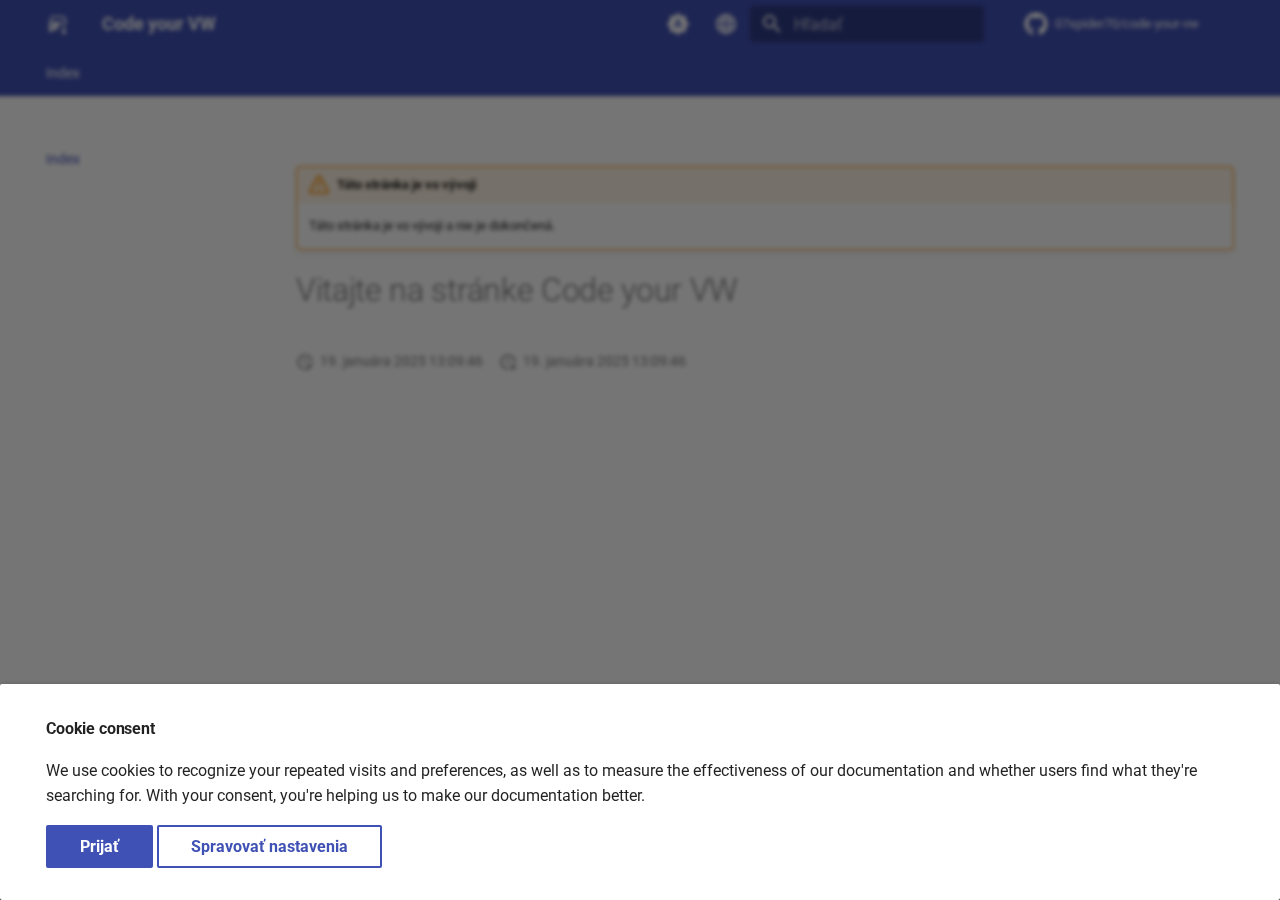
==== commit c2ea05ee: "Deployed bf48d97 with MkDocs version: 1.6.1" ====
--- a/sk/index.html
+++ b/sk/index.html
@@ -22,7 +22,7 @@
     
     
       
-        <title>Vitajte na stránke Code your VW - Code your VW</title>
+        <title>Index - Code your VW</title>
       
     
     
@@ -32,6 +32,47 @@
         <link rel="stylesheet" href="../assets/stylesheets/palette.06af60db.min.css">
       
       
+  
+  
+    
+    
+  
+    
+    
+  
+    
+    
+  
+    
+    
+  
+    
+    
+  
+    
+    
+  
+    
+    
+  
+    
+    
+  
+    
+    
+  
+    
+    
+  
+    
+    
+  
+    
+    
+  
+  
+  <style>:root{--md-admonition-icon--note:url('data:image/svg+xml;charset=utf-8,<svg xmlns="http://www.w3.org/2000/svg" viewBox="0 0 16 16"><path d="M1 7.775V2.75C1 1.784 1.784 1 2.75 1h5.025c.464 0 .91.184 1.238.513l6.25 6.25a1.75 1.75 0 0 1 0 2.474l-5.026 5.026a1.75 1.75 0 0 1-2.474 0l-6.25-6.25A1.75 1.75 0 0 1 1 7.775m1.5 0c0 .066.026.13.073.177l6.25 6.25a.25.25 0 0 0 .354 0l5.025-5.025a.25.25 0 0 0 0-.354l-6.25-6.25a.25.25 0 0 0-.177-.073H2.75a.25.25 0 0 0-.25.25ZM6 5a1 1 0 1 1 0 2 1 1 0 0 1 0-2"/></svg>');--md-admonition-icon--abstract:url('data:image/svg+xml;charset=utf-8,<svg xmlns="http://www.w3.org/2000/svg" viewBox="0 0 16 16"><path d="M2.5 1.75v11.5c0 .138.112.25.25.25h3.17a.75.75 0 0 1 0 1.5H2.75A1.75 1.75 0 0 1 1 13.25V1.75C1 .784 1.784 0 2.75 0h8.5C12.216 0 13 .784 13 1.75v7.736a.75.75 0 0 1-1.5 0V1.75a.25.25 0 0 0-.25-.25h-8.5a.25.25 0 0 0-.25.25m13.274 9.537zl-4.557 4.45a.75.75 0 0 1-1.055-.008l-1.943-1.95a.75.75 0 0 1 1.062-1.058l1.419 1.425 4.026-3.932a.75.75 0 1 1 1.048 1.074M4.75 4h4.5a.75.75 0 0 1 0 1.5h-4.5a.75.75 0 0 1 0-1.5M4 7.75A.75.75 0 0 1 4.75 7h2a.75.75 0 0 1 0 1.5h-2A.75.75 0 0 1 4 7.75"/></svg>');--md-admonition-icon--info:url('data:image/svg+xml;charset=utf-8,<svg xmlns="http://www.w3.org/2000/svg" viewBox="0 0 16 16"><path d="M0 8a8 8 0 1 1 16 0A8 8 0 0 1 0 8m8-6.5a6.5 6.5 0 1 0 0 13 6.5 6.5 0 0 0 0-13M6.5 7.75A.75.75 0 0 1 7.25 7h1a.75.75 0 0 1 .75.75v2.75h.25a.75.75 0 0 1 0 1.5h-2a.75.75 0 0 1 0-1.5h.25v-2h-.25a.75.75 0 0 1-.75-.75M8 6a1 1 0 1 1 0-2 1 1 0 0 1 0 2"/></svg>');--md-admonition-icon--tip:url('data:image/svg+xml;charset=utf-8,<svg xmlns="http://www.w3.org/2000/svg" viewBox="0 0 16 16"><path d="M3.499.75a.75.75 0 0 1 1.5 0v.996C5.9 2.903 6.793 3.65 7.662 4.376l.24.202c-.036-.694.055-1.422.426-2.163C9.1.873 10.794-.045 12.622.26 14.408.558 16 1.94 16 4.25c0 1.278-.954 2.575-2.44 2.734l.146.508.065.22c.203.701.412 1.455.476 2.226.142 1.707-.4 3.03-1.487 3.898C11.714 14.671 10.27 15 8.75 15h-6a.75.75 0 0 1 0-1.5h1.376a4.5 4.5 0 0 1-.563-1.191 3.84 3.84 0 0 1-.05-2.063 4.65 4.65 0 0 1-2.025-.293.75.75 0 0 1 .525-1.406c1.357.507 2.376-.006 2.698-.318l.009-.01a.747.747 0 0 1 1.06 0 .75.75 0 0 1-.012 1.074c-.912.92-.992 1.835-.768 2.586.221.74.745 1.337 1.196 1.621H8.75c1.343 0 2.398-.296 3.074-.836.635-.507 1.036-1.31.928-2.602-.05-.603-.216-1.224-.422-1.93l-.064-.221c-.12-.407-.246-.84-.353-1.29a2.4 2.4 0 0 1-.507-.441 3.1 3.1 0 0 1-.633-1.248.75.75 0 0 1 1.455-.364c.046.185.144.436.31.627.146.168.353.305.712.305.738 0 1.25-.615 1.25-1.25 0-1.47-.95-2.315-2.123-2.51-1.172-.196-2.227.387-2.706 1.345-.46.92-.27 1.774.019 3.062l.042.19.01.05c.348.443.666.949.94 1.553a.75.75 0 1 1-1.365.62c-.553-1.217-1.32-1.94-2.3-2.768L6.7 5.527c-.814-.68-1.75-1.462-2.692-2.619a3.7 3.7 0 0 0-1.023.88c-.406.495-.663 1.036-.722 1.508.116.122.306.21.591.239.388.038.797-.06 1.032-.19a.75.75 0 0 1 .728 1.31c-.515.287-1.23.439-1.906.373-.682-.067-1.473-.38-1.879-1.193L.75 5.677V5.5c0-.984.48-1.94 1.077-2.664.46-.559 1.05-1.055 1.673-1.353z"/></svg>');--md-admonition-icon--success:url('data:image/svg+xml;charset=utf-8,<svg xmlns="http://www.w3.org/2000/svg" viewBox="0 0 16 16"><path d="M13.78 4.22a.75.75 0 0 1 0 1.06l-7.25 7.25a.75.75 0 0 1-1.06 0L2.22 9.28a.75.75 0 0 1 .018-1.042.75.75 0 0 1 1.042-.018L6 10.94l6.72-6.72a.75.75 0 0 1 1.06 0"/></svg>');--md-admonition-icon--question:url('data:image/svg+xml;charset=utf-8,<svg xmlns="http://www.w3.org/2000/svg" viewBox="0 0 16 16"><path d="M0 8a8 8 0 1 1 16 0A8 8 0 0 1 0 8m8-6.5a6.5 6.5 0 1 0 0 13 6.5 6.5 0 0 0 0-13M6.92 6.085h.001a.749.749 0 1 1-1.342-.67c.169-.339.436-.701.849-.977C6.845 4.16 7.369 4 8 4a2.76 2.76 0 0 1 1.637.525c.503.377.863.965.863 1.725 0 .448-.115.83-.329 1.15-.205.307-.47.513-.692.662-.109.072-.22.138-.313.195l-.006.004a6 6 0 0 0-.26.16 1 1 0 0 0-.276.245.75.75 0 0 1-1.248-.832c.184-.264.42-.489.692-.661q.154-.1.313-.195l.007-.004c.1-.061.182-.11.258-.161a1 1 0 0 0 .277-.245C8.96 6.514 9 6.427 9 6.25a.61.61 0 0 0-.262-.525A1.27 1.27 0 0 0 8 5.5c-.369 0-.595.09-.74.187a1 1 0 0 0-.34.398M9 11a1 1 0 1 1-2 0 1 1 0 0 1 2 0"/></svg>');--md-admonition-icon--warning:url('data:image/svg+xml;charset=utf-8,<svg xmlns="http://www.w3.org/2000/svg" viewBox="0 0 16 16"><path d="M6.457 1.047c.659-1.234 2.427-1.234 3.086 0l6.082 11.378A1.75 1.75 0 0 1 14.082 15H1.918a1.75 1.75 0 0 1-1.543-2.575Zm1.763.707a.25.25 0 0 0-.44 0L1.698 13.132a.25.25 0 0 0 .22.368h12.164a.25.25 0 0 0 .22-.368Zm.53 3.996v2.5a.75.75 0 0 1-1.5 0v-2.5a.75.75 0 0 1 1.5 0M9 11a1 1 0 1 1-2 0 1 1 0 0 1 2 0"/></svg>');--md-admonition-icon--failure:url('data:image/svg+xml;charset=utf-8,<svg xmlns="http://www.w3.org/2000/svg" viewBox="0 0 16 16"><path d="M2.344 2.343za8 8 0 0 1 11.314 11.314A8.002 8.002 0 0 1 .234 10.089a8 8 0 0 1 2.11-7.746m1.06 10.253a6.5 6.5 0 1 0 9.108-9.275 6.5 6.5 0 0 0-9.108 9.275M6.03 4.97 8 6.94l1.97-1.97a.749.749 0 0 1 1.275.326.75.75 0 0 1-.215.734L9.06 8l1.97 1.97a.749.749 0 0 1-.326 1.275.75.75 0 0 1-.734-.215L8 9.06l-1.97 1.97a.749.749 0 0 1-1.275-.326.75.75 0 0 1 .215-.734L6.94 8 4.97 6.03a.75.75 0 0 1 .018-1.042.75.75 0 0 1 1.042-.018"/></svg>');--md-admonition-icon--danger:url('data:image/svg+xml;charset=utf-8,<svg xmlns="http://www.w3.org/2000/svg" viewBox="0 0 16 16"><path d="M9.504.43a1.516 1.516 0 0 1 2.437 1.713L10.415 5.5h2.123c1.57 0 2.346 1.909 1.22 3.004l-7.34 7.142a1.25 1.25 0 0 1-.871.354h-.302a1.25 1.25 0 0 1-1.157-1.723L5.633 10.5H3.462c-1.57 0-2.346-1.909-1.22-3.004zm1.047 1.074L3.286 8.571A.25.25 0 0 0 3.462 9H6.75a.75.75 0 0 1 .694 1.034l-1.713 4.188 6.982-6.793A.25.25 0 0 0 12.538 7H9.25a.75.75 0 0 1-.683-1.06l2.008-4.418.003-.006-.004-.009-.006-.006-.008-.001q-.005 0-.009.004"/></svg>');--md-admonition-icon--bug:url('data:image/svg+xml;charset=utf-8,<svg xmlns="http://www.w3.org/2000/svg" viewBox="0 0 16 16"><path d="M4.72.22a.75.75 0 0 1 1.06 0l1 .999a3.5 3.5 0 0 1 2.441 0l.999-1a.748.748 0 0 1 1.265.332.75.75 0 0 1-.205.729l-.775.776c.616.63.995 1.493.995 2.444v.327q0 .15-.025.292c.408.14.764.392 1.029.722l1.968-.787a.75.75 0 0 1 .556 1.392L13 7.258V9h2.25a.75.75 0 0 1 0 1.5H13v.5q-.002.615-.141 1.186l2.17.868a.75.75 0 0 1-.557 1.392l-2.184-.873A5 5 0 0 1 8 16a5 5 0 0 1-4.288-2.427l-2.183.873a.75.75 0 0 1-.558-1.392l2.17-.868A5 5 0 0 1 3 11v-.5H.75a.75.75 0 0 1 0-1.5H3V7.258L.971 6.446a.75.75 0 0 1 .558-1.392l1.967.787c.265-.33.62-.583 1.03-.722a1.7 1.7 0 0 1-.026-.292V4.5c0-.951.38-1.814.995-2.444L4.72 1.28a.75.75 0 0 1 0-1.06m.53 6.28a.75.75 0 0 0-.75.75V11a3.5 3.5 0 1 0 7 0V7.25a.75.75 0 0 0-.75-.75ZM6.173 5h3.654A.17.17 0 0 0 10 4.827V4.5a2 2 0 1 0-4 0v.327c0 .096.077.173.173.173"/></svg>');--md-admonition-icon--example:url('data:image/svg+xml;charset=utf-8,<svg xmlns="http://www.w3.org/2000/svg" viewBox="0 0 16 16"><path d="M5 5.782V2.5h-.25a.75.75 0 0 1 0-1.5h6.5a.75.75 0 0 1 0 1.5H11v3.282l3.666 5.76C15.619 13.04 14.543 15 12.767 15H3.233c-1.776 0-2.852-1.96-1.899-3.458Zm-2.4 6.565a.75.75 0 0 0 .633 1.153h9.534a.75.75 0 0 0 .633-1.153L12.225 10.5h-8.45ZM9.5 2.5h-3V6c0 .143-.04.283-.117.403L4.73 9h6.54L9.617 6.403A.75.75 0 0 1 9.5 6Z"/></svg>');--md-admonition-icon--quote:url('data:image/svg+xml;charset=utf-8,<svg xmlns="http://www.w3.org/2000/svg" viewBox="0 0 16 16"><path d="M1.75 2.5h10.5a.75.75 0 0 1 0 1.5H1.75a.75.75 0 0 1 0-1.5m4 5h8.5a.75.75 0 0 1 0 1.5h-8.5a.75.75 0 0 1 0-1.5m0 5h8.5a.75.75 0 0 1 0 1.5h-8.5a.75.75 0 0 1 0-1.5M2.5 7.75v6a.75.75 0 0 1-1.5 0v-6a.75.75 0 0 1 1.5 0"/></svg>');}</style>
+
 
 
     
@@ -110,7 +151,7 @@
         <div class="md-header__topic" data-md-component="header-topic">
           <span class="md-ellipsis">
             
-              Vitajte na stránke Code your VW
+              Index
             
           </span>
         </div>
@@ -161,19 +202,19 @@
   <div class="md-select">
     
     <button class="md-header__button md-icon" aria-label="Vyberte jazyk">
-      <svg xmlns="http://www.w3.org/2000/svg" viewBox="0 0 24 24"><path d="m12.87 15.07-2.54-2.51.03-.03A17.5 17.5 0 0 0 14.07 6H17V4h-7V2H8v2H1v2h11.17C11.5 7.92 10.44 9.75 9 11.35 8.07 10.32 7.3 9.19 6.69 8h-2c.73 1.63 1.73 3.17 2.98 4.56l-5.09 5.02L4 19l5-5 3.11 3.11zM18.5 10h-2L12 22h2l1.12-3h4.75L21 22h2zm-2.62 7 1.62-4.33L19.12 17z"/></svg>
+      <svg xmlns="http://www.w3.org/2000/svg" viewBox="0 0 24 24"><path d="M16.36 14c.08-.66.14-1.32.14-2s-.06-1.34-.14-2h3.38c.16.64.26 1.31.26 2s-.1 1.36-.26 2m-5.15 5.56c.6-1.11 1.06-2.31 1.38-3.56h2.95a8.03 8.03 0 0 1-4.33 3.56M14.34 14H9.66c-.1-.66-.16-1.32-.16-2s.06-1.35.16-2h4.68c.09.65.16 1.32.16 2s-.07 1.34-.16 2M12 19.96c-.83-1.2-1.5-2.53-1.91-3.96h3.82c-.41 1.43-1.08 2.76-1.91 3.96M8 8H5.08A7.92 7.92 0 0 1 9.4 4.44C8.8 5.55 8.35 6.75 8 8m-2.92 8H8c.35 1.25.8 2.45 1.4 3.56A8 8 0 0 1 5.08 16m-.82-2C4.1 13.36 4 12.69 4 12s.1-1.36.26-2h3.38c-.08.66-.14 1.32-.14 2s.06 1.34.14 2M12 4.03c.83 1.2 1.5 2.54 1.91 3.97h-3.82c.41-1.43 1.08-2.77 1.91-3.97M18.92 8h-2.95a15.7 15.7 0 0 0-1.38-3.56c1.84.63 3.37 1.9 4.33 3.56M12 2C6.47 2 2 6.5 2 12a10 10 0 0 0 10 10 10 10 0 0 0 10-10A10 10 0 0 0 12 2"/></svg>
     </button>
     <div class="md-select__inner">
       <ul class="md-select__list">
         
           <li class="md-select__item">
-            <a href="/code-your-vw/" hreflang="en" class="md-select__link">
+            <a href="../" hreflang="en" class="md-select__link">
               English
             </a>
           </li>
         
           <li class="md-select__item">
-            <a href="/code-your-vw/sk/" hreflang="sk" class="md-select__link">
+            <a href="./" hreflang="sk" class="md-select__link">
               Slovenský
             </a>
           </li>
@@ -233,7 +274,7 @@
         <a href="https://github.com/07spider70/code-your-vw" title="Zobraziť repozitár" class="md-source" data-md-component="source">
   <div class="md-source__icon md-icon">
     
-    <svg xmlns="http://www.w3.org/2000/svg" viewBox="0 0 448 512"><!--! Font Awesome Free 6.7.2 by @fontawesome - https://fontawesome.com License - https://fontawesome.com/license/free (Icons: CC BY 4.0, Fonts: SIL OFL 1.1, Code: MIT License) Copyright 2024 Fonticons, Inc.--><path d="M439.55 236.05 244 40.45a28.87 28.87 0 0 0-40.81 0l-40.66 40.63 51.52 51.52c27.06-9.14 52.68 16.77 43.39 43.68l49.66 49.66c34.23-11.8 61.18 31 35.47 56.69-26.49 26.49-70.21-2.87-56-37.34L240.22 199v121.85c25.3 12.54 22.26 41.85 9.08 55a34.34 34.34 0 0 1-48.55 0c-17.57-17.6-11.07-46.91 11.25-56v-123c-20.8-8.51-24.6-30.74-18.64-45L142.57 101 8.45 235.14a28.86 28.86 0 0 0 0 40.81l195.61 195.6a28.86 28.86 0 0 0 40.8 0l194.69-194.69a28.86 28.86 0 0 0 0-40.81"/></svg>
+    <svg xmlns="http://www.w3.org/2000/svg" viewBox="0 0 496 512"><!--! Font Awesome Free 6.7.2 by @fontawesome - https://fontawesome.com License - https://fontawesome.com/license/free (Icons: CC BY 4.0, Fonts: SIL OFL 1.1, Code: MIT License) Copyright 2024 Fonticons, Inc.--><path d="M165.9 397.4c0 2-2.3 3.6-5.2 3.6-3.3.3-5.6-1.3-5.6-3.6 0-2 2.3-3.6 5.2-3.6 3-.3 5.6 1.3 5.6 3.6m-31.1-4.5c-.7 2 1.3 4.3 4.3 4.9 2.6 1 5.6 0 6.2-2s-1.3-4.3-4.3-5.2c-2.6-.7-5.5.3-6.2 2.3m44.2-1.7c-2.9.7-4.9 2.6-4.6 4.9.3 2 2.9 3.3 5.9 2.6 2.9-.7 4.9-2.6 4.6-4.6-.3-1.9-3-3.2-5.9-2.9M244.8 8C106.1 8 0 113.3 0 252c0 110.9 69.8 205.8 169.5 239.2 12.8 2.3 17.3-5.6 17.3-12.1 0-6.2-.3-40.4-.3-61.4 0 0-70 15-84.7-29.8 0 0-11.4-29.1-27.8-36.6 0 0-22.9-15.7 1.6-15.4 0 0 24.9 2 38.6 25.8 21.9 38.6 58.6 27.5 72.9 20.9 2.3-16 8.8-27.1 16-33.7-55.9-6.2-112.3-14.3-112.3-110.5 0-27.5 7.6-41.3 23.6-58.9-2.6-6.5-11.1-33.3 2.6-67.9 20.9-6.5 69 27 69 27 20-5.6 41.5-8.5 62.8-8.5s42.8 2.9 62.8 8.5c0 0 48.1-33.6 69-27 13.7 34.7 5.2 61.4 2.6 67.9 16 17.7 25.8 31.5 25.8 58.9 0 96.5-58.9 104.2-114.8 110.5 9.2 7.9 17 22.9 17 46.4 0 33.7-.3 75.4-.3 83.6 0 6.5 4.6 14.4 17.3 12.1C428.2 457.8 496 362.9 496 252 496 113.3 383.5 8 244.8 8M97.2 352.9c-1.3 1-1 3.3.7 5.2 1.6 1.6 3.9 2.3 5.2 1 1.3-1 1-3.3-.7-5.2-1.6-1.6-3.9-2.3-5.2-1m-10.8-8.1c-.7 1.3.3 2.9 2.3 3.9 1.6 1 3.6.7 4.3-.7.7-1.3-.3-2.9-2.3-3.9-2-.6-3.6-.3-4.3.7m32.4 35.6c-1.6 1.3-1 4.3 1.3 6.2 2.3 2.3 5.2 2.6 6.5 1 1.3-1.3.7-4.3-1.3-6.2-2.2-2.3-5.2-2.6-6.5-1m-11.4-14.7c-1.6 1-1.6 3.6 0 5.9s4.3 3.3 5.6 2.3c1.6-1.3 1.6-3.9 0-6.2-1.4-2.3-4-3.3-5.6-2"/></svg>
   </div>
   <div class="md-source__repository">
     07spider70/code-your-vw
@@ -267,7 +308,7 @@
   
     
   
-  Vitajte na stránke Code your VW
+  Index
 
       </a>
     </li>
@@ -311,7 +352,7 @@
       <a href="https://github.com/07spider70/code-your-vw" title="Zobraziť repozitár" class="md-source" data-md-component="source">
   <div class="md-source__icon md-icon">
     
-    <svg xmlns="http://www.w3.org/2000/svg" viewBox="0 0 448 512"><!--! Font Awesome Free 6.7.2 by @fontawesome - https://fontawesome.com License - https://fontawesome.com/license/free (Icons: CC BY 4.0, Fonts: SIL OFL 1.1, Code: MIT License) Copyright 2024 Fonticons, Inc.--><path d="M439.55 236.05 244 40.45a28.87 28.87 0 0 0-40.81 0l-40.66 40.63 51.52 51.52c27.06-9.14 52.68 16.77 43.39 43.68l49.66 49.66c34.23-11.8 61.18 31 35.47 56.69-26.49 26.49-70.21-2.87-56-37.34L240.22 199v121.85c25.3 12.54 22.26 41.85 9.08 55a34.34 34.34 0 0 1-48.55 0c-17.57-17.6-11.07-46.91 11.25-56v-123c-20.8-8.51-24.6-30.74-18.64-45L142.57 101 8.45 235.14a28.86 28.86 0 0 0 0 40.81l195.61 195.6a28.86 28.86 0 0 0 40.8 0l194.69-194.69a28.86 28.86 0 0 0 0-40.81"/></svg>
+    <svg xmlns="http://www.w3.org/2000/svg" viewBox="0 0 496 512"><!--! Font Awesome Free 6.7.2 by @fontawesome - https://fontawesome.com License - https://fontawesome.com/license/free (Icons: CC BY 4.0, Fonts: SIL OFL 1.1, Code: MIT License) Copyright 2024 Fonticons, Inc.--><path d="M165.9 397.4c0 2-2.3 3.6-5.2 3.6-3.3.3-5.6-1.3-5.6-3.6 0-2 2.3-3.6 5.2-3.6 3-.3 5.6 1.3 5.6 3.6m-31.1-4.5c-.7 2 1.3 4.3 4.3 4.9 2.6 1 5.6 0 6.2-2s-1.3-4.3-4.3-5.2c-2.6-.7-5.5.3-6.2 2.3m44.2-1.7c-2.9.7-4.9 2.6-4.6 4.9.3 2 2.9 3.3 5.9 2.6 2.9-.7 4.9-2.6 4.6-4.6-.3-1.9-3-3.2-5.9-2.9M244.8 8C106.1 8 0 113.3 0 252c0 110.9 69.8 205.8 169.5 239.2 12.8 2.3 17.3-5.6 17.3-12.1 0-6.2-.3-40.4-.3-61.4 0 0-70 15-84.7-29.8 0 0-11.4-29.1-27.8-36.6 0 0-22.9-15.7 1.6-15.4 0 0 24.9 2 38.6 25.8 21.9 38.6 58.6 27.5 72.9 20.9 2.3-16 8.8-27.1 16-33.7-55.9-6.2-112.3-14.3-112.3-110.5 0-27.5 7.6-41.3 23.6-58.9-2.6-6.5-11.1-33.3 2.6-67.9 20.9-6.5 69 27 69 27 20-5.6 41.5-8.5 62.8-8.5s42.8 2.9 62.8 8.5c0 0 48.1-33.6 69-27 13.7 34.7 5.2 61.4 2.6 67.9 16 17.7 25.8 31.5 25.8 58.9 0 96.5-58.9 104.2-114.8 110.5 9.2 7.9 17 22.9 17 46.4 0 33.7-.3 75.4-.3 83.6 0 6.5 4.6 14.4 17.3 12.1C428.2 457.8 496 362.9 496 252 496 113.3 383.5 8 244.8 8M97.2 352.9c-1.3 1-1 3.3.7 5.2 1.6 1.6 3.9 2.3 5.2 1 1.3-1 1-3.3-.7-5.2-1.6-1.6-3.9-2.3-5.2-1m-10.8-8.1c-.7 1.3.3 2.9 2.3 3.9 1.6 1 3.6.7 4.3-.7.7-1.3-.3-2.9-2.3-3.9-2-.6-3.6-.3-4.3.7m32.4 35.6c-1.6 1.3-1 4.3 1.3 6.2 2.3 2.3 5.2 2.6 6.5 1 1.3-1.3.7-4.3-1.3-6.2-2.2-2.3-5.2-2.6-6.5-1m-11.4-14.7c-1.6 1-1.6 3.6 0 5.9s4.3 3.3 5.6 2.3c1.6-1.3 1.6-3.9 0-6.2-1.4-2.3-4-3.3-5.6-2"/></svg>
   </div>
   <div class="md-source__repository">
     07spider70/code-your-vw
@@ -337,63 +378,15 @@
         
       
       
-        <label class="md-nav__link md-nav__link--active" for="__toc">
-          
+      <a href="./" class="md-nav__link md-nav__link--active">
+        
   
   <span class="md-ellipsis">
-    Vitajte na stránke Code your VW
+    Index
   </span>
   
 
-          <span class="md-nav__icon md-icon"></span>
-        </label>
-      
-      <a href="./" class="md-nav__link md-nav__link--active">
-        
-  
-  <span class="md-ellipsis">
-    Vitajte na stránke Code your VW
-  </span>
-  
-
       </a>
-      
-        
-
-<nav class="md-nav md-nav--secondary" aria-label="Obsah">
-  
-  
-  
-    
-  
-  
-    <label class="md-nav__title" for="__toc">
-      <span class="md-nav__icon md-icon"></span>
-      Obsah
-    </label>
-    <ul class="md-nav__list" data-md-component="toc" data-md-scrollfix>
-      
-        <li class="md-nav__item">
-  <a href="#commands" class="md-nav__link">
-    <span class="md-ellipsis">
-      Commands
-    </span>
-  </a>
-  
-</li>
-      
-        <li class="md-nav__item">
-  <a href="#project-layout" class="md-nav__link">
-    <span class="md-ellipsis">
-      Project layout
-    </span>
-  </a>
-  
-</li>
-      
-    </ul>
-  
-</nav>
       
     </li>
   
@@ -417,21 +410,11 @@
   
 
 
+<div class="admonition warning">
+<p class="admonition-title">Táto stránka je vo vývoji</p>
+<p>Táto stránka je vo vývoji a nie je dokončená.</p>
+</div>
 <h1 id="vitajte-na-stranke-code-your-vw">Vitajte na stránke Code your VW<a class="headerlink" href="#vitajte-na-stranke-code-your-vw" title="Permanent link">&para;</a></h1>
-<p>For full documentation visit <a href="https://www.mkdocs.org">mkdocs.org</a>.</p>
-<h2 id="commands">Commands<a class="headerlink" href="#commands" title="Permanent link">&para;</a></h2>
-<ul>
-<li><code>mkdocs new [dir-name]</code> - Create a new project.</li>
-<li><code>mkdocs serve</code> - Start the live-reloading docs server.</li>
-<li><code>mkdocs build</code> - Build the documentation site.</li>
-<li><code>mkdocs -h</code> - Print help message and exit.</li>
-</ul>
-<h2 id="project-layout">Project layout<a class="headerlink" href="#project-layout" title="Permanent link">&para;</a></h2>
-<div class="highlight"><pre><span></span><code>mkdocs.yml    # The configuration file.
-docs/
-    index.md  # The documentation homepage.
-    ...       # Other markdown pages, images and other files.
-</code></pre></div>
 
 
 
@@ -454,7 +437,7 @@
     <span class="md-icon" title="Posledná aktualizácia">
       <svg xmlns="http://www.w3.org/2000/svg" viewBox="0 0 24 24"><path d="M21 13.1c-.1 0-.3.1-.4.2l-1 1 2.1 2.1 1-1c.2-.2.2-.6 0-.8l-1.3-1.3c-.1-.1-.2-.2-.4-.2m-1.9 1.8-6.1 6V23h2.1l6.1-6.1zM12.5 7v5.2l4 2.4-1 1L11 13V7zM11 21.9c-5.1-.5-9-4.8-9-9.9C2 6.5 6.5 2 12 2c5.3 0 9.6 4.1 10 9.3-.3-.1-.6-.2-1-.2s-.7.1-1 .2C19.6 7.2 16.2 4 12 4c-4.4 0-8 3.6-8 8 0 4.1 3.1 7.5 7.1 7.9l-.1.2z"/></svg>
     </span>
-    <span class="git-revision-date-localized-plugin git-revision-date-localized-plugin-datetime">18. januára 2025 18:36:06</span>
+    <span class="git-revision-date-localized-plugin git-revision-date-localized-plugin-datetime">19. januára 2025 13:09:46</span>
   </span>
 
     
@@ -464,25 +447,10 @@
     <span class="md-icon" title="Vytvorené">
       <svg xmlns="http://www.w3.org/2000/svg" viewBox="0 0 24 24"><path d="M14.47 15.08 11 13V7h1.5v5.25l3.08 1.83c-.41.28-.79.62-1.11 1m-1.39 4.84c-.36.05-.71.08-1.08.08-4.42 0-8-3.58-8-8s3.58-8 8-8 8 3.58 8 8c0 .37-.03.72-.08 1.08.69.1 1.33.32 1.92.64.1-.56.16-1.13.16-1.72 0-5.5-4.5-10-10-10S2 6.5 2 12s4.47 10 10 10c.59 0 1.16-.06 1.72-.16-.32-.59-.54-1.23-.64-1.92M18 15v3h-3v2h3v3h2v-3h3v-2h-3v-3z"/></svg>
     </span>
-    <span class="git-revision-date-localized-plugin git-revision-date-localized-plugin-datetime">18. januára 2025 18:36:06</span>
+    <span class="git-revision-date-localized-plugin git-revision-date-localized-plugin-datetime">19. januára 2025 13:09:46</span>
   </span>
 
     
-    
-      
-  
-  <span class="md-source-file__fact">
-    <span class="md-icon" title="Prispievatelia">
-      
-        <svg xmlns="http://www.w3.org/2000/svg" viewBox="0 0 24 24"><path d="M12 4a4 4 0 0 1 4 4 4 4 0 0 1-4 4 4 4 0 0 1-4-4 4 4 0 0 1 4-4m0 10c4.42 0 8 1.79 8 4v2H4v-2c0-2.21 3.58-4 8-4"/></svg>
-      
-    </span>
-    <nav>
-      
-        <a href="mailto:remen@emtest.sk">Jan Remen</a>
-    </nav>
-  </span>
-
     
     
   </aside>
@@ -518,7 +486,8 @@
       <div class="md-copyright">
   
     <div class="md-copyright__highlight">
-      Copyright &copy; 2025 07spider70
+      Copyright &copy; 2025 07spider70 - <a href="#__consent">Change cookie settings</a>
+
     </div>
   
   
@@ -541,6 +510,64 @@
       <div class="md-progress" data-md-component="progress" role="progressbar"></div>
     
     
+      <div class="md-consent" data-md-component="consent" id="__consent" hidden>
+        <div class="md-consent__overlay"></div>
+        <aside class="md-consent__inner">
+          <form class="md-consent__form md-grid md-typeset" name="consent">
+            
+
+
+  
+    
+  
+
+
+
+  
+
+
+<h4>Cookie consent</h4>
+<p>
+We use cookies to recognize your repeated visits and preferences, as well as to measure the effectiveness of our documentation and whether users find what they're searching for. With your consent, you're helping us to make our documentation better.</p>
+<input class="md-toggle" type="checkbox" id="__settings" >
+<div class="md-consent__settings">
+  <ul class="task-list">
+    
+      
+      
+        
+        
+      
+      <li class="task-list-item">
+        <label class="task-list-control">
+          <input type="checkbox" name="github" checked>
+          <span class="task-list-indicator"></span>
+          GitHub
+        </label>
+      </li>
+    
+  </ul>
+</div>
+<div class="md-consent__controls">
+  
+    
+      <button class="md-button md-button--primary">Prijať</button>
+    
+    
+    
+  
+    
+    
+    
+      <label class="md-button" for="__settings">Spravovať nastavenia</label>
+    
+  
+</div>
+          </form>
+        </aside>
+      </div>
+      <script>var consent=__md_get("__consent");if(consent)for(var input of document.forms.consent.elements)input.name&&(input.checked=consent[input.name]||!1);else"file:"!==location.protocol&&setTimeout((function(){document.querySelector("[data-md-component=consent]").hidden=!1}),250);var form=document.forms.consent;for(var action of["submit","reset"])form.addEventListener(action,(function(e){if(e.preventDefault(),"reset"===e.type)for(var n of document.forms.consent.elements)n.name&&(n.checked=!1);__md_set("__consent",Object.fromEntries(Array.from(new FormData(form).keys()).map((function(e){return[e,!0]})))),location.hash="",location.reload()}))</script>
+    
     <script id="__config" type="application/json">{"base": "..", "features": ["navigation.tabs", "navigation.sections", "navigation.path", "navigation.expand", "navigation.footer", "navigation.indexes", "navigation.instant", "navigation.instant.progress", "navigation.tracking", "navigation.top", "search.suggest", "search.highlight", "content.tabs.link", "content.code.annotate", "content.code.copy", "content.tooltips", "toc.integrate", "search.share", "announce.dismiss"], "search": "../assets/javascripts/workers/search.f8cc74c7.min.js", "translations": {"clipboard.copied": "Skop\u00edrovan\u00e9 do schr\u00e1nky", "clipboard.copy": "Kop\u00edrova\u0165 do schr\u00e1nky", "search.result.more.one": "1 \u010fal\u0161\u00ed na tejto str\u00e1nke", "search.result.more.other": "# \u010fal\u0161\u00edch na tejto str\u00e1nke", "search.result.none": "\u017diadne vyhovuj\u00face dokumenty", "search.result.one": "Vyhovuj\u00faci dokument: 1", "search.result.other": "Vyhovuj\u00face dokumenty: #", "search.result.placeholder": "Pre vyh\u013ead\u00e1vanie za\u010dni p\u00edsa\u0165", "search.result.term.missing": "Ch\u00fdbaj\u00faci", "select.version": "Vyberte verziu"}}</script>
     
     
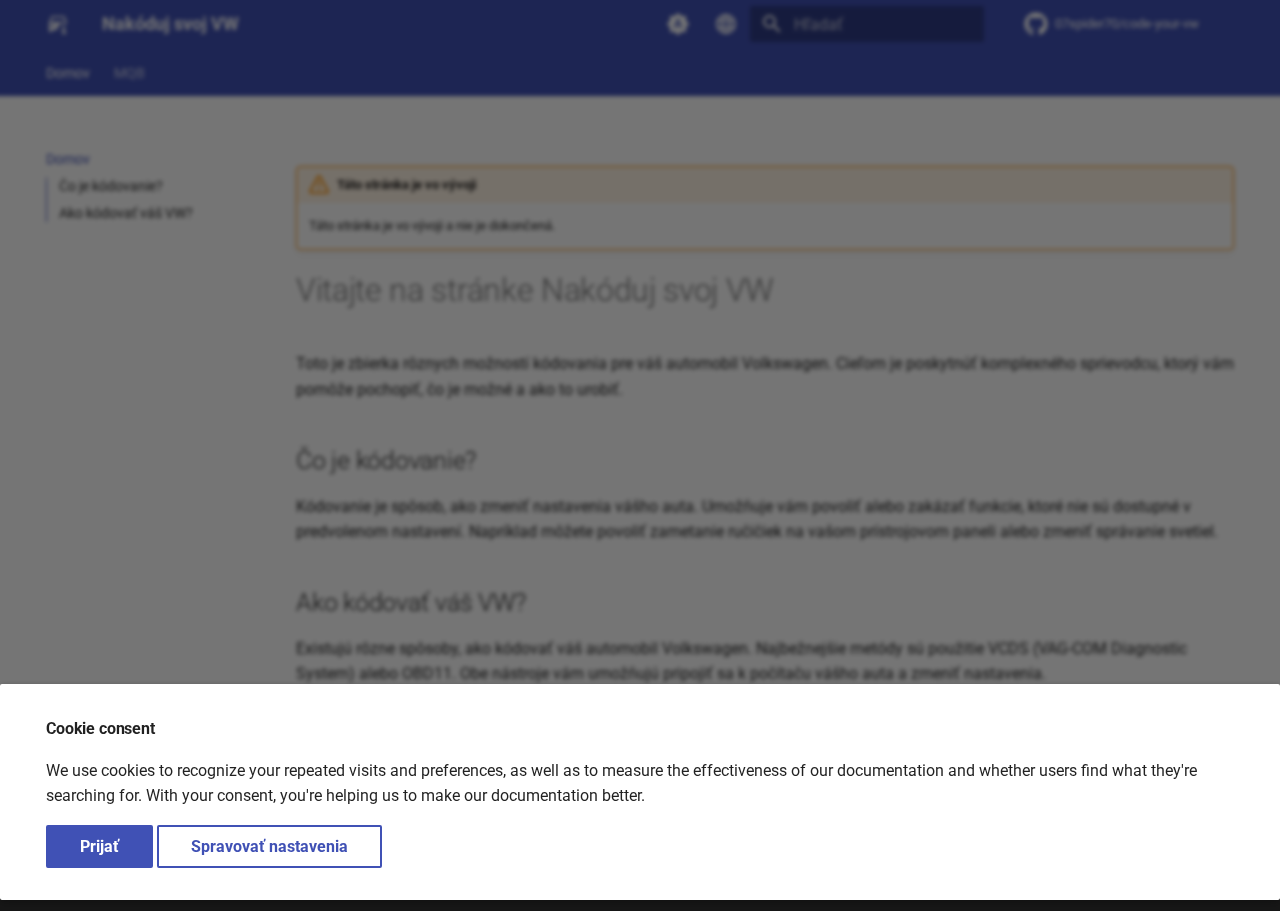
==== commit 818dcd5f: "Deployed 46135f5 with MkDocs version: 1.6.1" ====
--- a/sk/index.html
+++ b/sk/index.html
@@ -16,13 +16,15 @@
       
       
       
+        <link rel="next" href="platforms/MQB/">
+      
       
       <link rel="icon" href="../assets/images/favicon.png">
       <meta name="generator" content="mkdocs-1.6.1, mkdocs-material-9.5.50">
     
     
       
-        <title>Index - Code your VW</title>
+        <title>Domov - Nakóduj svoj VW</title>
       
     
     
@@ -98,6 +100,14 @@
     
     
     
+
+  <!-- Determine title -->
+  
+  
+    
+  
+
+
   </head>
   
   
@@ -117,7 +127,7 @@
     <div data-md-component="skip">
       
         
-        <a href="#vitajte-na-stranke-code-your-vw" class="md-skip">
+        <a href="#vitajte-na-stranke-nakoduj-svoj-vw" class="md-skip">
           Preskočiť na obsah
         </a>
       
@@ -131,7 +141,7 @@
 
 <header class="md-header" data-md-component="header">
   <nav class="md-header__inner md-grid" aria-label="Hlavička">
-    <a href="./" title="Code your VW" class="md-header__button md-logo" aria-label="Code your VW" data-md-component="logo">
+    <a href="./" title="Nakóduj svoj VW" class="md-header__button md-logo" aria-label="Nakóduj svoj VW" data-md-component="logo">
       
   
   <svg xmlns="http://www.w3.org/2000/svg" viewBox="0 0 24 24"><path d="M19 15h-2v-2h2m1 7v2h-4v-2h1v-2h-1v-2h3v4m-.08-15a1.5 1.5 0 0 0-1.42-1h-11a1.5 1.5 0 0 0-1.42 1L3 11v8a1 1 0 0 0 1 1h1a1 1 0 0 0 1-1v-1h5a7 7 0 0 1 7-7 6.84 6.84 0 0 1 3 .68V11M6.5 15A1.5 1.5 0 1 1 8 13.5 1.5 1.5 0 0 1 6.5 15M5 10l1.5-4.5h11L19 10Z"/></svg>
@@ -145,13 +155,13 @@
       <div class="md-header__ellipsis">
         <div class="md-header__topic">
           <span class="md-ellipsis">
-            Code your VW
+            Nakóduj svoj VW
           </span>
         </div>
         <div class="md-header__topic" data-md-component="header-topic">
           <span class="md-ellipsis">
             
-              Index
+              Domov
             
           </span>
         </div>
@@ -208,13 +218,13 @@
       <ul class="md-select__list">
         
           <li class="md-select__item">
-            <a href="../" hreflang="en" class="md-select__link">
+            <a href="/" hreflang="en" class="md-select__link">
               English
             </a>
           </li>
         
           <li class="md-select__item">
-            <a href="./" hreflang="sk" class="md-select__link">
+            <a href="/sk/" hreflang="sk" class="md-select__link">
               Slovenský
             </a>
           </li>
@@ -308,7 +318,24 @@
   
     
   
-  Index
+  Domov
+
+      </a>
+    </li>
+  
+
+      
+        
+  
+  
+  
+    <li class="md-tabs__item">
+      <a href="platforms/MQB/" class="md-tabs__link">
+        
+  
+    
+  
+  MQB
 
       </a>
     </li>
@@ -325,6 +352,8 @@
         <div class="md-main__inner md-grid">
           
             
+              
+                
               
               <div class="md-sidebar md-sidebar--primary" data-md-component="sidebar" data-md-type="navigation" >
                 <div class="md-sidebar__scrollwrap">
@@ -339,13 +368,13 @@
 
 <nav class="md-nav md-nav--primary md-nav--lifted md-nav--integrated" aria-label="Navigácia" data-md-level="0">
   <label class="md-nav__title" for="__drawer">
-    <a href="./" title="Code your VW" class="md-nav__button md-logo" aria-label="Code your VW" data-md-component="logo">
+    <a href="./" title="Nakóduj svoj VW" class="md-nav__button md-logo" aria-label="Nakóduj svoj VW" data-md-component="logo">
       
   
   <svg xmlns="http://www.w3.org/2000/svg" viewBox="0 0 24 24"><path d="M19 15h-2v-2h2m1 7v2h-4v-2h1v-2h-1v-2h3v4m-.08-15a1.5 1.5 0 0 0-1.42-1h-11a1.5 1.5 0 0 0-1.42 1L3 11v8a1 1 0 0 0 1 1h1a1 1 0 0 0 1-1v-1h5a7 7 0 0 1 7-7 6.84 6.84 0 0 1 3 .68V11M6.5 15A1.5 1.5 0 1 1 8 13.5 1.5 1.5 0 0 1 6.5 15M5 10l1.5-4.5h11L19 10Z"/></svg>
 
     </a>
-    Code your VW
+    Nakóduj svoj VW
   </label>
   
     <div class="md-nav__source">
@@ -378,16 +407,84 @@
         
       
       
+        <label class="md-nav__link md-nav__link--active" for="__toc">
+          
+  
+  <span class="md-ellipsis">
+    Domov
+  </span>
+  
+
+          <span class="md-nav__icon md-icon"></span>
+        </label>
+      
       <a href="./" class="md-nav__link md-nav__link--active">
         
   
   <span class="md-ellipsis">
-    Index
+    Domov
   </span>
   
 
       </a>
       
+        
+
+<nav class="md-nav md-nav--secondary" aria-label="Obsah">
+  
+  
+  
+    
+  
+  
+    <label class="md-nav__title" for="__toc">
+      <span class="md-nav__icon md-icon"></span>
+      Obsah
+    </label>
+    <ul class="md-nav__list" data-md-component="toc" data-md-scrollfix>
+      
+        <li class="md-nav__item">
+  <a href="#co-je-kodovanie" class="md-nav__link">
+    <span class="md-ellipsis">
+      Čo je kódovanie?
+    </span>
+  </a>
+  
+</li>
+      
+        <li class="md-nav__item">
+  <a href="#ako-kodovat-vas-vw" class="md-nav__link">
+    <span class="md-ellipsis">
+      Ako kódovať váš VW?
+    </span>
+  </a>
+  
+</li>
+      
+    </ul>
+  
+</nav>
+      
+    </li>
+  
+
+    
+      
+      
+  
+  
+  
+  
+    <li class="md-nav__item">
+      <a href="platforms/MQB/" class="md-nav__link">
+        
+  
+  <span class="md-ellipsis">
+    MQB
+  </span>
+  
+
+      </a>
     </li>
   
 
@@ -404,6 +501,10 @@
             <div class="md-content" data-md-component="content">
               <article class="md-content__inner md-typeset">
                 
+  <!-- Google AdSense Code -->
+  <script async src="../assets/external/pagead2.googlesyndication.com/pagead/js/adsbygoogle.1300c648.js" crossorigin="anonymous"></script>
+  <!-- End Google AdSense Code -->
+  
                   
 
   
@@ -414,7 +515,12 @@
 <p class="admonition-title">Táto stránka je vo vývoji</p>
 <p>Táto stránka je vo vývoji a nie je dokončená.</p>
 </div>
-<h1 id="vitajte-na-stranke-code-your-vw">Vitajte na stránke Code your VW<a class="headerlink" href="#vitajte-na-stranke-code-your-vw" title="Permanent link">&para;</a></h1>
+<h1 id="vitajte-na-stranke-nakoduj-svoj-vw">Vitajte na stránke Nakóduj svoj VW<a class="headerlink" href="#vitajte-na-stranke-nakoduj-svoj-vw" title="Permanent link">&para;</a></h1>
+<p>Toto je zbierka rôznych možností kódovania pre váš automobil Volkswagen. Cieľom je poskytnúť komplexného sprievodcu, ktorý vám pomôže pochopiť, čo je možné a ako to urobiť.</p>
+<h2 id="co-je-kodovanie">Čo je kódovanie?<a class="headerlink" href="#co-je-kodovanie" title="Permanent link">&para;</a></h2>
+<p>Kódovanie je spôsob, ako zmeniť nastavenia vášho auta. Umožňuje vám povoliť alebo zakázať funkcie, ktoré nie sú dostupné v predvolenom nastavení. Napríklad môžete povoliť zametanie ručičiek na vašom prístrojovom paneli alebo zmeniť správanie svetiel.</p>
+<h2 id="ako-kodovat-vas-vw">Ako kódovať váš VW?<a class="headerlink" href="#ako-kodovat-vas-vw" title="Permanent link">&para;</a></h2>
+<p>Existujú rôzne spôsoby, ako kódovať váš automobil Volkswagen. Najbežnejšie metódy sú použitie VCDS (VAG-COM Diagnostic System) alebo OBD11. Obe nástroje vám umožňujú pripojiť sa k počítaču vášho auta a zmeniť nastavenia.</p>
 
 
 
@@ -437,7 +543,7 @@
     <span class="md-icon" title="Posledná aktualizácia">
       <svg xmlns="http://www.w3.org/2000/svg" viewBox="0 0 24 24"><path d="M21 13.1c-.1 0-.3.1-.4.2l-1 1 2.1 2.1 1-1c.2-.2.2-.6 0-.8l-1.3-1.3c-.1-.1-.2-.2-.4-.2m-1.9 1.8-6.1 6V23h2.1l6.1-6.1zM12.5 7v5.2l4 2.4-1 1L11 13V7zM11 21.9c-5.1-.5-9-4.8-9-9.9C2 6.5 6.5 2 12 2c5.3 0 9.6 4.1 10 9.3-.3-.1-.6-.2-1-.2s-.7.1-1 .2C19.6 7.2 16.2 4 12 4c-4.4 0-8 3.6-8 8 0 4.1 3.1 7.5 7.1 7.9l-.1.2z"/></svg>
     </span>
-    <span class="git-revision-date-localized-plugin git-revision-date-localized-plugin-datetime">19. januára 2025 13:09:46</span>
+    <span class="git-revision-date-localized-plugin git-revision-date-localized-plugin-datetime">20. januára 2025 20:56:10</span>
   </span>
 
     
@@ -457,9 +563,12 @@
 
 
 
+  
+
 
 
                 
+
               </article>
             </div>
           
@@ -480,21 +589,40 @@
         <footer class="md-footer">
   
     
+      
+        
+      
+      <nav class="md-footer__inner md-grid" aria-label="Pätka" >
+        
+        
+          
+          <a href="platforms/MQB/" class="md-footer__link md-footer__link--next" aria-label="Ďalej: MQB">
+            <div class="md-footer__title">
+              <span class="md-footer__direction">
+                Ďalej
+              </span>
+              <div class="md-ellipsis">
+                MQB
+              </div>
+            </div>
+            <div class="md-footer__button md-icon">
+              
+              <svg xmlns="http://www.w3.org/2000/svg" viewBox="0 0 24 24"><path d="M4 11v2h12l-5.5 5.5 1.42 1.42L19.84 12l-7.92-7.92L10.5 5.5 16 11z"/></svg>
+            </div>
+          </a>
+        
+      </nav>
+    
   
   <div class="md-footer-meta md-typeset">
     <div class="md-footer-meta__inner md-grid">
       <div class="md-copyright">
   
     <div class="md-copyright__highlight">
-      Copyright &copy; 2025 07spider70 - <a href="#__consent">Change cookie settings</a>
-
-    </div>
-  
-  
-    Made with
-    <a href="https://squidfunk.github.io/mkdocs-material/" target="_blank" rel="noopener">
-      Material for MkDocs
-    </a>
+      
+Copyright &copy; 2025 07spider70 <br> <a href="#__consent">Change cookie settings</a>
+    </div>
+  
   
 </div>
       
@@ -568,7 +696,7 @@
       </div>
       <script>var consent=__md_get("__consent");if(consent)for(var input of document.forms.consent.elements)input.name&&(input.checked=consent[input.name]||!1);else"file:"!==location.protocol&&setTimeout((function(){document.querySelector("[data-md-component=consent]").hidden=!1}),250);var form=document.forms.consent;for(var action of["submit","reset"])form.addEventListener(action,(function(e){if(e.preventDefault(),"reset"===e.type)for(var n of document.forms.consent.elements)n.name&&(n.checked=!1);__md_set("__consent",Object.fromEntries(Array.from(new FormData(form).keys()).map((function(e){return[e,!0]})))),location.hash="",location.reload()}))</script>
     
-    <script id="__config" type="application/json">{"base": "..", "features": ["navigation.tabs", "navigation.sections", "navigation.path", "navigation.expand", "navigation.footer", "navigation.indexes", "navigation.instant", "navigation.instant.progress", "navigation.tracking", "navigation.top", "search.suggest", "search.highlight", "content.tabs.link", "content.code.annotate", "content.code.copy", "content.tooltips", "toc.integrate", "search.share", "announce.dismiss"], "search": "../assets/javascripts/workers/search.f8cc74c7.min.js", "translations": {"clipboard.copied": "Skop\u00edrovan\u00e9 do schr\u00e1nky", "clipboard.copy": "Kop\u00edrova\u0165 do schr\u00e1nky", "search.result.more.one": "1 \u010fal\u0161\u00ed na tejto str\u00e1nke", "search.result.more.other": "# \u010fal\u0161\u00edch na tejto str\u00e1nke", "search.result.none": "\u017diadne vyhovuj\u00face dokumenty", "search.result.one": "Vyhovuj\u00faci dokument: 1", "search.result.other": "Vyhovuj\u00face dokumenty: #", "search.result.placeholder": "Pre vyh\u013ead\u00e1vanie za\u010dni p\u00edsa\u0165", "search.result.term.missing": "Ch\u00fdbaj\u00faci", "select.version": "Vyberte verziu"}}</script>
+    <script id="__config" type="application/json">{"base": "..", "features": ["navigation.tabs", "navigation.sections", "navigation.path", "navigation.expand", "navigation.footer", "navigation.indexes", "navigation.instant", "navigation.instant.progress", "navigation.tracking", "navigation.top", "search.suggest", "search.highlight", "content.tabs.link", "content.code.annotate", "content.code.copy", "content.tooltips", "toc.integrate", "search.share", "toc.follow", "navigation.prune", "announce.dismiss"], "search": "../assets/javascripts/workers/search.f8cc74c7.min.js", "translations": {"clipboard.copied": "Skop\u00edrovan\u00e9 do schr\u00e1nky", "clipboard.copy": "Kop\u00edrova\u0165 do schr\u00e1nky", "search.result.more.one": "1 \u010fal\u0161\u00ed na tejto str\u00e1nke", "search.result.more.other": "# \u010fal\u0161\u00edch na tejto str\u00e1nke", "search.result.none": "\u017diadne vyhovuj\u00face dokumenty", "search.result.one": "Vyhovuj\u00faci dokument: 1", "search.result.other": "Vyhovuj\u00face dokumenty: #", "search.result.placeholder": "Pre vyh\u013ead\u00e1vanie za\u010dni p\u00edsa\u0165", "search.result.term.missing": "Ch\u00fdbaj\u00faci", "select.version": "Vyberte verziu"}}</script>
     
     
       <script src="../assets/javascripts/bundle.60a45f97.min.js"></script>
